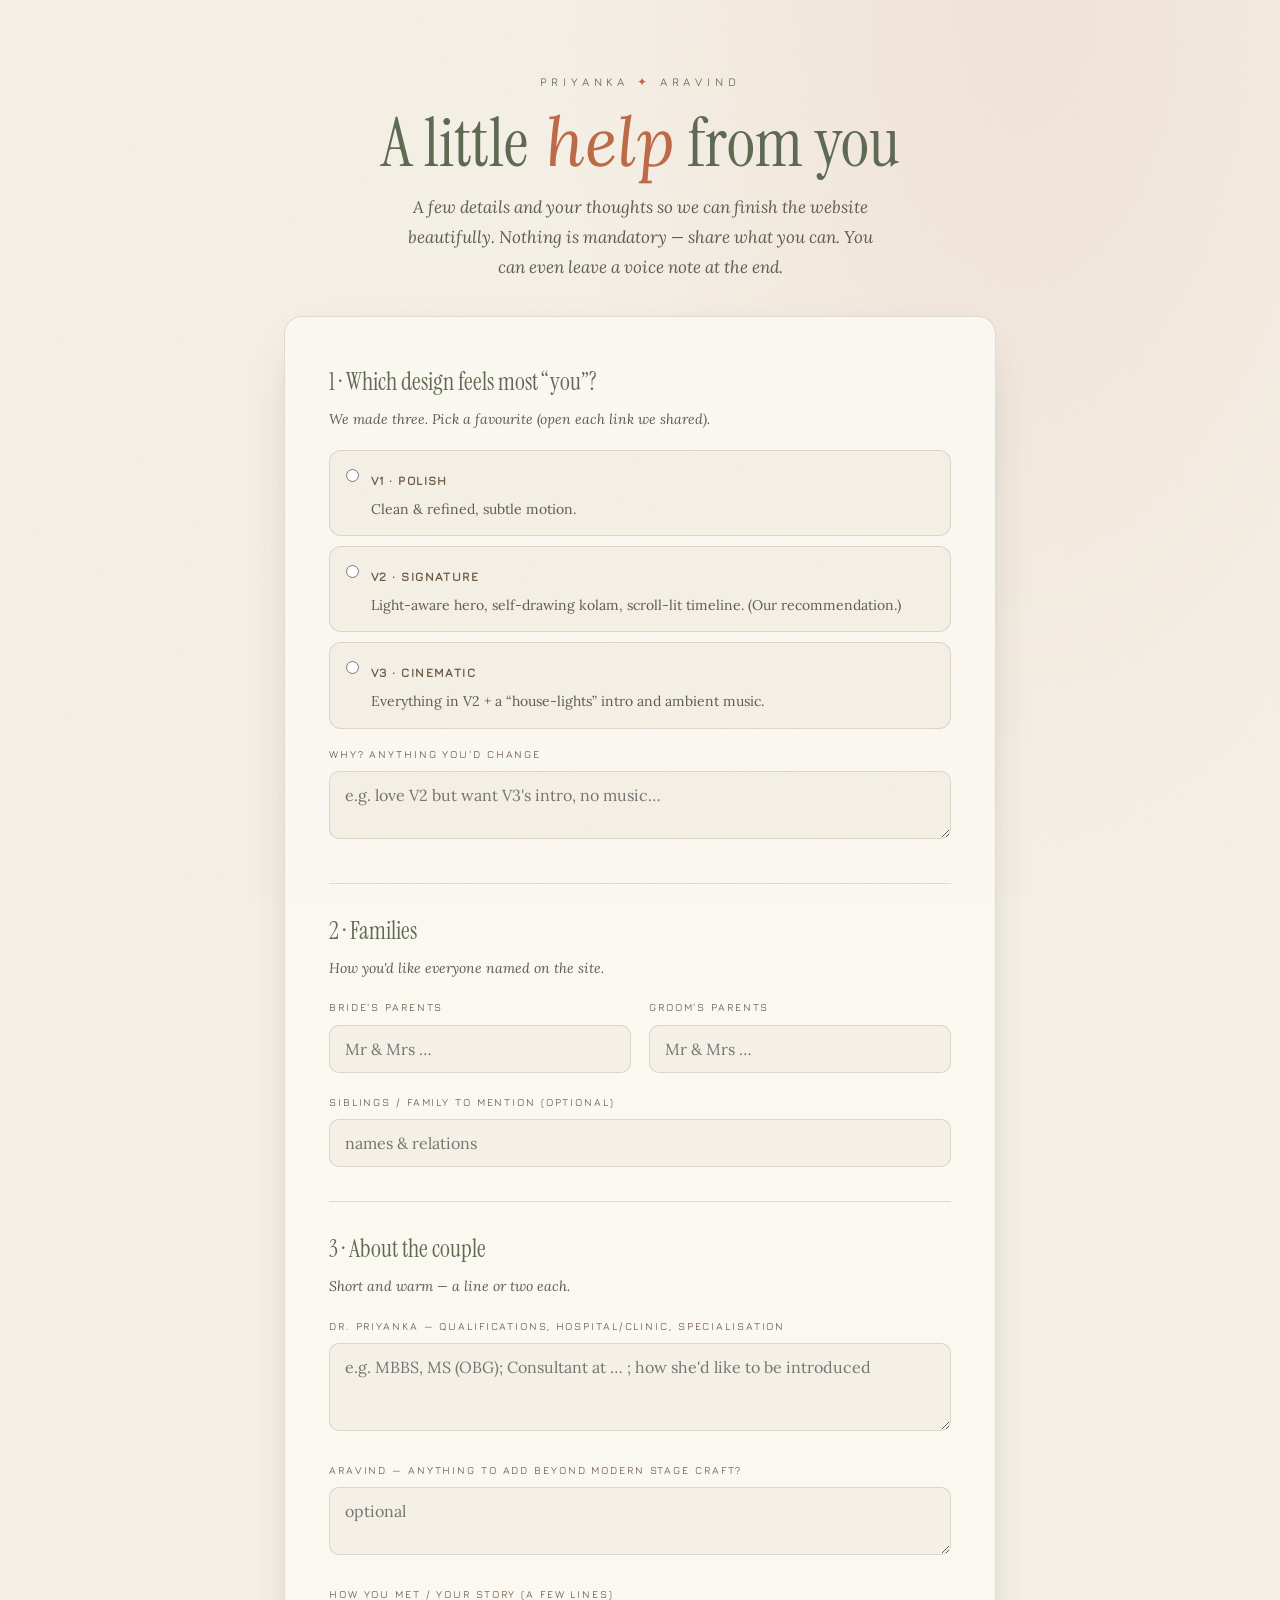
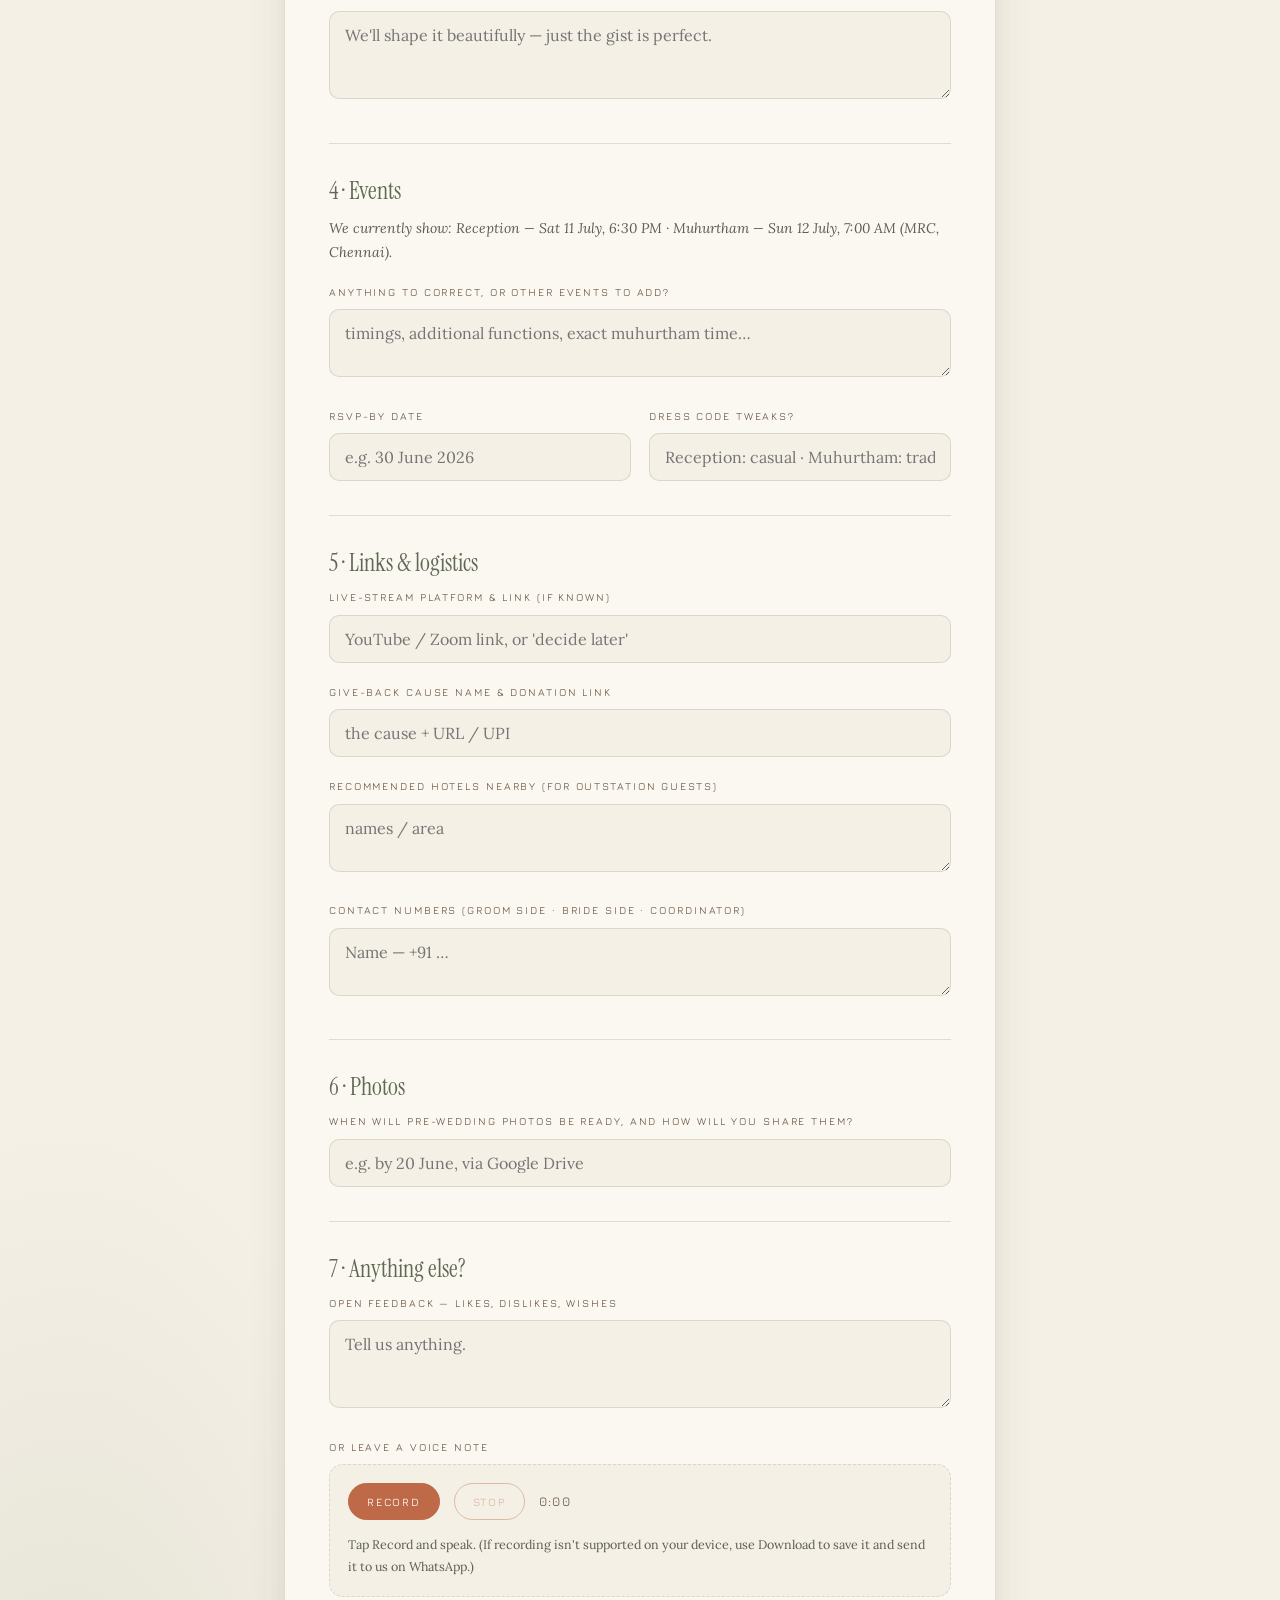
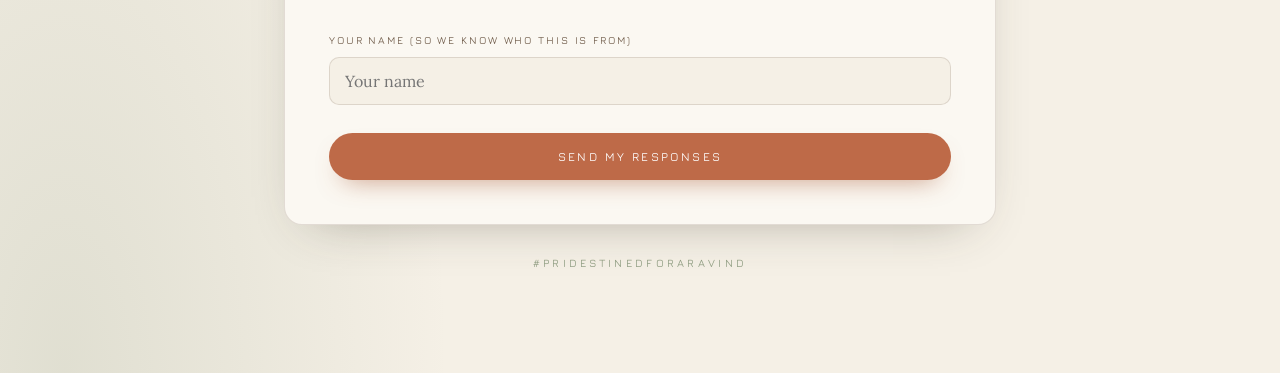
==== feedback/index.html @ 0090f1ad "Feedback: relabel submit button (form is filled by guests, not the couple) Co-Authored-By: Claude Op" ====
<!DOCTYPE html>
<html lang="en">
<head>
<meta charset="UTF-8">
<meta name="viewport" content="width=device-width, initial-scale=1">
<title>Share your feedback · Priyanka & Aravind</title>
<meta name="description" content="Help us finish the wedding website — feedback & details for Priyanka & Aravind.">
<link rel="stylesheet" href="styles.css">
<style>
  /* ---- feedback-page specifics (reuses the site's Vetiver & Blush system) ---- */
  body{background:
    radial-gradient(60% 40% at 80% 0%,rgba(233,201,188,.35),transparent 60%),
    radial-gradient(50% 40% at 5% 100%,rgba(140,154,126,.2),transparent 60%),var(--ivory);}
  .fb-wrap{max-width:760px;margin:0 auto;padding:72px 24px 100px;}
  .fb-head{text-align:center;margin-bottom:14px;}
  .fb-head .eyebrow{display:block;margin-bottom:16px;color:var(--sage-deep);}
  .fb-head h1{font-family:var(--serif);font-weight:400;color:var(--sage-deep);
    font-size:clamp(40px,7vw,68px);line-height:1;}
  .fb-head .amp{font-style:italic;color:var(--terra);}
  .fb-head p{font-style:italic;color:var(--ink-soft);max-width:48ch;margin:16px auto 0;}
  .card{background:var(--ivory-2);border:1px solid var(--line);border-radius:18px;
    padding:clamp(26px,5vw,44px);box-shadow:var(--shadow);margin-top:34px;}
  .grp{margin-bottom:34px;}
  .grp:last-of-type{margin-bottom:8px;}
  .grp h2{font-family:var(--serif);font-weight:400;font-size:24px;color:var(--sage-deep);
    margin-bottom:4px;}
  .grp .gnote{font-style:italic;color:var(--ink-soft);font-size:14px;margin-bottom:18px;}
  .grp-rule{height:1px;background:var(--line);margin:0 0 26px;}
  .opt-row{display:grid;grid-template-columns:1fr;gap:10px;}
  .opt{display:flex;gap:12px;align-items:flex-start;border:1px solid var(--line);border-radius:12px;
    padding:14px 16px;cursor:pointer;transition:.2s;background:var(--ivory);}
  .opt:hover{border-color:var(--sage);}
  .opt input{margin-top:4px;accent-color:var(--terra);}
  .opt b{font-family:var(--label);text-transform:uppercase;letter-spacing:.12em;font-size:12px;color:var(--clove);}
  .opt span{display:block;font-size:14px;color:var(--ink-soft);margin-top:2px;}
  .opt input:checked ~ div b{color:var(--terra);}
  /* recorder */
  .rec{display:flex;align-items:center;gap:14px;flex-wrap:wrap;background:var(--ivory);
    border:1px dashed var(--line);border-radius:14px;padding:18px;}
  .rec button{font-family:var(--label);font-weight:500;text-transform:uppercase;letter-spacing:.16em;
    font-size:11px;padding:11px 18px;border-radius:30px;border:1px solid var(--terra);background:var(--terra);
    color:#fff;cursor:pointer;transition:.2s;}
  .rec button.ghost{background:transparent;color:var(--terra);}
  .rec button:disabled{opacity:.4;cursor:not-allowed;}
  .rec .dot{width:10px;height:10px;border-radius:50%;background:#c0392b;display:none;}
  .rec.recording .dot{display:inline-block;animation:rp 1s infinite;}
  @keyframes rp{50%{opacity:.3;}}
  .rec .time{font-family:var(--label);letter-spacing:.1em;font-size:13px;color:var(--clove);min-width:42px;}
  .rec audio{height:38px;}
  .rec .hint{font-size:12.5px;color:var(--ink-soft);width:100%;}
  .submit{width:100%;justify-content:center;margin-top:8px;}
  .done{text-align:center;padding:30px 10px;}
  .done h2{font-family:var(--serif);font-size:34px;color:var(--sage-deep);}
  .err{color:var(--terra-deep);font-size:13px;margin-top:10px;text-align:center;}
  .fb-foot{text-align:center;margin-top:28px;font-family:var(--label);text-transform:uppercase;
    letter-spacing:.3em;font-size:11px;color:var(--sage);}
</style>
</head>
<body>
<div class="fb-wrap">
  <div class="fb-head">
    <span class="eyebrow">Priyanka <span style="color:var(--terra)">&#10022;</span> Aravind</span>
    <h1>A little<span class="amp"> help</span> from you</h1>
    <p>A few details and your thoughts so we can finish the website beautifully. Nothing is mandatory — share what you can. You can even leave a voice note at the end.</p>
  </div>

  <form id="fb" class="card" novalidate>
    <!-- which design -->
    <div class="grp">
      <h2>1 · Which design feels most “you”?</h2>
      <div class="gnote">We made three. Pick a favourite (open each link we shared).</div>
      <div class="opt-row">
        <label class="opt"><input type="radio" name="Design choice" value="V1 — Polish"><div><b>V1 · Polish</b><span>Clean & refined, subtle motion.</span></div></label>
        <label class="opt"><input type="radio" name="Design choice" value="V2 — Signature"><div><b>V2 · Signature</b><span>Light-aware hero, self-drawing kolam, scroll-lit timeline. (Our recommendation.)</span></div></label>
        <label class="opt"><input type="radio" name="Design choice" value="V3 — Cinematic"><div><b>V3 · Cinematic</b><span>Everything in V2 + a “house-lights” intro and ambient music.</span></div></label>
      </div>
      <div class="field" style="margin-top:16px;"><label>Why? Anything you'd change</label><textarea name="Design notes" rows="2" placeholder="e.g. love V2 but want V3's intro, no music…"></textarea></div>
    </div>
    <div class="grp-rule"></div>

    <!-- families -->
    <div class="grp">
      <h2>2 · Families</h2>
      <div class="gnote">How you'd like everyone named on the site.</div>
      <div class="field two"><div><label>Bride's parents</label><input name="Bride parents" placeholder="Mr & Mrs …"></div>
        <div><label>Groom's parents</label><input name="Groom parents" placeholder="Mr & Mrs …"></div></div>
      <div class="field"><label>Siblings / family to mention (optional)</label><input name="Siblings family" placeholder="names & relations"></div>
    </div>
    <div class="grp-rule"></div>

    <!-- bios -->
    <div class="grp">
      <h2>3 · About the couple</h2>
      <div class="gnote">Short and warm — a line or two each.</div>
      <div class="field"><label>Dr. Priyanka — qualifications, hospital/clinic, specialisation</label><textarea name="Priyanka bio" rows="3" placeholder="e.g. MBBS, MS (OBG); Consultant at … ; how she'd like to be introduced"></textarea></div>
      <div class="field"><label>Aravind — anything to add beyond Modern Stage Craft?</label><textarea name="Aravind bio" rows="2" placeholder="optional"></textarea></div>
      <div class="field"><label>How you met / your story (a few lines)</label><textarea name="Our story" rows="3" placeholder="We'll shape it beautifully — just the gist is perfect."></textarea></div>
    </div>
    <div class="grp-rule"></div>

    <!-- events -->
    <div class="grp">
      <h2>4 · Events</h2>
      <div class="gnote">We currently show: Reception — Sat 11 July, 6:30 PM · Muhurtham — Sun 12 July, 7:00 AM (MRC, Chennai).</div>
      <div class="field"><label>Anything to correct, or other events to add?</label><textarea name="Events corrections" rows="2" placeholder="timings, additional functions, exact muhurtham time…"></textarea></div>
      <div class="field two"><div><label>RSVP-by date</label><input name="RSVP by date" placeholder="e.g. 30 June 2026"></div>
        <div><label>Dress code tweaks?</label><input name="Dress code" placeholder="Reception: casual · Muhurtham: traditional"></div></div>
    </div>
    <div class="grp-rule"></div>

    <!-- logistics -->
    <div class="grp">
      <h2>5 · Links & logistics</h2>
      <div class="field"><label>Live-stream platform & link (if known)</label><input name="Live stream" placeholder="YouTube / Zoom link, or 'decide later'"></div>
      <div class="field"><label>Give-Back cause name & donation link</label><input name="Give back cause" placeholder="the cause + URL / UPI"></div>
      <div class="field"><label>Recommended hotels nearby (for outstation guests)</label><textarea name="Hotels" rows="2" placeholder="names / area"></textarea></div>
      <div class="field"><label>Contact numbers (groom side · bride side · coordinator)</label><textarea name="Contacts" rows="2" placeholder="Name — +91 …"></textarea></div>
    </div>
    <div class="grp-rule"></div>

    <!-- photos -->
    <div class="grp">
      <h2>6 · Photos</h2>
      <div class="field"><label>When will pre-wedding photos be ready, and how will you share them?</label><input name="Photos" placeholder="e.g. by 20 June, via Google Drive"></div>
    </div>
    <div class="grp-rule"></div>

    <!-- open + voice -->
    <div class="grp">
      <h2>7 · Anything else?</h2>
      <div class="field"><label>Open feedback — likes, dislikes, wishes</label><textarea name="Open feedback" rows="3" placeholder="Tell us anything."></textarea></div>
      <label style="display:block;font-family:var(--label);font-weight:500;text-transform:uppercase;letter-spacing:.18em;font-size:10.5px;color:var(--clove);margin:6px 0 8px;">Or leave a voice note</label>
      <div class="rec" id="rec">
        <span class="dot"></span>
        <button type="button" id="recBtn">Record</button>
        <button type="button" id="stopBtn" class="ghost" disabled>Stop</button>
        <span class="time" id="recTime">0:00</span>
        <audio id="recAudio" controls style="display:none;"></audio>
        <button type="button" id="redoBtn" class="ghost" style="display:none;">Re-record</button>
        <a id="dlBtn" class="ghost" download="voice-note.webm" style="display:none;text-decoration:none;border:1px solid var(--sage);color:var(--sage-deep);padding:11px 18px;border-radius:30px;font-family:var(--label);text-transform:uppercase;letter-spacing:.16em;font-size:11px;">Download</a>
        <span class="hint">Tap Record and speak. (If recording isn't supported on your device, use Download to save it and send it to us on WhatsApp.)</span>
      </div>
    </div>

    <!-- contact of submitter -->
    <div class="field"><label>Your name (so we know who this is from)</label><input name="From" placeholder="Your name"></div>

    <!-- FormSubmit config -->
    <input type="hidden" name="_subject" value="Wedding website feedback — Priyanka & Aravind">
    <input type="text" name="_honey" style="display:none">
    <button type="submit" class="btn btn-primary submit">Send my responses</button>
    <div class="err" id="err" style="display:none;"></div>
  </form>

  <div class="fb-foot">#PRIDestinedForAravind</div>
</div>

<script>
  // ===== EDIT THIS: where responses are emailed =====
  const FORM_EMAIL = "shym.sundr@gmail.com";
  // ==================================================
  const $ = s => document.querySelector(s);
  let mediaRec, chunks = [], audioBlob = null, t0 = 0, timer = null;

  const recEl = $('#rec'), recBtn = $('#recBtn'), stopBtn = $('#stopBtn'),
        redoBtn = $('#redoBtn'), audioEl = $('#recAudio'), dlBtn = $('#dlBtn'), timeEl = $('#recTime');

  function fmt(s){ const m = Math.floor(s/60); return m + ':' + String(s%60).padStart(2,'0'); }
  function tick(){ timeEl.textContent = fmt(Math.floor((Date.now()-t0)/1000)); }

  recBtn.addEventListener('click', async () => {
    try {
      const stream = await navigator.mediaDevices.getUserMedia({ audio: true });
      chunks = []; mediaRec = new MediaRecorder(stream);
      mediaRec.ondataavailable = e => chunks.push(e.data);
      mediaRec.onstop = () => {
        audioBlob = new Blob(chunks, { type: 'audio/webm' });
        const url = URL.createObjectURL(audioBlob);
        audioEl.src = url; audioEl.style.display = 'inline-block';
        dlBtn.href = url; dlBtn.style.display = 'inline-block'; redoBtn.style.display = 'inline-block';
        stream.getTracks().forEach(t => t.stop());
      };
      mediaRec.start(); recEl.classList.add('recording');
      recBtn.disabled = true; stopBtn.disabled = false;
      t0 = Date.now(); timer = setInterval(tick, 500); tick();
    } catch (e) { alert('Could not access the microphone. You can still type your feedback above.'); }
  });
  stopBtn.addEventListener('click', () => {
    if (mediaRec && mediaRec.state !== 'inactive') mediaRec.stop();
    recEl.classList.remove('recording'); clearInterval(timer);
    recBtn.disabled = false; stopBtn.disabled = true;
  });
  redoBtn.addEventListener('click', () => {
    audioBlob = null; audioEl.style.display = 'none'; dlBtn.style.display = 'none';
    redoBtn.style.display = 'none'; timeEl.textContent = '0:00';
  });

  $('#fb').addEventListener('submit', async (e) => {
    e.preventDefault();
    const form = e.target; const err = $('#err'); err.style.display = 'none';
    if (form._honey.value) return; // bot
    const data = new FormData(form);
    data.delete('_honey');
    if (audioBlob) data.append('attachment', audioBlob, 'voice-note.webm');
    const btn = form.querySelector('.submit'); btn.textContent = 'Sending…'; btn.disabled = true;
    try {
      const res = await fetch('https://formsubmit.co/ajax/' + FORM_EMAIL, { method: 'POST', body: data });
      if (!res.ok) throw new Error('bad status');
      document.querySelector('.card').innerHTML =
        '<div class="done"><h2>Thank you &#10022;</h2><p style="font-style:italic;color:var(--ink-soft);margin-top:10px;">' +
        'Your responses have been received. We\'ll use them to finish the site.</p></div>';
      window.scrollTo({ top: 0, behavior: 'smooth' });
    } catch (_) {
      btn.textContent = 'Send my responses'; btn.disabled = false;
      err.style.display = 'block';
      err.innerHTML = 'Hmm, that didn\'t send. Please try again, or email us directly at ' + FORM_EMAIL + '.';
    }
  });
</script>
</body>
</html>
---- feedback/styles.css ----
/* =========================================================================
   PRIYANKA & ARAVIND — Wedding Site
   Direction 04 · "Vetiver & Blush"  (Lumen Vitae — where light meets life)
   ========================================================================= */

/* ---------- Fonts ---------- */
@font-face{font-family:'Instr';src:url('assets/fonts/InstrumentSerif-Regular.ttf');font-display:swap;}
@font-face{font-family:'Instr';font-style:italic;src:url('assets/fonts/InstrumentSerif-Italic.ttf');font-display:swap;}
@font-face{font-family:'Lora';src:url('assets/fonts/Lora-Regular.ttf');font-display:swap;}
@font-face{font-family:'Lora';font-style:italic;src:url('assets/fonts/Lora-Italic.ttf');font-display:swap;}
@font-face{font-family:'Jura';font-weight:300;src:url('assets/fonts/Jura-Light.ttf');font-display:swap;}
@font-face{font-family:'Jura';font-weight:500;src:url('assets/fonts/Jura-Medium.ttf');font-display:swap;}
@font-face{font-family:'Outfit';src:url('assets/fonts/Outfit-Regular.ttf');font-display:swap;}
@font-face{font-family:'Arsenal';src:url('assets/fonts/ArsenalSC-Regular.ttf');font-display:swap;}
@font-face{font-family:'Script';src:url('assets/fonts/NothingYouCouldDo-Regular.ttf');font-display:swap;}

/* ---------- Tokens ---------- */
:root{
  --ivory:#f5f0e6; --ivory-2:#fbf8f2; --paper:#efe9dd;
  --sage:#8c9a7e; --sage-deep:#5f6a52; --mist:#cbd2c2;
  --terra:#be6a48; --terra-deep:#a4542f;
  --blush:#e9c9bc; --blush-soft:#f1dcd2;
  --clove:#6e5a48; --ink:#42463c; --ink-soft:#5b5e51;
  --line:rgba(110,90,72,.18);
  --shadow:0 18px 50px -28px rgba(60,55,40,.45);
  --maxw:1180px;
  --serif:'Instr',Georgia,serif;
  --body:'Lora',Georgia,serif;
  --label:'Jura',sans-serif;
}

*{margin:0;padding:0;box-sizing:border-box;}
html{scroll-behavior:smooth;scroll-padding-top:84px;overflow-x:hidden;}
body{
  font-family:var(--body);color:var(--ink);background:var(--ivory);
  font-size:17px;line-height:1.75;-webkit-font-smoothing:antialiased;
  overflow-x:hidden;
}
img{max-width:100%;display:block;}
a{color:inherit;text-decoration:none;}

/* ---------- Type atoms ---------- */
.eyebrow{font-family:var(--label);font-weight:500;text-transform:uppercase;
  letter-spacing:.42em;font-size:11.5px;color:var(--sage);}
.display{font-family:var(--serif);font-weight:400;line-height:1;letter-spacing:.005em;}
.script{font-family:'Script',cursive;color:var(--terra);}
.amp{font-family:var(--body);font-style:italic;color:var(--terra);}
h2.sec-title{font-family:var(--serif);font-weight:400;color:var(--sage-deep);
  font-size:clamp(34px,5.5vw,58px);line-height:1.02;letter-spacing:.01em;}
.sec-lead{font-style:italic;color:var(--ink-soft);max-width:54ch;margin:0 auto;}

/* ---------- Layout ---------- */
.wrap{max-width:var(--maxw);margin:0 auto;padding:0 28px;}
section{padding:clamp(70px,9vw,128px) 0;position:relative;}
.center{text-align:center;}
.sec-head{text-align:center;margin-bottom:56px;}
.sec-head .eyebrow{display:block;margin-bottom:18px;}
.divider{display:flex;align-items:center;justify-content:center;gap:14px;margin:20px auto 0;}
.divider .ln{height:1px;width:54px;background:var(--line);}
.divider .dot{width:5px;height:5px;border-radius:50%;background:var(--terra);opacity:.7;}
.alt{background:var(--ivory-2);}
.paper{background:var(--paper);}

/* ---------- Nav ---------- */
header.nav{position:fixed;top:0;left:0;right:0;z-index:50;
  display:flex;align-items:center;justify-content:space-between;
  padding:16px clamp(20px,4vw,40px);
  background:rgba(245,240,230,0);transition:background .4s ease,box-shadow .4s ease,padding .4s ease;}
header.nav.solid{background:rgba(245,240,230,.92);backdrop-filter:blur(10px);
  box-shadow:0 1px 0 var(--line);padding-top:12px;padding-bottom:12px;}
.nav .brand{font-family:'Arsenal';font-size:19px;letter-spacing:.14em;color:var(--sage-deep);}
.nav .brand .heart{color:var(--terra);margin:0 4px;}
.nav nav{display:flex;gap:30px;align-items:center;}
.nav nav a{font-family:var(--label);font-weight:500;text-transform:uppercase;
  letter-spacing:.18em;font-size:11px;color:var(--ink-soft);position:relative;padding:4px 0;}
.nav nav a::after{content:"";position:absolute;left:0;right:100%;bottom:-2px;height:1px;
  background:var(--terra);transition:right .3s ease;}
.nav nav a:hover{color:var(--clove);}
.nav nav a:hover::after{right:0;}
.nav .nav-cta{font-family:var(--label);font-weight:500;text-transform:uppercase;letter-spacing:.18em;
  font-size:11px;border:1px solid var(--sage);color:var(--sage-deep);border-radius:30px;padding:9px 18px;}
.nav .nav-cta:hover{background:var(--sage);color:var(--ivory);}
.burger{display:none;flex-direction:column;gap:5px;background:none;border:0;cursor:pointer;padding:6px;}
.burger span{width:24px;height:2px;background:var(--clove);border-radius:2px;transition:.3s;}

/* ---------- Buttons ---------- */
.btn{display:inline-flex;align-items:center;gap:10px;font-family:var(--label);font-weight:500;
  text-transform:uppercase;letter-spacing:.2em;font-size:12px;cursor:pointer;
  padding:15px 30px;border-radius:34px;border:1px solid transparent;transition:.3s;}
.btn-primary{background:var(--terra);color:#fff;box-shadow:0 12px 26px -14px rgba(164,84,47,.7);}
.btn-primary:hover{background:var(--terra-deep);transform:translateY(-2px);}
.btn-ghost{border-color:var(--sage);color:var(--sage-deep);background:transparent;}
.btn-ghost:hover{background:var(--sage);color:#fff;}
.btn-soft{background:var(--ivory);border-color:var(--line);color:var(--clove);}
.btn-soft:hover{border-color:var(--sage);}

/* ---------- Hero ---------- */
.hero{min-height:100vh;display:flex;align-items:center;justify-content:center;text-align:center;
  position:relative;overflow:hidden;
  background:
    radial-gradient(60% 50% at 78% 22%,rgba(233,201,188,.5),transparent 60%),
    radial-gradient(55% 45% at 18% 78%,rgba(140,154,126,.28),transparent 60%),
    linear-gradient(160deg,#eef0e6 0%,var(--ivory) 48%,#ece2d5 100%);}
.hero .veil{position:absolute;inset:0;background:radial-gradient(120% 80% at 50% 30%,transparent 40%,rgba(110,90,72,.06));}
.hero-inner{position:relative;z-index:2;padding:120px 24px 90px;}
.hero .kicker{margin-bottom:26px;}
.hero h1{font-family:var(--serif);font-weight:400;color:var(--sage-deep);
  font-size:clamp(58px,12vw,150px);line-height:.9;letter-spacing:.01em;}
.hero h1 .amp{display:block;font-size:.42em;margin:6px 0;color:var(--terra);}
.hero .tag{font-style:italic;color:var(--ink-soft);font-size:clamp(17px,2.4vw,22px);margin-top:26px;}
.hero .meta{display:flex;gap:18px;align-items:center;justify-content:center;flex-wrap:wrap;
  margin-top:30px;font-family:var(--label);font-weight:500;text-transform:uppercase;
  letter-spacing:.26em;font-size:12px;color:var(--clove);}
.hero .meta .sep{width:5px;height:5px;border-radius:50%;background:var(--terra);}
.hero .cta-row{margin-top:42px;display:flex;gap:14px;justify-content:center;flex-wrap:wrap;}
.scrollcue{position:absolute;bottom:26px;left:50%;transform:translateX(-50%);z-index:2;
  font-family:var(--label);letter-spacing:.3em;text-transform:uppercase;font-size:9.5px;color:var(--sage);
  display:flex;flex-direction:column;align-items:center;gap:8px;}
.scrollcue .line{width:1px;height:34px;background:linear-gradient(var(--sage),transparent);animation:cue 2.4s ease-in-out infinite;}
@keyframes cue{0%,100%{opacity:.3;transform:scaleY(.6);transform-origin:top;}50%{opacity:1;transform:scaleY(1);}}
.sprig{position:absolute;opacity:.5;z-index:1;}

/* ---------- Intro ---------- */
.intro{text-align:center;}
.intro .big{font-family:var(--serif);font-weight:400;color:var(--ink);
  font-size:clamp(24px,3.6vw,40px);line-height:1.4;max-width:20ch;margin:0 auto;}
.intro .big em{font-style:italic;color:var(--terra);}
.intro .names-script{font-family:'Script',cursive;color:var(--sage);font-size:clamp(30px,5vw,48px);margin-top:18px;}

/* ---------- Countdown ---------- */
.countdown{background:
   radial-gradient(50% 80% at 50% 0%,rgba(140,154,126,.18),transparent),var(--ivory-2);}
.cd-grid{display:flex;gap:clamp(16px,4vw,52px);justify-content:center;flex-wrap:wrap;margin-top:14px;}
.cd-cell{text-align:center;min-width:78px;}
.cd-cell .num{font-family:var(--serif);font-size:clamp(48px,8vw,84px);line-height:1;color:var(--sage-deep);}
.cd-cell .lab{font-family:var(--label);font-weight:500;text-transform:uppercase;letter-spacing:.3em;
  font-size:11px;color:var(--clove);margin-top:8px;}
.cd-date{margin-top:34px;font-style:italic;color:var(--ink-soft);}

/* ---------- Story ---------- */
.story-grid{display:grid;grid-template-columns:1.05fr .95fr;gap:clamp(30px,6vw,80px);align-items:center;}
.story-art{aspect-ratio:4/5;border-radius:200px 200px 14px 14px;overflow:hidden;position:relative;
  background:linear-gradient(160deg,var(--blush-soft),var(--mist));box-shadow:var(--shadow);}
.story-art .ph{position:absolute;inset:0;display:flex;align-items:center;justify-content:center;flex-direction:column;gap:10px;}
.story-copy p{margin-bottom:18px;}
.story-copy .lead-line{font-family:var(--serif);font-size:clamp(24px,3vw,34px);color:var(--sage-deep);line-height:1.25;margin-bottom:24px;}

/* ---------- Families ---------- */
.fam-grid{display:grid;grid-template-columns:1fr 1fr;gap:clamp(24px,5vw,64px);}
.fam-card{text-align:center;padding:44px 30px;background:var(--ivory-2);border:1px solid var(--line);border-radius:14px;}
.fam-card .role{font-family:var(--label);font-weight:500;text-transform:uppercase;letter-spacing:.32em;font-size:11px;color:var(--terra);}
.fam-card h3{font-family:var(--serif);font-weight:400;font-size:clamp(28px,4vw,40px);color:var(--sage-deep);margin:10px 0 6px;}
.fam-card .sub{font-style:italic;color:var(--ink-soft);margin-bottom:20px;}
.fam-card ul{list-style:none;}
.fam-card li{padding:7px 0;border-top:1px solid var(--line);}
.fam-card li:first-child{border-top:0;}

/* ---------- Events / timeline ---------- */
.tl{max-width:760px;margin:0 auto;position:relative;}
.tl::before{content:"";position:absolute;left:26px;top:8px;bottom:8px;width:1px;background:var(--line);}
.ev{display:grid;grid-template-columns:54px 1fr;gap:22px;padding:18px 0;position:relative;}
.ev .node{width:13px;height:13px;border-radius:50%;background:var(--ivory);border:2px solid var(--terra);
  margin-left:20px;margin-top:8px;z-index:2;}
.ev .card{background:var(--ivory-2);border:1px solid var(--line);border-radius:12px;padding:22px 26px;transition:.3s;}
.ev .card:hover{box-shadow:var(--shadow);transform:translateY(-2px);}
.ev .when{font-family:var(--label);font-weight:500;text-transform:uppercase;letter-spacing:.22em;font-size:11px;color:var(--terra);}
.ev h3{font-family:var(--serif);font-weight:400;font-size:26px;color:var(--sage-deep);margin:4px 0 6px;}
.ev .where{font-style:italic;color:var(--ink-soft);font-size:15px;}
/* expandable event cards */
.ev-card{cursor:pointer;}
.ev-head{display:flex;justify-content:space-between;align-items:flex-start;gap:18px;}
.ev-cue{font-family:var(--label);font-weight:500;text-transform:uppercase;letter-spacing:.18em;
  font-size:10px;color:var(--sage);display:inline-flex;align-items:center;gap:7px;flex:none;white-space:nowrap;margin-top:6px;}
.ev-plus{font-family:var(--body);color:var(--terra);font-size:20px;line-height:1;transition:transform .3s ease;}
.ev-card.open .ev-plus{transform:rotate(45deg);}
.ev-card:hover .ev-cue{color:var(--sage-deep);}
.ev-more{max-height:0;overflow:hidden;transition:max-height .4s ease;}
.ev-detail{display:flex;gap:16px;align-items:baseline;padding-top:14px;margin-top:14px;border-top:1px solid var(--line);}
.ev-label{font-family:var(--label);font-weight:500;text-transform:uppercase;letter-spacing:.18em;
  font-size:10px;color:var(--terra);min-width:92px;flex:none;}
.ev-val{font-size:15px;color:var(--ink-soft);line-height:1.55;}
@media(max-width:560px){
  .ev-detail{flex-direction:column;gap:4px;}
}

/* ---------- Venue ---------- */
.venue-grid{display:grid;grid-template-columns:1fr 1fr;gap:clamp(26px,5vw,56px);align-items:stretch;}
.venue-info{display:flex;flex-direction:column;justify-content:center;}
.venue-info h3{font-family:var(--serif);font-weight:400;font-size:clamp(30px,4vw,44px);color:var(--sage-deep);}
.venue-info .addr{font-style:italic;color:var(--ink-soft);margin:14px 0 24px;}
.venue-info .row{display:flex;gap:14px;flex-wrap:wrap;}
.map-wrap{border-radius:14px;overflow:hidden;border:1px solid var(--line);min-height:340px;box-shadow:var(--shadow);}
.map-wrap iframe{width:100%;height:100%;min-height:340px;border:0;filter:saturate(.9) contrast(.98);}
.stay{display:grid;grid-template-columns:repeat(3,1fr);gap:20px;margin-top:40px;}
.stay .s{background:var(--ivory-2);border:1px solid var(--line);border-radius:12px;padding:24px;}
.stay .s .ic{font-size:22px;}
.stay .s h4{font-family:var(--serif);font-weight:400;font-size:22px;color:var(--sage-deep);margin:8px 0 4px;}
.stay .s p{font-size:15px;color:var(--ink-soft);}

/* ---------- Gallery ---------- */
.gal{display:grid;grid-template-columns:repeat(4,1fr);grid-auto-rows:170px;gap:14px;}
.gal .cell{border-radius:12px;overflow:hidden;position:relative;
  background:linear-gradient(150deg,var(--blush-soft),var(--mist));display:flex;align-items:center;justify-content:center;}
.gal .cell.tall{grid-row:span 2;}
.gal .cell .lbl{font-family:var(--label);letter-spacing:.25em;text-transform:uppercase;font-size:10px;color:var(--sage-deep);opacity:.7;}
.gal-note{text-align:center;margin-top:26px;font-style:italic;color:var(--ink-soft);}

/* ---------- Live ---------- */
.live{text-align:center;background:linear-gradient(160deg,var(--sage-deep),#4e5743);color:var(--ivory);}
.live .eyebrow{color:var(--blush);}
.live h2.sec-title{color:var(--ivory-2);}
.live .sec-lead{color:rgba(245,240,230,.8);}
.live .pulse{display:inline-flex;align-items:center;gap:9px;font-family:var(--label);letter-spacing:.2em;
  text-transform:uppercase;font-size:11px;margin-top:24px;color:var(--blush);}
.live .pulse .d{width:9px;height:9px;border-radius:50%;background:var(--terra);box-shadow:0 0 0 0 rgba(190,106,72,.7);animation:pl 1.8s infinite;}
@keyframes pl{0%{box-shadow:0 0 0 0 rgba(190,106,72,.6);}70%{box-shadow:0 0 0 14px rgba(190,106,72,0);}100%{box-shadow:0 0 0 0 rgba(190,106,72,0);}}
.live .btn-primary{margin-top:30px;}

/* ---------- RSVP ---------- */
.rsvp-card{max-width:680px;margin:0 auto;background:var(--ivory-2);border:1px solid var(--line);
  border-radius:18px;padding:clamp(28px,5vw,52px);box-shadow:var(--shadow);}
.field{margin-bottom:20px;}
.field label{display:block;font-family:var(--label);font-weight:500;text-transform:uppercase;
  letter-spacing:.18em;font-size:10.5px;color:var(--clove);margin-bottom:8px;}
.field input,.field select,.field textarea{width:100%;font-family:var(--body);font-size:16px;color:var(--ink);
  background:var(--ivory);border:1px solid var(--line);border-radius:10px;padding:13px 15px;transition:.25s;}
.field input:focus,.field select:focus,.field textarea:focus{outline:0;border-color:var(--sage);
  box-shadow:0 0 0 3px rgba(140,154,126,.18);}
.field.two{display:grid;grid-template-columns:1fr 1fr;gap:18px;}
.field.two>div{margin:0;}
.seg{display:flex;gap:10px;}
.seg label{flex:1;cursor:pointer;}
.seg input{position:absolute;opacity:0;}
.seg .opt{display:block;text-align:center;padding:13px;border:1px solid var(--line);border-radius:10px;
  font-family:var(--label);letter-spacing:.12em;text-transform:uppercase;font-size:12px;transition:.25s;}
.seg input:checked + .opt{background:var(--sage);color:#fff;border-color:var(--sage);}
.rsvp-note{font-size:13px;color:var(--ink-soft);text-align:center;margin-top:8px;}

/* ---------- Registry ---------- */
.reg-grid{display:grid;grid-template-columns:repeat(3,1fr);gap:22px;}
.reg-card{background:var(--ivory-2);border:1px solid var(--line);border-radius:14px;padding:34px 28px;text-align:center;transition:.3s;}
.reg-card:hover{transform:translateY(-3px);box-shadow:var(--shadow);}
.reg-card .ic{font-size:26px;}
.reg-card h3{font-family:var(--serif);font-weight:400;font-size:24px;color:var(--sage-deep);margin:12px 0 8px;}
.reg-card p{font-size:14.5px;color:var(--ink-soft);margin-bottom:20px;min-height:42px;}

/* ---------- Blessings ---------- */
.bless-grid{display:grid;grid-template-columns:repeat(3,1fr);gap:20px;margin-bottom:34px;}
.bless{background:var(--ivory-2);border:1px solid var(--line);border-radius:14px;padding:26px;position:relative;}
.bless .q{font-family:var(--serif);font-size:40px;color:var(--blush);line-height:.6;}
.bless p{font-style:italic;color:var(--ink-soft);margin:6px 0 14px;}
.bless .by{font-family:var(--label);text-transform:uppercase;letter-spacing:.2em;font-size:10.5px;color:var(--terra);}

/* ---------- Dress code ---------- */
.dress{text-align:center;}
.palette-strip{display:flex;gap:0;max-width:560px;margin:30px auto 0;border-radius:40px;overflow:hidden;box-shadow:var(--shadow);}
.palette-strip .c{flex:1;height:64px;position:relative;}
.palette-strip .c span{position:absolute;bottom:-26px;left:0;right:0;font-family:var(--label);
  letter-spacing:.12em;text-transform:uppercase;font-size:9px;color:var(--ink-soft);}
.dress .hint{margin-top:54px;font-style:italic;color:var(--ink-soft);}

/* ---------- FAQ ---------- */
.faq-wrap{max-width:760px;margin:0 auto;}
.faq{border-bottom:1px solid var(--line);}
.faq button{width:100%;text-align:left;background:none;border:0;cursor:pointer;padding:22px 4px;
  display:flex;justify-content:space-between;align-items:center;gap:20px;
  font-family:var(--serif);font-size:21px;color:var(--sage-deep);}
.faq button .pm{font-family:var(--body);color:var(--terra);transition:.3s;flex:none;font-size:22px;}
.faq.open button .pm{transform:rotate(45deg);}
.faq .ans{max-height:0;overflow:hidden;transition:max-height .4s ease;}
.faq .ans p{padding:0 4px 22px;color:var(--ink-soft);}
.concierge{display:grid;grid-template-columns:repeat(3,1fr);gap:18px;margin-top:46px;}
.concierge .c{background:var(--ivory-2);border:1px solid var(--line);border-radius:12px;padding:22px;text-align:center;}
.concierge .c .role{font-family:var(--label);text-transform:uppercase;letter-spacing:.2em;font-size:10px;color:var(--terra);}
.concierge .c h4{font-family:var(--serif);font-weight:400;font-size:21px;color:var(--sage-deep);margin:6px 0 2px;}
.concierge .c a{font-size:15px;color:var(--ink-soft);}

/* ---------- Footer ---------- */
footer{background:var(--sage-deep);color:var(--ivory);text-align:center;padding:70px 24px 40px;}
footer .mono{font-family:'Arsenal';font-size:30px;letter-spacing:.1em;color:var(--ivory-2);}
footer .mono .heart{color:var(--blush);}
footer .tag{font-style:italic;color:rgba(245,240,230,.75);margin:12px 0 22px;}
footer .hash{font-family:var(--label);font-weight:500;text-transform:uppercase;letter-spacing:.3em;font-size:12px;color:var(--blush);}
footer .fnav{display:flex;gap:22px;justify-content:center;flex-wrap:wrap;margin:26px 0;}
footer .fnav a{font-family:var(--label);text-transform:uppercase;letter-spacing:.16em;font-size:10.5px;color:rgba(245,240,230,.7);}
footer .fnav a:hover{color:var(--ivory);}
footer .fine{font-size:12px;color:rgba(245,240,230,.5);margin-top:20px;}

/* ---------- placeholder chip ---------- */
.ph-tag{display:inline-block;font-family:var(--label);font-weight:500;text-transform:uppercase;
  letter-spacing:.14em;font-size:9px;color:var(--terra-deep);background:rgba(190,106,72,.1);
  border:1px dashed rgba(190,106,72,.5);border-radius:20px;padding:3px 9px;vertical-align:middle;}
.muted{color:var(--ink-soft);}

/* line icons */
.ico{width:30px;height:30px;stroke:var(--sage-deep);stroke-width:1.4;fill:none;
  stroke-linecap:round;stroke-linejoin:round;display:inline-block;}
.reg-card .ico{width:34px;height:34px;stroke:var(--terra);}
.stay .s .ic{line-height:0;}

/* ---------- Reveal animation ---------- */
.reveal{opacity:0;transform:translateY(26px);transition:opacity .9s cubic-bezier(.2,.7,.2,1),transform .9s cubic-bezier(.2,.7,.2,1);}
.reveal.in{opacity:1;transform:none;}

/* ---------- Responsive ---------- */
@media(max-width:900px){
  .nav nav{position:fixed;inset:0 0 0 auto;width:min(80vw,320px);flex-direction:column;
    justify-content:center;gap:26px;background:var(--ivory-2);box-shadow:var(--shadow);
    transform:translateX(100%);transition:transform .4s ease;padding:40px;}
  .nav nav.open{transform:none;}
  .nav nav a{font-size:14px;}
  .burger{display:flex;z-index:60;}
  .story-grid,.venue-grid{grid-template-columns:1fr;}
  .story-art{max-width:420px;margin:0 auto;width:100%;}
  .reg-grid,.bless-grid,.concierge,.stay{grid-template-columns:1fr;}
  .gal{grid-template-columns:repeat(2,1fr);grid-auto-rows:150px;}
}
@media(max-width:560px){
  body{font-size:16px;}
  .fam-grid{grid-template-columns:1fr;}
  .field.two{grid-template-columns:1fr;}
  .hero .meta{font-size:10.5px;letter-spacing:.18em;}
  .cd-grid{gap:14px;}
  .cd-cell{min-width:64px;}
  .palette-strip{flex-wrap:wrap;border-radius:14px;}
  .palette-strip .c{flex:1 0 33%;height:54px;margin-bottom:28px;}
}
@media(prefers-reduced-motion:reduce){
  *{animation:none!important;}
  .reveal{opacity:1;transform:none;transition:none;}
  html{scroll-behavior:auto;}
}

/* =========================================================================
   ELEVATION PASS — driven by Taste (design-taste-frontend) + Impeccable
   anti-slop directives, adapted for an editorial, ceremonial wedding
   context (intentionally low design-variance / symmetric).
   ========================================================================= */

/* Fine paper grain — fixed & pointer-safe (Taste §5 performance guardrail) */
body::after{content:"";position:fixed;inset:0;z-index:900;pointer-events:none;opacity:.035;
  mix-blend-mode:multiply;
  background-image:url("data:image/svg+xml,%3Csvg xmlns='http://www.w3.org/2000/svg'%3E%3Cfilter id='n'%3E%3CfeTurbulence type='fractalNoise' baseFrequency='0.82' numOctaves='2' stitchTiles='stitch'/%3E%3C/filter%3E%3Crect width='100%25' height='100%25' filter='url(%23n)'/%3E%3C/svg%3E");}

/* Tactile feedback — physical push on press (Taste Rule 5) */
.btn{transition:background .3s,color .3s,border-color .3s,transform .12s ease,box-shadow .3s;}
.btn:active{transform:translateY(1px) scale(.99);}
.ev .card:active,.reg-card:active{transform:translateY(0);}

/* Visible focus states (accessibility / Impeccable) */
a:focus-visible,button:focus-visible,input:focus-visible,select:focus-visible,textarea:focus-visible{
  outline:2px solid var(--terra);outline-offset:3px;border-radius:4px;}

/* Staggered, waterfall reveals (Taste §4 orchestration) */
.tl .ev:nth-child(2){transition-delay:.07s}
.tl .ev:nth-child(3){transition-delay:.14s}
.tl .ev:nth-child(4){transition-delay:.21s}

/* --- Kill the "3 equal cards" AI tell (Taste §7): unify into one divided
       composition with hairline separators, not three boxed cards. --- */
.stay{background:var(--ivory-2);border:1px solid var(--line);border-radius:16px;overflow:hidden;gap:0;}
.stay .s{background:transparent;border:0;border-left:1px solid var(--line);border-radius:0;}
.stay .s:first-child{border-left:0;}

.reg-grid{background:var(--ivory-2);border:1px solid var(--line);border-radius:20px;overflow:hidden;gap:0;}
.reg-card{background:transparent;border:0;border-left:1px solid var(--line);border-radius:0;
  transition:background .35s ease;}
.reg-card:first-child{border-left:0;}
.reg-card:hover{transform:none;box-shadow:none;background:rgba(140,154,126,.07);}

/* Give Back — single, centred statement (registry simplified to one option) */
.give-back{max-width:620px;margin:0 auto;text-align:center;background:var(--ivory-2);
  border:1px solid var(--line);border-radius:18px;padding:clamp(34px,5vw,56px);box-shadow:var(--shadow);}
.give-back .ico{width:44px;height:44px;stroke:var(--terra);}
.give-back .gb-line{font-family:var(--serif);font-size:clamp(20px,2.6vw,28px);line-height:1.4;
  color:var(--sage-deep);margin:16px auto 26px;max-width:30ch;}

.concierge{background:var(--ivory-2);border:1px solid var(--line);border-radius:16px;overflow:hidden;gap:0;}
.concierge .c{background:transparent;border:0;border-left:1px solid var(--line);border-radius:0;}
.concierge .c:first-child{border-left:0;}

/* Blessings: intentional vertical offset for asymmetric rhythm */
.bless:nth-child(2){transform:translateY(22px);}

/* Hero: calmer, more editorial scale; botanicals recede behind content */
.hero h1{font-size:clamp(52px,10.5vw,122px);}
.sprig{opacity:.38;}

/* Story portrait & gallery: make placeholders feel *designed*, not empty */
.story-art .ph,.gal .cell{position:relative;}
.story-art .ph::before,.gal .cell::before{content:"P \2022 A";position:absolute;inset:0;
  display:flex;align-items:center;justify-content:center;font-family:'Arsenal';
  font-size:clamp(28px,6vw,54px);letter-spacing:.12em;color:rgba(95,106,82,.16);}
.story-art .ph{z-index:1;background:rgba(255,255,255,.0);}
.story-art .ph>*{position:relative;z-index:2;}
.gal .cell .lbl{position:relative;z-index:2;}

@media(max-width:900px){
  .stay .s,.reg-card,.concierge .c{border-left:0;border-top:1px solid var(--line);}
  .stay .s:first-child,.reg-card:first-child,.concierge .c:first-child{border-top:0;}
  .bless:nth-child(2){transform:none;}
}

/* =========================================================================
   /design-review (gstack) fix pass — findings F1–F4
   ========================================================================= */

/* F1 — Contrast: eyebrows were sage on cream (~2:1, fails WCAG AA).
   Move to sage-deep (~4.8:1). Dark-section overrides keep their colour
   via higher specificity (.live .eyebrow / .live .pulse). */
.eyebrow{color:var(--sage-deep);}

/* F2 — Replace the casual marker-style script (NothingYouCouldDo) with an
   elegant Instrument Serif italic signature; on-system, far more premium. */
.script,.intro .names-script{font-family:'Instr',serif;font-style:italic;letter-spacing:.01em;}
.intro .names-script{font-size:clamp(34px,5.5vw,56px);}

/* F3 — Touch targets: nav + footer links were <44px. Pad hit areas. */
.nav nav a{padding:8px 2px;}
footer .fnav a{padding:8px 4px;display:inline-block;}
@media(max-width:900px){
  .nav nav a{padding:12px 6px;}      /* generous tap target in slide menu */
}

/* F4 — Hero: stop the lower botanical sprig from crossing the CTA buttons
   on small screens (it sat behind the buttons and added clutter). */
@media(max-width:620px){
  .hero .sprig:nth-of-type(2){display:none;}
  .hero .sprig:nth-of-type(1){opacity:.3;}
}

/* =========================================================================
   frontend-design (anthropics/skills) + awesome-claude-design/warm refinements
   ========================================================================= */
/* Tabular numerals so the countdown doesn't jitter as digits change */
.cd-cell .num{font-variant-numeric:tabular-nums;font-feature-settings:"tnum" 1;}
/* Typographic niceties: balanced headings, pretty body reflow */
h1,h2,h3,h4,.display,.sec-title,.boardname{text-wrap:balance;}
p,.philo,.sec-lead,.story-copy p,.ev-val{text-wrap:pretty;}
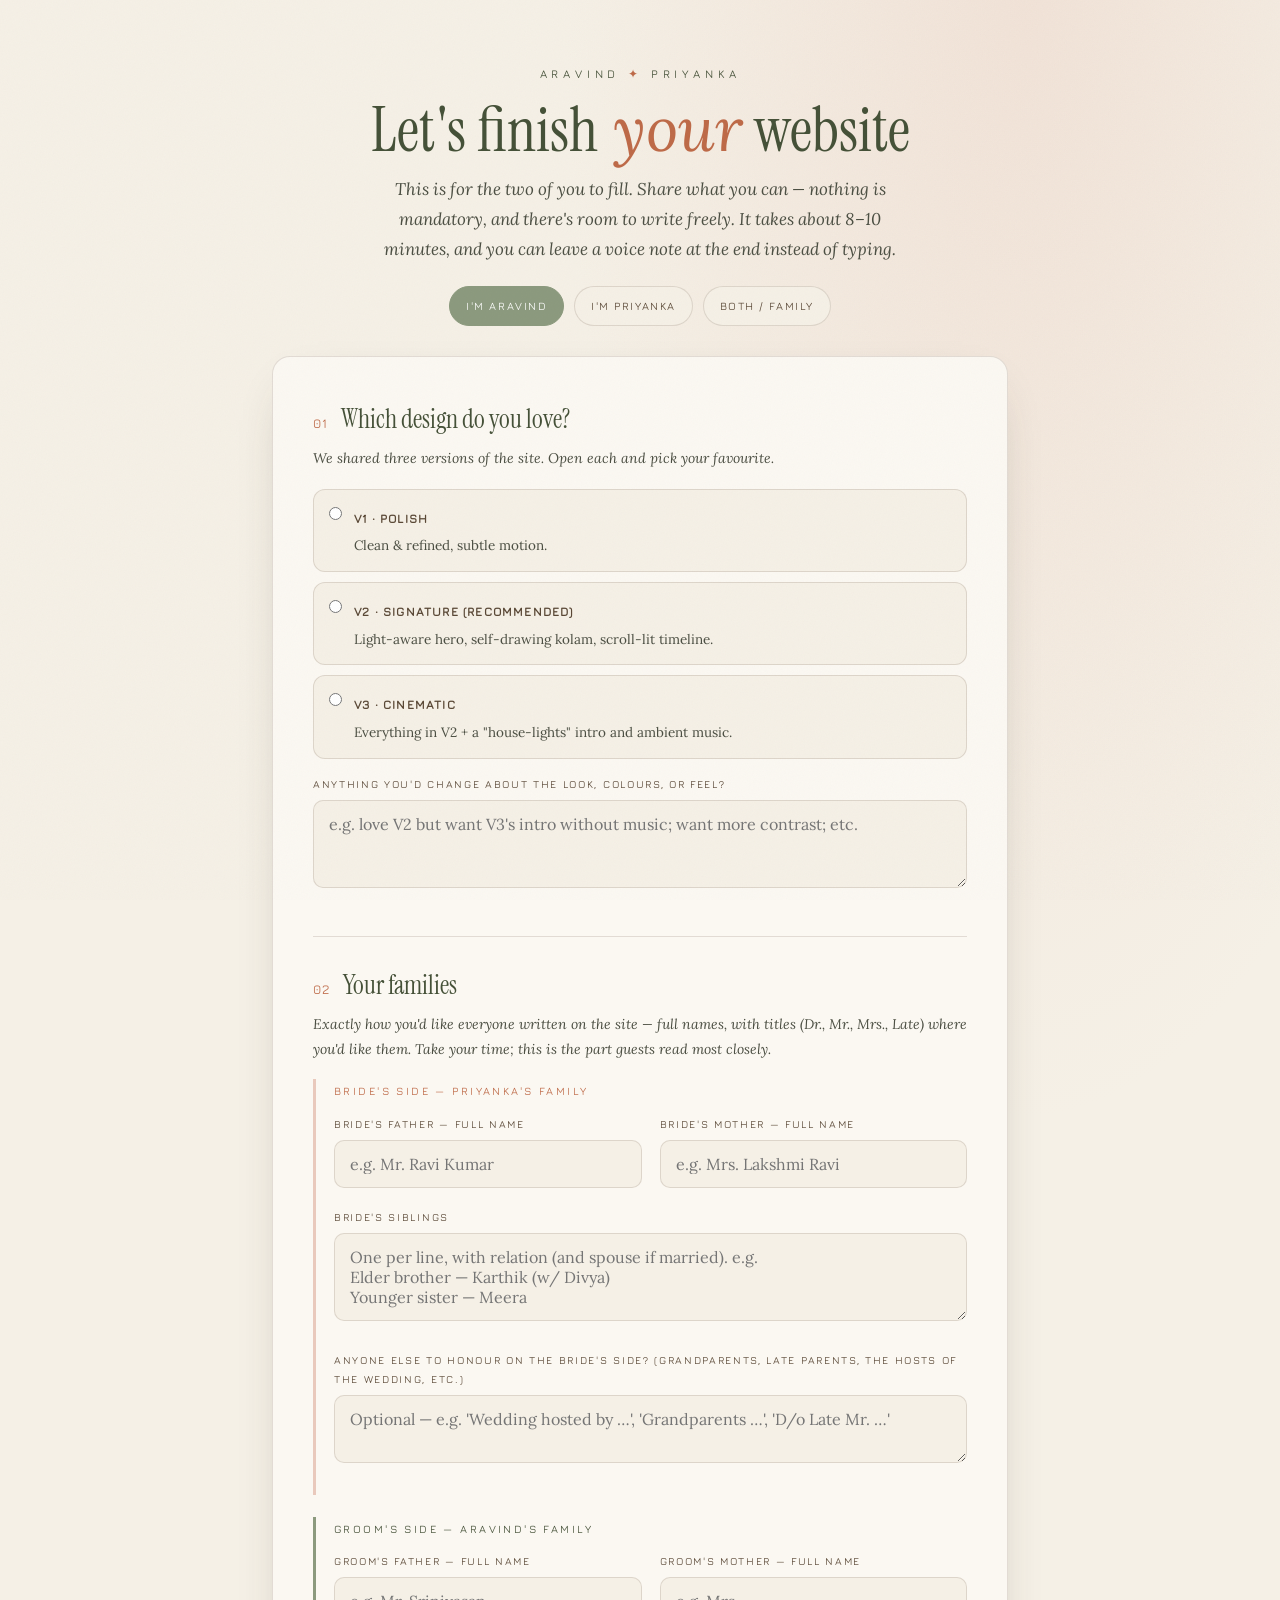
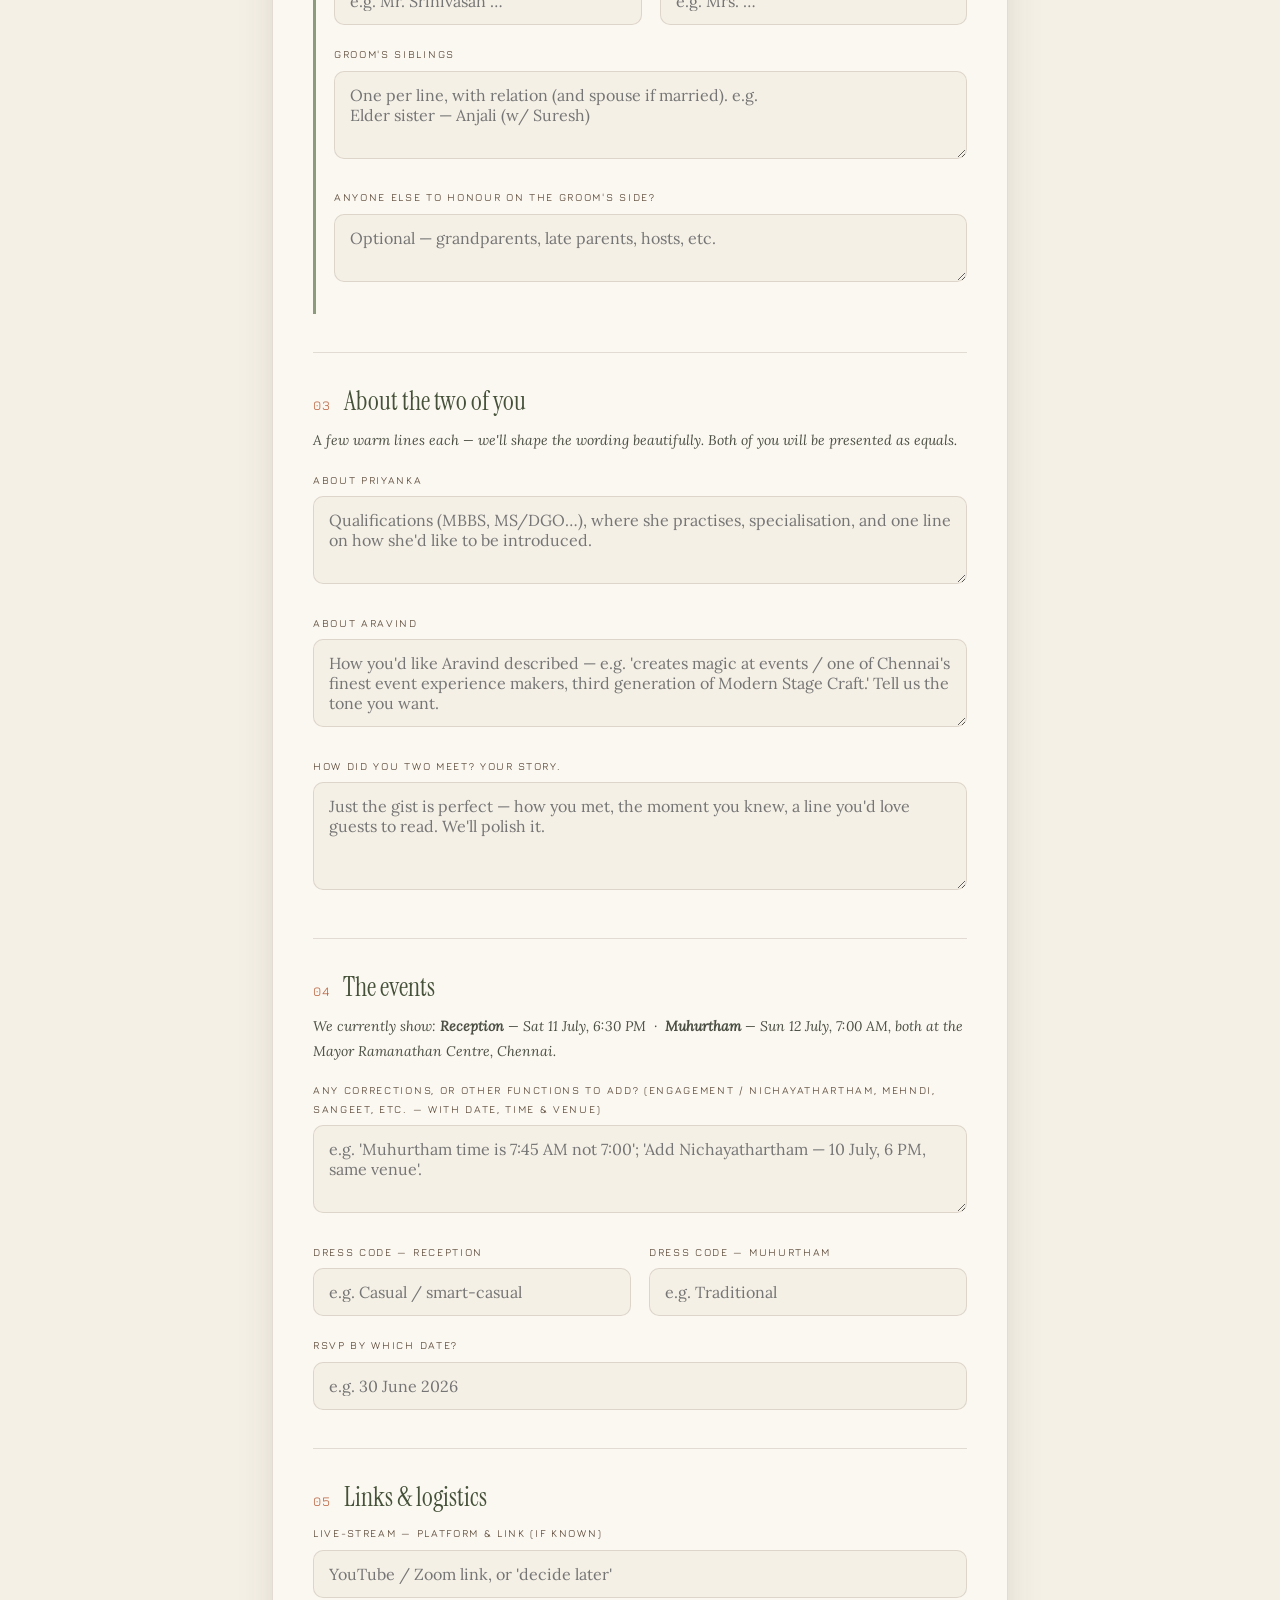
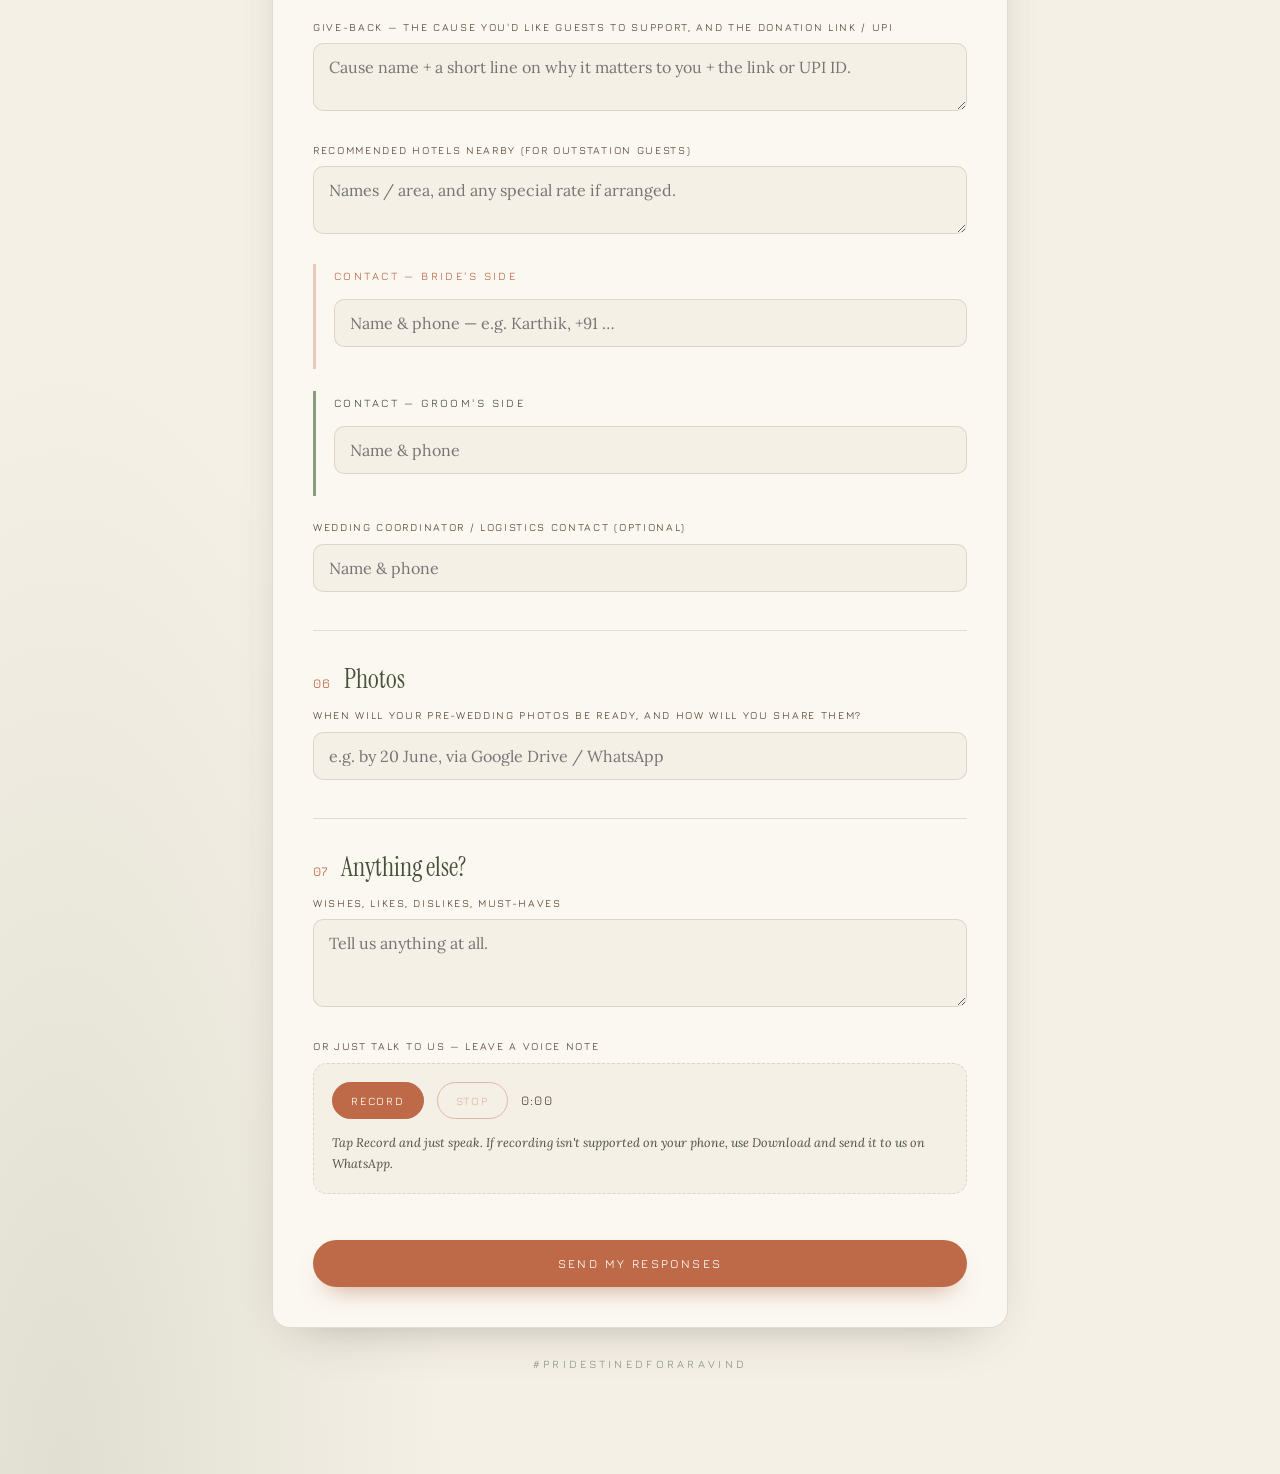
==== commit b77be555: "Feedback round: rebuild form (bride/groom sides, full fields), Aravind-first hero, elevate copy, hig" ====
--- a/feedback/index.html
+++ b/feedback/index.html
@@ -3,133 +3,186 @@
 <head>
 <meta charset="UTF-8">
 <meta name="viewport" content="width=device-width, initial-scale=1">
-<title>Share your feedback · Priyanka & Aravind</title>
-<meta name="description" content="Help us finish the wedding website — feedback & details for Priyanka & Aravind.">
+<title>Your details · Aravind & Priyanka</title>
+<meta name="description" content="Help us finish your wedding website — details from Aravind & Priyanka.">
 <link rel="stylesheet" href="styles.css">
 <style>
-  /* ---- feedback-page specifics (reuses the site's Vetiver & Blush system) ---- */
   body{background:
     radial-gradient(60% 40% at 80% 0%,rgba(233,201,188,.35),transparent 60%),
     radial-gradient(50% 40% at 5% 100%,rgba(140,154,126,.2),transparent 60%),var(--ivory);}
-  .fb-wrap{max-width:760px;margin:0 auto;padding:72px 24px 100px;}
-  .fb-head{text-align:center;margin-bottom:14px;}
-  .fb-head .eyebrow{display:block;margin-bottom:16px;color:var(--sage-deep);}
-  .fb-head h1{font-family:var(--serif);font-weight:400;color:var(--sage-deep);
-    font-size:clamp(40px,7vw,68px);line-height:1;}
+  .fb-wrap{max-width:780px;margin:0 auto;padding:64px 22px 100px;}
+  .fb-head{text-align:center;margin-bottom:10px;}
+  .fb-head .eyebrow{display:block;margin-bottom:14px;color:var(--sage-deep);}
+  .fb-head h1{font-family:var(--serif);font-weight:400;color:var(--sage-deep);font-size:clamp(38px,6.5vw,62px);line-height:1;}
   .fb-head .amp{font-style:italic;color:var(--terra);}
-  .fb-head p{font-style:italic;color:var(--ink-soft);max-width:48ch;margin:16px auto 0;}
+  .fb-head p{font-style:italic;color:var(--ink-soft);max-width:52ch;margin:14px auto 0;}
+  .who{max-width:760px;margin:22px auto 0;display:flex;gap:10px;justify-content:center;flex-wrap:wrap;}
+  .who label{cursor:pointer;}
+  .who input{position:absolute;opacity:0;}
+  .who .opt{display:block;padding:9px 16px;border:1px solid var(--line);border-radius:30px;background:var(--ivory);
+    font-family:var(--label);text-transform:uppercase;letter-spacing:.14em;font-size:11px;color:var(--clove);transition:.2s;}
+  .who input:checked + .opt{background:var(--sage);color:#fff;border-color:var(--sage);}
   .card{background:var(--ivory-2);border:1px solid var(--line);border-radius:18px;
-    padding:clamp(26px,5vw,44px);box-shadow:var(--shadow);margin-top:34px;}
-  .grp{margin-bottom:34px;}
-  .grp:last-of-type{margin-bottom:8px;}
-  .grp h2{font-family:var(--serif);font-weight:400;font-size:24px;color:var(--sage-deep);
-    margin-bottom:4px;}
-  .grp .gnote{font-style:italic;color:var(--ink-soft);font-size:14px;margin-bottom:18px;}
+    padding:clamp(24px,4.5vw,40px);box-shadow:var(--shadow);margin-top:30px;}
+  .sec{margin-bottom:38px;}
+  .sec:last-of-type{margin-bottom:6px;}
+  .sec-num{display:flex;align-items:baseline;gap:12px;margin-bottom:4px;}
+  .sec-num .n{font-family:var(--label);font-weight:500;color:var(--terra);font-size:13px;letter-spacing:.1em;}
+  .sec-num h2{font-family:var(--serif);font-weight:400;font-size:26px;color:var(--sage-deep);}
+  .sec .hint{font-style:italic;color:var(--ink-soft);font-size:14px;margin:2px 0 18px;}
+  .side{border-left:3px solid var(--blush);padding:2px 0 2px 18px;margin:0 0 22px;}
+  .side.groom{border-left-color:var(--sage);}
+  .side .side-h{font-family:var(--label);font-weight:500;text-transform:uppercase;letter-spacing:.22em;font-size:11px;
+    color:var(--terra);margin-bottom:14px;}
+  .side.groom .side-h{color:var(--sage-deep);}
+  .helper{font-size:12.5px;color:var(--ink-soft);margin-top:-10px;margin-bottom:14px;}
   .grp-rule{height:1px;background:var(--line);margin:0 0 26px;}
-  .opt-row{display:grid;grid-template-columns:1fr;gap:10px;}
-  .opt{display:flex;gap:12px;align-items:flex-start;border:1px solid var(--line);border-radius:12px;
-    padding:14px 16px;cursor:pointer;transition:.2s;background:var(--ivory);}
-  .opt:hover{border-color:var(--sage);}
-  .opt input{margin-top:4px;accent-color:var(--terra);}
-  .opt b{font-family:var(--label);text-transform:uppercase;letter-spacing:.12em;font-size:12px;color:var(--clove);}
-  .opt span{display:block;font-size:14px;color:var(--ink-soft);margin-top:2px;}
-  .opt input:checked ~ div b{color:var(--terra);}
+  .opt-row{display:grid;gap:10px;}
+  .opt-pick{display:flex;gap:12px;align-items:flex-start;border:1px solid var(--line);border-radius:12px;padding:13px 15px;cursor:pointer;background:var(--ivory);transition:.2s;}
+  .opt-pick:hover{border-color:var(--sage);}
+  .opt-pick input{margin-top:4px;accent-color:var(--terra);}
+  .opt-pick b{font-family:var(--label);text-transform:uppercase;letter-spacing:.1em;font-size:12px;color:var(--clove);}
+  .opt-pick span{display:block;font-size:13.5px;color:var(--ink-soft);margin-top:2px;}
   /* recorder */
-  .rec{display:flex;align-items:center;gap:14px;flex-wrap:wrap;background:var(--ivory);
-    border:1px dashed var(--line);border-radius:14px;padding:18px;}
-  .rec button{font-family:var(--label);font-weight:500;text-transform:uppercase;letter-spacing:.16em;
-    font-size:11px;padding:11px 18px;border-radius:30px;border:1px solid var(--terra);background:var(--terra);
-    color:#fff;cursor:pointer;transition:.2s;}
+  .rec{display:flex;align-items:center;gap:13px;flex-wrap:wrap;background:var(--ivory);border:1px dashed var(--line);border-radius:14px;padding:18px;}
+  .rec button{font-family:var(--label);font-weight:500;text-transform:uppercase;letter-spacing:.16em;font-size:11px;padding:11px 18px;border-radius:30px;border:1px solid var(--terra);background:var(--terra);color:#fff;cursor:pointer;transition:.2s;}
   .rec button.ghost{background:transparent;color:var(--terra);}
   .rec button:disabled{opacity:.4;cursor:not-allowed;}
   .rec .dot{width:10px;height:10px;border-radius:50%;background:#c0392b;display:none;}
   .rec.recording .dot{display:inline-block;animation:rp 1s infinite;}
   @keyframes rp{50%{opacity:.3;}}
   .rec .time{font-family:var(--label);letter-spacing:.1em;font-size:13px;color:var(--clove);min-width:42px;}
-  .rec audio{height:38px;}
-  .rec .hint{font-size:12.5px;color:var(--ink-soft);width:100%;}
+  .rec .hint{font-size:12.5px;color:var(--ink-soft);width:100%;margin:0;}
   .submit{width:100%;justify-content:center;margin-top:8px;}
   .done{text-align:center;padding:30px 10px;}
   .done h2{font-family:var(--serif);font-size:34px;color:var(--sage-deep);}
   .err{color:var(--terra-deep);font-size:13px;margin-top:10px;text-align:center;}
-  .fb-foot{text-align:center;margin-top:28px;font-family:var(--label);text-transform:uppercase;
-    letter-spacing:.3em;font-size:11px;color:var(--sage);}
+  .fb-foot{text-align:center;margin-top:26px;font-family:var(--label);text-transform:uppercase;letter-spacing:.3em;font-size:11px;color:var(--sage);}
+  label.fl{display:block;font-family:var(--label);font-weight:500;text-transform:uppercase;letter-spacing:.16em;font-size:10.5px;color:var(--clove);margin-bottom:7px;}
 </style>
 </head>
 <body>
 <div class="fb-wrap">
   <div class="fb-head">
-    <span class="eyebrow">Priyanka <span style="color:var(--terra)">&#10022;</span> Aravind</span>
-    <h1>A little<span class="amp"> help</span> from you</h1>
-    <p>A few details and your thoughts so we can finish the website beautifully. Nothing is mandatory — share what you can. You can even leave a voice note at the end.</p>
+    <span class="eyebrow">Aravind <span style="color:var(--terra)">&#10022;</span> Priyanka</span>
+    <h1>Let's finish<span class="amp"> your</span> website</h1>
+    <p>This is for the two of you to fill. Share what you can — nothing is mandatory, and there's room to write freely. It takes about 8&ndash;10 minutes, and you can leave a voice note at the end instead of typing.</p>
+    <div class="who">
+      <label><input type="radio" name="Filled by" value="Aravind" checked><span class="opt">I'm Aravind</span></label>
+      <label><input type="radio" name="Filled by" value="Priyanka"><span class="opt">I'm Priyanka</span></label>
+      <label><input type="radio" name="Filled by" value="Both / a family member"><span class="opt">Both / family</span></label>
+    </div>
   </div>
 
   <form id="fb" class="card" novalidate>
-    <!-- which design -->
-    <div class="grp">
-      <h2>1 · Which design feels most “you”?</h2>
-      <div class="gnote">We made three. Pick a favourite (open each link we shared).</div>
+
+    <!-- 1 DESIGN -->
+    <div class="sec">
+      <div class="sec-num"><span class="n">01</span><h2>Which design do you love?</h2></div>
+      <p class="hint">We shared three versions of the site. Open each and pick your favourite.</p>
       <div class="opt-row">
-        <label class="opt"><input type="radio" name="Design choice" value="V1 — Polish"><div><b>V1 · Polish</b><span>Clean & refined, subtle motion.</span></div></label>
-        <label class="opt"><input type="radio" name="Design choice" value="V2 — Signature"><div><b>V2 · Signature</b><span>Light-aware hero, self-drawing kolam, scroll-lit timeline. (Our recommendation.)</span></div></label>
-        <label class="opt"><input type="radio" name="Design choice" value="V3 — Cinematic"><div><b>V3 · Cinematic</b><span>Everything in V2 + a “house-lights” intro and ambient music.</span></div></label>
-      </div>
-      <div class="field" style="margin-top:16px;"><label>Why? Anything you'd change</label><textarea name="Design notes" rows="2" placeholder="e.g. love V2 but want V3's intro, no music…"></textarea></div>
-    </div>
-    <div class="grp-rule"></div>
-
-    <!-- families -->
-    <div class="grp">
-      <h2>2 · Families</h2>
-      <div class="gnote">How you'd like everyone named on the site.</div>
-      <div class="field two"><div><label>Bride's parents</label><input name="Bride parents" placeholder="Mr & Mrs …"></div>
-        <div><label>Groom's parents</label><input name="Groom parents" placeholder="Mr & Mrs …"></div></div>
-      <div class="field"><label>Siblings / family to mention (optional)</label><input name="Siblings family" placeholder="names & relations"></div>
-    </div>
-    <div class="grp-rule"></div>
-
-    <!-- bios -->
-    <div class="grp">
-      <h2>3 · About the couple</h2>
-      <div class="gnote">Short and warm — a line or two each.</div>
-      <div class="field"><label>Dr. Priyanka — qualifications, hospital/clinic, specialisation</label><textarea name="Priyanka bio" rows="3" placeholder="e.g. MBBS, MS (OBG); Consultant at … ; how she'd like to be introduced"></textarea></div>
-      <div class="field"><label>Aravind — anything to add beyond Modern Stage Craft?</label><textarea name="Aravind bio" rows="2" placeholder="optional"></textarea></div>
-      <div class="field"><label>How you met / your story (a few lines)</label><textarea name="Our story" rows="3" placeholder="We'll shape it beautifully — just the gist is perfect."></textarea></div>
-    </div>
-    <div class="grp-rule"></div>
-
-    <!-- events -->
-    <div class="grp">
-      <h2>4 · Events</h2>
-      <div class="gnote">We currently show: Reception — Sat 11 July, 6:30 PM · Muhurtham — Sun 12 July, 7:00 AM (MRC, Chennai).</div>
-      <div class="field"><label>Anything to correct, or other events to add?</label><textarea name="Events corrections" rows="2" placeholder="timings, additional functions, exact muhurtham time…"></textarea></div>
-      <div class="field two"><div><label>RSVP-by date</label><input name="RSVP by date" placeholder="e.g. 30 June 2026"></div>
-        <div><label>Dress code tweaks?</label><input name="Dress code" placeholder="Reception: casual · Muhurtham: traditional"></div></div>
-    </div>
-    <div class="grp-rule"></div>
-
-    <!-- logistics -->
-    <div class="grp">
-      <h2>5 · Links & logistics</h2>
-      <div class="field"><label>Live-stream platform & link (if known)</label><input name="Live stream" placeholder="YouTube / Zoom link, or 'decide later'"></div>
-      <div class="field"><label>Give-Back cause name & donation link</label><input name="Give back cause" placeholder="the cause + URL / UPI"></div>
-      <div class="field"><label>Recommended hotels nearby (for outstation guests)</label><textarea name="Hotels" rows="2" placeholder="names / area"></textarea></div>
-      <div class="field"><label>Contact numbers (groom side · bride side · coordinator)</label><textarea name="Contacts" rows="2" placeholder="Name — +91 …"></textarea></div>
-    </div>
-    <div class="grp-rule"></div>
-
-    <!-- photos -->
-    <div class="grp">
-      <h2>6 · Photos</h2>
-      <div class="field"><label>When will pre-wedding photos be ready, and how will you share them?</label><input name="Photos" placeholder="e.g. by 20 June, via Google Drive"></div>
-    </div>
-    <div class="grp-rule"></div>
-
-    <!-- open + voice -->
-    <div class="grp">
-      <h2>7 · Anything else?</h2>
-      <div class="field"><label>Open feedback — likes, dislikes, wishes</label><textarea name="Open feedback" rows="3" placeholder="Tell us anything."></textarea></div>
-      <label style="display:block;font-family:var(--label);font-weight:500;text-transform:uppercase;letter-spacing:.18em;font-size:10.5px;color:var(--clove);margin:6px 0 8px;">Or leave a voice note</label>
+        <label class="opt-pick"><input type="radio" name="Design choice" value="V1 Polish"><div><b>V1 · Polish</b><span>Clean & refined, subtle motion.</span></div></label>
+        <label class="opt-pick"><input type="radio" name="Design choice" value="V2 Signature"><div><b>V2 · Signature (recommended)</b><span>Light-aware hero, self-drawing kolam, scroll-lit timeline.</span></div></label>
+        <label class="opt-pick"><input type="radio" name="Design choice" value="V3 Cinematic"><div><b>V3 · Cinematic</b><span>Everything in V2 + a "house-lights" intro and ambient music.</span></div></label>
+      </div>
+      <div class="field" style="margin-top:16px;"><label class="fl">Anything you'd change about the look, colours, or feel?</label><textarea name="Design notes" rows="3" placeholder="e.g. love V2 but want V3's intro without music; want more contrast; etc."></textarea></div>
+    </div>
+    <div class="grp-rule"></div>
+
+    <!-- 2 FAMILIES -->
+    <div class="sec">
+      <div class="sec-num"><span class="n">02</span><h2>Your families</h2></div>
+      <p class="hint">Exactly how you'd like everyone written on the site — full names, with titles (Dr., Mr., Mrs., Late) where you'd like them. Take your time; this is the part guests read most closely.</p>
+
+      <div class="side">
+        <div class="side-h">Bride's side &mdash; Priyanka's family</div>
+        <div class="field two">
+          <div><label class="fl">Bride's father — full name</label><input name="Bride father" placeholder="e.g. Mr. Ravi Kumar"></div>
+          <div><label class="fl">Bride's mother — full name</label><input name="Bride mother" placeholder="e.g. Mrs. Lakshmi Ravi"></div>
+        </div>
+        <div class="field"><label class="fl">Bride's siblings</label>
+          <textarea name="Bride siblings" rows="3" placeholder="One per line, with relation (and spouse if married). e.g.
+Elder brother — Karthik (w/ Divya)
+Younger sister — Meera"></textarea></div>
+        <div class="field"><label class="fl">Anyone else to honour on the bride's side? (grandparents, late parents, the hosts of the wedding, etc.)</label>
+          <textarea name="Bride family extra" rows="2" placeholder="Optional — e.g. 'Wedding hosted by …', 'Grandparents …', 'D/o Late Mr. …'"></textarea></div>
+      </div>
+
+      <div class="side groom">
+        <div class="side-h">Groom's side &mdash; Aravind's family</div>
+        <div class="field two">
+          <div><label class="fl">Groom's father — full name</label><input name="Groom father" placeholder="e.g. Mr. Srinivasan …"></div>
+          <div><label class="fl">Groom's mother — full name</label><input name="Groom mother" placeholder="e.g. Mrs. …"></div>
+        </div>
+        <div class="field"><label class="fl">Groom's siblings</label>
+          <textarea name="Groom siblings" rows="3" placeholder="One per line, with relation (and spouse if married). e.g.
+Elder sister — Anjali (w/ Suresh)"></textarea></div>
+        <div class="field"><label class="fl">Anyone else to honour on the groom's side?</label>
+          <textarea name="Groom family extra" rows="2" placeholder="Optional — grandparents, late parents, hosts, etc."></textarea></div>
+      </div>
+    </div>
+    <div class="grp-rule"></div>
+
+    <!-- 3 ABOUT THE COUPLE -->
+    <div class="sec">
+      <div class="sec-num"><span class="n">03</span><h2>About the two of you</h2></div>
+      <p class="hint">A few warm lines each — we'll shape the wording beautifully. Both of you will be presented as equals.</p>
+      <div class="field"><label class="fl">About Priyanka</label>
+        <textarea name="Priyanka about" rows="3" placeholder="Qualifications (MBBS, MS/DGO…), where she practises, specialisation, and one line on how she'd like to be introduced."></textarea></div>
+      <div class="field"><label class="fl">About Aravind</label>
+        <textarea name="Aravind about" rows="3" placeholder="How you'd like Aravind described — e.g. 'creates magic at events / one of Chennai's finest event experience makers, third generation of Modern Stage Craft.' Tell us the tone you want."></textarea></div>
+      <div class="field"><label class="fl">How did you two meet? Your story.</label>
+        <textarea name="Our story" rows="4" placeholder="Just the gist is perfect — how you met, the moment you knew, a line you'd love guests to read. We'll polish it."></textarea></div>
+    </div>
+    <div class="grp-rule"></div>
+
+    <!-- 4 EVENTS -->
+    <div class="sec">
+      <div class="sec-num"><span class="n">04</span><h2>The events</h2></div>
+      <p class="hint">We currently show: <b>Reception</b> — Sat 11 July, 6:30 PM &nbsp;·&nbsp; <b>Muhurtham</b> — Sun 12 July, 7:00 AM, both at the Mayor Ramanathan Centre, Chennai.</p>
+      <div class="field"><label class="fl">Any corrections, or other functions to add? (engagement / nichayathartham, mehndi, sangeet, etc. — with date, time & venue)</label>
+        <textarea name="Events" rows="3" placeholder="e.g. 'Muhurtham time is 7:45 AM not 7:00'; 'Add Nichayathartham — 10 July, 6 PM, same venue'."></textarea></div>
+      <div class="field two">
+        <div><label class="fl">Dress code — Reception</label><input name="Dress reception" placeholder="e.g. Casual / smart-casual"></div>
+        <div><label class="fl">Dress code — Muhurtham</label><input name="Dress muhurtham" placeholder="e.g. Traditional"></div>
+      </div>
+      <div class="field"><label class="fl">RSVP by which date?</label><input name="RSVP by" placeholder="e.g. 30 June 2026"></div>
+    </div>
+    <div class="grp-rule"></div>
+
+    <!-- 5 LOGISTICS -->
+    <div class="sec">
+      <div class="sec-num"><span class="n">05</span><h2>Links & logistics</h2></div>
+      <div class="field"><label class="fl">Live-stream — platform & link (if known)</label><input name="Live stream" placeholder="YouTube / Zoom link, or 'decide later'"></div>
+      <div class="field"><label class="fl">Give-Back — the cause you'd like guests to support, and the donation link / UPI</label>
+        <textarea name="Give back" rows="2" placeholder="Cause name + a short line on why it matters to you + the link or UPI ID."></textarea></div>
+      <div class="field"><label class="fl">Recommended hotels nearby (for outstation guests)</label>
+        <textarea name="Hotels" rows="2" placeholder="Names / area, and any special rate if arranged."></textarea></div>
+      <div class="side">
+        <div class="side-h">Contact — bride's side</div>
+        <div class="field"><input name="Contact bride side" placeholder="Name & phone — e.g. Karthik, +91 …"></div>
+      </div>
+      <div class="side groom">
+        <div class="side-h">Contact — groom's side</div>
+        <div class="field"><input name="Contact groom side" placeholder="Name & phone"></div>
+      </div>
+      <div class="field"><label class="fl">Wedding coordinator / logistics contact (optional)</label><input name="Contact coordinator" placeholder="Name & phone"></div>
+    </div>
+    <div class="grp-rule"></div>
+
+    <!-- 6 PHOTOS -->
+    <div class="sec">
+      <div class="sec-num"><span class="n">06</span><h2>Photos</h2></div>
+      <div class="field"><label class="fl">When will your pre-wedding photos be ready, and how will you share them?</label>
+        <input name="Photos" placeholder="e.g. by 20 June, via Google Drive / WhatsApp"></div>
+    </div>
+    <div class="grp-rule"></div>
+
+    <!-- 7 OPEN + VOICE -->
+    <div class="sec">
+      <div class="sec-num"><span class="n">07</span><h2>Anything else?</h2></div>
+      <div class="field"><label class="fl">Wishes, likes, dislikes, must-haves</label><textarea name="Open feedback" rows="3" placeholder="Tell us anything at all."></textarea></div>
+      <label class="fl">Or just talk to us — leave a voice note</label>
       <div class="rec" id="rec">
         <span class="dot"></span>
         <button type="button" id="recBtn">Record</button>
@@ -138,15 +191,11 @@
         <audio id="recAudio" controls style="display:none;"></audio>
         <button type="button" id="redoBtn" class="ghost" style="display:none;">Re-record</button>
         <a id="dlBtn" class="ghost" download="voice-note.webm" style="display:none;text-decoration:none;border:1px solid var(--sage);color:var(--sage-deep);padding:11px 18px;border-radius:30px;font-family:var(--label);text-transform:uppercase;letter-spacing:.16em;font-size:11px;">Download</a>
-        <span class="hint">Tap Record and speak. (If recording isn't supported on your device, use Download to save it and send it to us on WhatsApp.)</span>
-      </div>
-    </div>
-
-    <!-- contact of submitter -->
-    <div class="field"><label>Your name (so we know who this is from)</label><input name="From" placeholder="Your name"></div>
-
-    <!-- FormSubmit config -->
-    <input type="hidden" name="_subject" value="Wedding website feedback — Priyanka & Aravind">
+        <span class="hint">Tap Record and just speak. If recording isn't supported on your phone, use Download and send it to us on WhatsApp.</span>
+      </div>
+    </div>
+
+    <input type="hidden" name="_subject" value="Wedding website details — Aravind & Priyanka">
     <input type="text" name="_honey" style="display:none">
     <button type="submit" class="btn btn-primary submit">Send my responses</button>
     <div class="err" id="err" style="display:none;"></div>
@@ -156,64 +205,48 @@
 </div>
 
 <script>
-  // ===== EDIT THIS: where responses are emailed =====
-  const FORM_EMAIL = "shym.sundr@gmail.com";
-  // ==================================================
+  /* ===== backends ===== */
+  const FORMSUBMIT = "https://formsubmit.co/ajax/f277fb078ff7281e849b7b69058a8e32"; // email notify (hashed = email hidden)
+  const SHEET_ENDPOINT = ""; // paste the Google Apps Script Web App URL here -> reliable store + voice note
+  /* ==================== */
   const $ = s => document.querySelector(s);
   let mediaRec, chunks = [], audioBlob = null, t0 = 0, timer = null;
-
-  const recEl = $('#rec'), recBtn = $('#recBtn'), stopBtn = $('#stopBtn'),
-        redoBtn = $('#redoBtn'), audioEl = $('#recAudio'), dlBtn = $('#dlBtn'), timeEl = $('#recTime');
-
-  function fmt(s){ const m = Math.floor(s/60); return m + ':' + String(s%60).padStart(2,'0'); }
-  function tick(){ timeEl.textContent = fmt(Math.floor((Date.now()-t0)/1000)); }
-
-  recBtn.addEventListener('click', async () => {
-    try {
-      const stream = await navigator.mediaDevices.getUserMedia({ audio: true });
-      chunks = []; mediaRec = new MediaRecorder(stream);
-      mediaRec.ondataavailable = e => chunks.push(e.data);
-      mediaRec.onstop = () => {
-        audioBlob = new Blob(chunks, { type: 'audio/webm' });
-        const url = URL.createObjectURL(audioBlob);
-        audioEl.src = url; audioEl.style.display = 'inline-block';
-        dlBtn.href = url; dlBtn.style.display = 'inline-block'; redoBtn.style.display = 'inline-block';
-        stream.getTracks().forEach(t => t.stop());
-      };
-      mediaRec.start(); recEl.classList.add('recording');
-      recBtn.disabled = true; stopBtn.disabled = false;
-      t0 = Date.now(); timer = setInterval(tick, 500); tick();
-    } catch (e) { alert('Could not access the microphone. You can still type your feedback above.'); }
-  });
-  stopBtn.addEventListener('click', () => {
-    if (mediaRec && mediaRec.state !== 'inactive') mediaRec.stop();
-    recEl.classList.remove('recording'); clearInterval(timer);
-    recBtn.disabled = false; stopBtn.disabled = true;
-  });
-  redoBtn.addEventListener('click', () => {
-    audioBlob = null; audioEl.style.display = 'none'; dlBtn.style.display = 'none';
-    redoBtn.style.display = 'none'; timeEl.textContent = '0:00';
-  });
-
-  $('#fb').addEventListener('submit', async (e) => {
+  const recEl=$('#rec'),recBtn=$('#recBtn'),stopBtn=$('#stopBtn'),redoBtn=$('#redoBtn'),audioEl=$('#recAudio'),dlBtn=$('#dlBtn'),timeEl=$('#recTime');
+  const fmt=s=>{const m=Math.floor(s/60);return m+':'+String(s%60).padStart(2,'0');};
+  const tick=()=>timeEl.textContent=fmt(Math.floor((Date.now()-t0)/1000));
+  recBtn.addEventListener('click',async()=>{try{const stream=await navigator.mediaDevices.getUserMedia({audio:true});chunks=[];mediaRec=new MediaRecorder(stream);mediaRec.ondataavailable=e=>chunks.push(e.data);mediaRec.onstop=()=>{audioBlob=new Blob(chunks,{type:'audio/webm'});const url=URL.createObjectURL(audioBlob);audioEl.src=url;audioEl.style.display='inline-block';dlBtn.href=url;dlBtn.style.display='inline-block';redoBtn.style.display='inline-block';stream.getTracks().forEach(t=>t.stop());};mediaRec.start();recEl.classList.add('recording');recBtn.disabled=true;stopBtn.disabled=false;t0=Date.now();timer=setInterval(tick,500);tick();}catch(e){alert('Could not access the microphone. You can still type your feedback above.');}});
+  stopBtn.addEventListener('click',()=>{if(mediaRec&&mediaRec.state!=='inactive')mediaRec.stop();recEl.classList.remove('recording');clearInterval(timer);recBtn.disabled=false;stopBtn.disabled=true;});
+  redoBtn.addEventListener('click',()=>{audioBlob=null;audioEl.style.display='none';dlBtn.style.display='none';redoBtn.style.display='none';timeEl.textContent='0:00';});
+
+  const blobToB64 = b => new Promise(r=>{const fr=new FileReader();fr.onload=()=>r(fr.result);fr.readAsDataURL(b);});
+
+  $('#fb').addEventListener('submit', async e=>{
     e.preventDefault();
-    const form = e.target; const err = $('#err'); err.style.display = 'none';
-    if (form._honey.value) return; // bot
-    const data = new FormData(form);
-    data.delete('_honey');
-    if (audioBlob) data.append('attachment', audioBlob, 'voice-note.webm');
-    const btn = form.querySelector('.submit'); btn.textContent = 'Sending…'; btn.disabled = true;
-    try {
-      const res = await fetch('https://formsubmit.co/ajax/' + FORM_EMAIL, { method: 'POST', body: data });
-      if (!res.ok) throw new Error('bad status');
-      document.querySelector('.card').innerHTML =
-        '<div class="done"><h2>Thank you &#10022;</h2><p style="font-style:italic;color:var(--ink-soft);margin-top:10px;">' +
-        'Your responses have been received. We\'ll use them to finish the site.</p></div>';
-      window.scrollTo({ top: 0, behavior: 'smooth' });
-    } catch (_) {
-      btn.textContent = 'Send my responses'; btn.disabled = false;
-      err.style.display = 'block';
-      err.innerHTML = 'Hmm, that didn\'t send. Please try again, or email us directly at ' + FORM_EMAIL + '.';
+    const form=e.target,err=$('#err');err.style.display='none';
+    if(form._honey.value) return;
+    const fd=new FormData(form); fd.delete('_honey');
+    const btn=form.querySelector('.submit'); btn.textContent='Sending…'; btn.disabled=true;
+    let ok=false;
+    // 1) reliable store + voice note (if Apps Script configured)
+    if(SHEET_ENDPOINT){
+      try{
+        const obj={}; fd.forEach((v,k)=>obj[k]=v);
+        if(audioBlob) obj.voiceNote=await blobToB64(audioBlob);
+        await fetch(SHEET_ENDPOINT,{method:'POST',body:JSON.stringify(obj),headers:{'Content-Type':'text/plain'}});
+        ok=true;
+      }catch(_){}
+    }
+    // 2) email notification via FormSubmit (text)
+    try{
+      const r=await fetch(FORMSUBMIT,{method:'POST',body:fd});
+      if(r.ok) ok=true;
+    }catch(_){}
+    if(ok){
+      document.querySelector('.card').innerHTML='<div class="done"><h2>Thank you &#10022;</h2><p style="font-style:italic;color:var(--ink-soft);margin-top:10px;">We have everything we need to bring your site to life. Can\'t wait to show you.</p></div>';
+      window.scrollTo({top:0,behavior:'smooth'});
+    }else{
+      btn.textContent='Send my responses'; btn.disabled=false; err.style.display='block';
+      err.innerHTML='That didn\'t send — please try again, or WhatsApp us your answers. Sorry for the trouble!';
     }
   });
 </script>
--- a/feedback/styles.css
+++ b/feedback/styles.css
@@ -17,10 +17,10 @@
 /* ---------- Tokens ---------- */
 :root{
   --ivory:#f5f0e6; --ivory-2:#fbf8f2; --paper:#efe9dd;
-  --sage:#8c9a7e; --sage-deep:#5f6a52; --mist:#cbd2c2;
+  --sage:#8c9a7e; --sage-deep:#455138; --mist:#cbd2c2;
   --terra:#be6a48; --terra-deep:#a4542f;
   --blush:#e9c9bc; --blush-soft:#f1dcd2;
-  --clove:#6e5a48; --ink:#42463c; --ink-soft:#5b5e51;
+  --clove:#5a4836; --ink:#2f322a; --ink-soft:#4c4f43;
   --line:rgba(110,90,72,.18);
   --shadow:0 18px 50px -28px rgba(60,55,40,.45);
   --maxw:1180px;
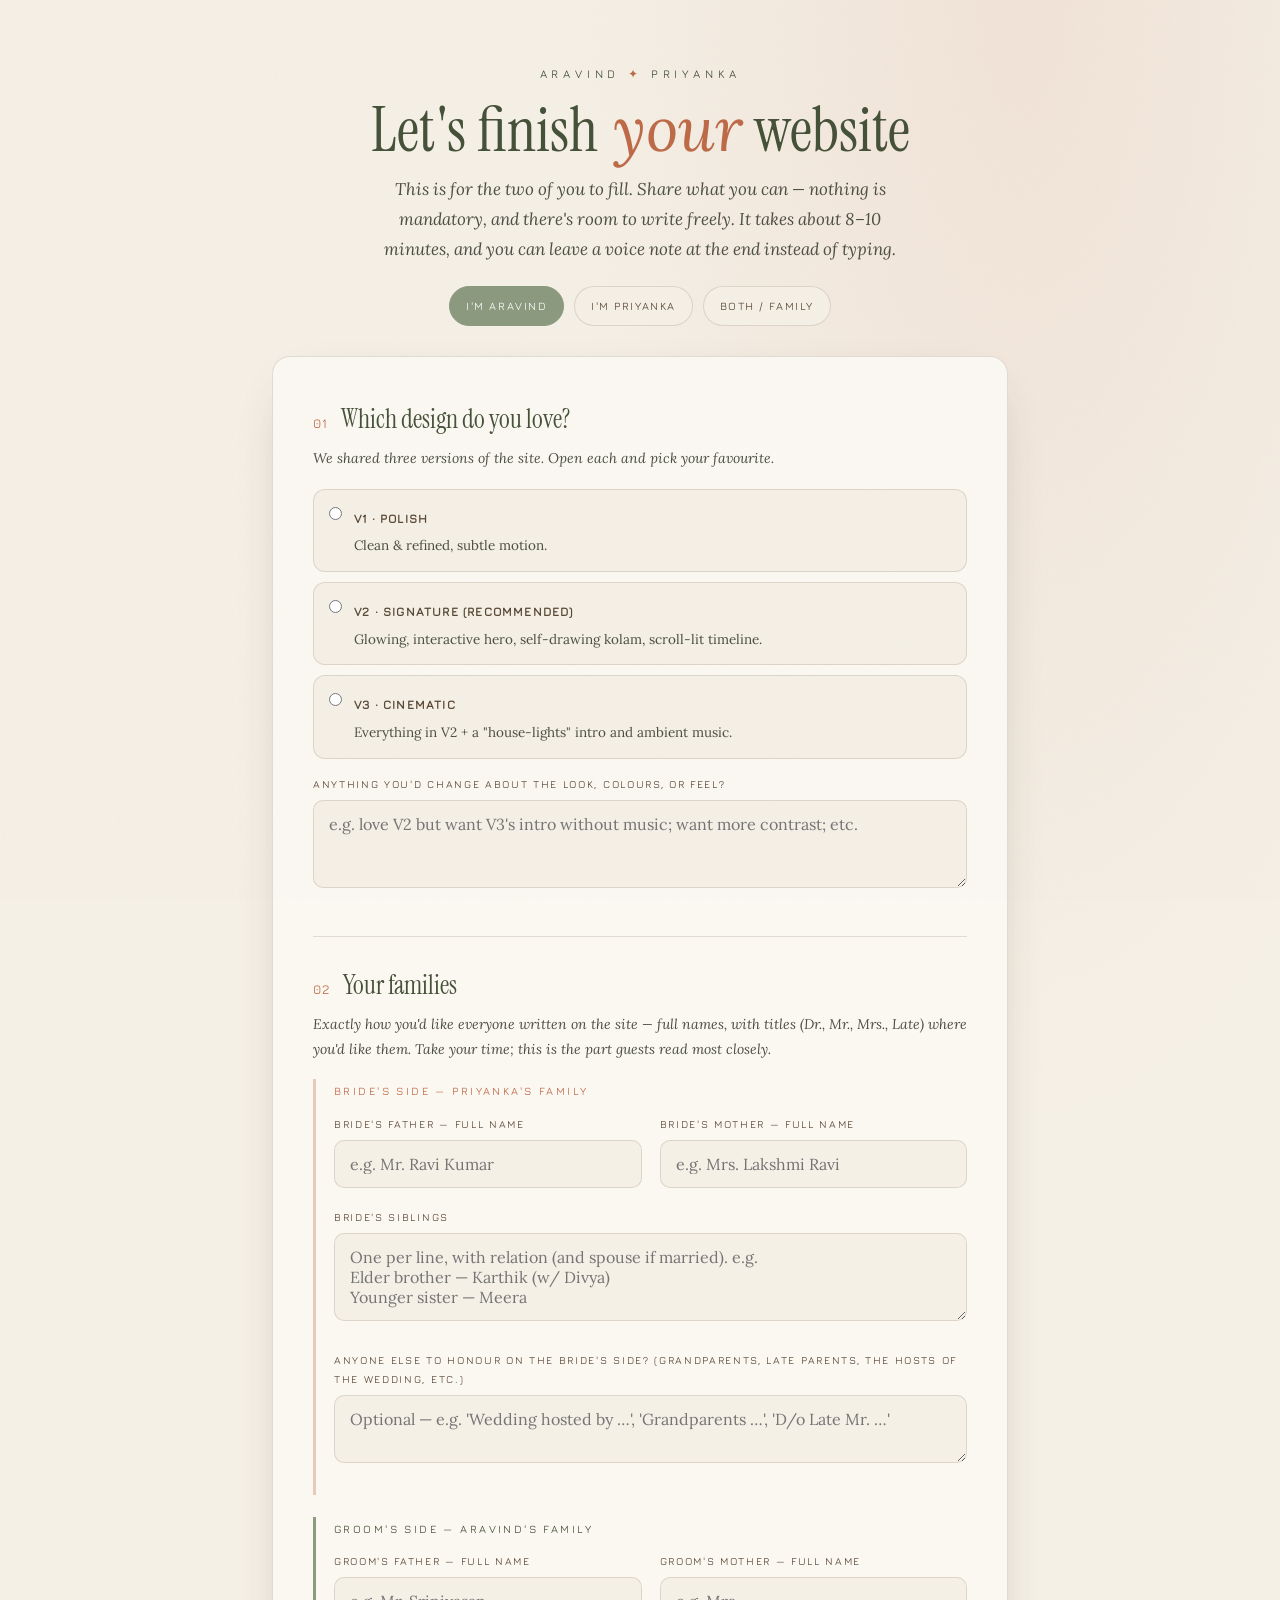
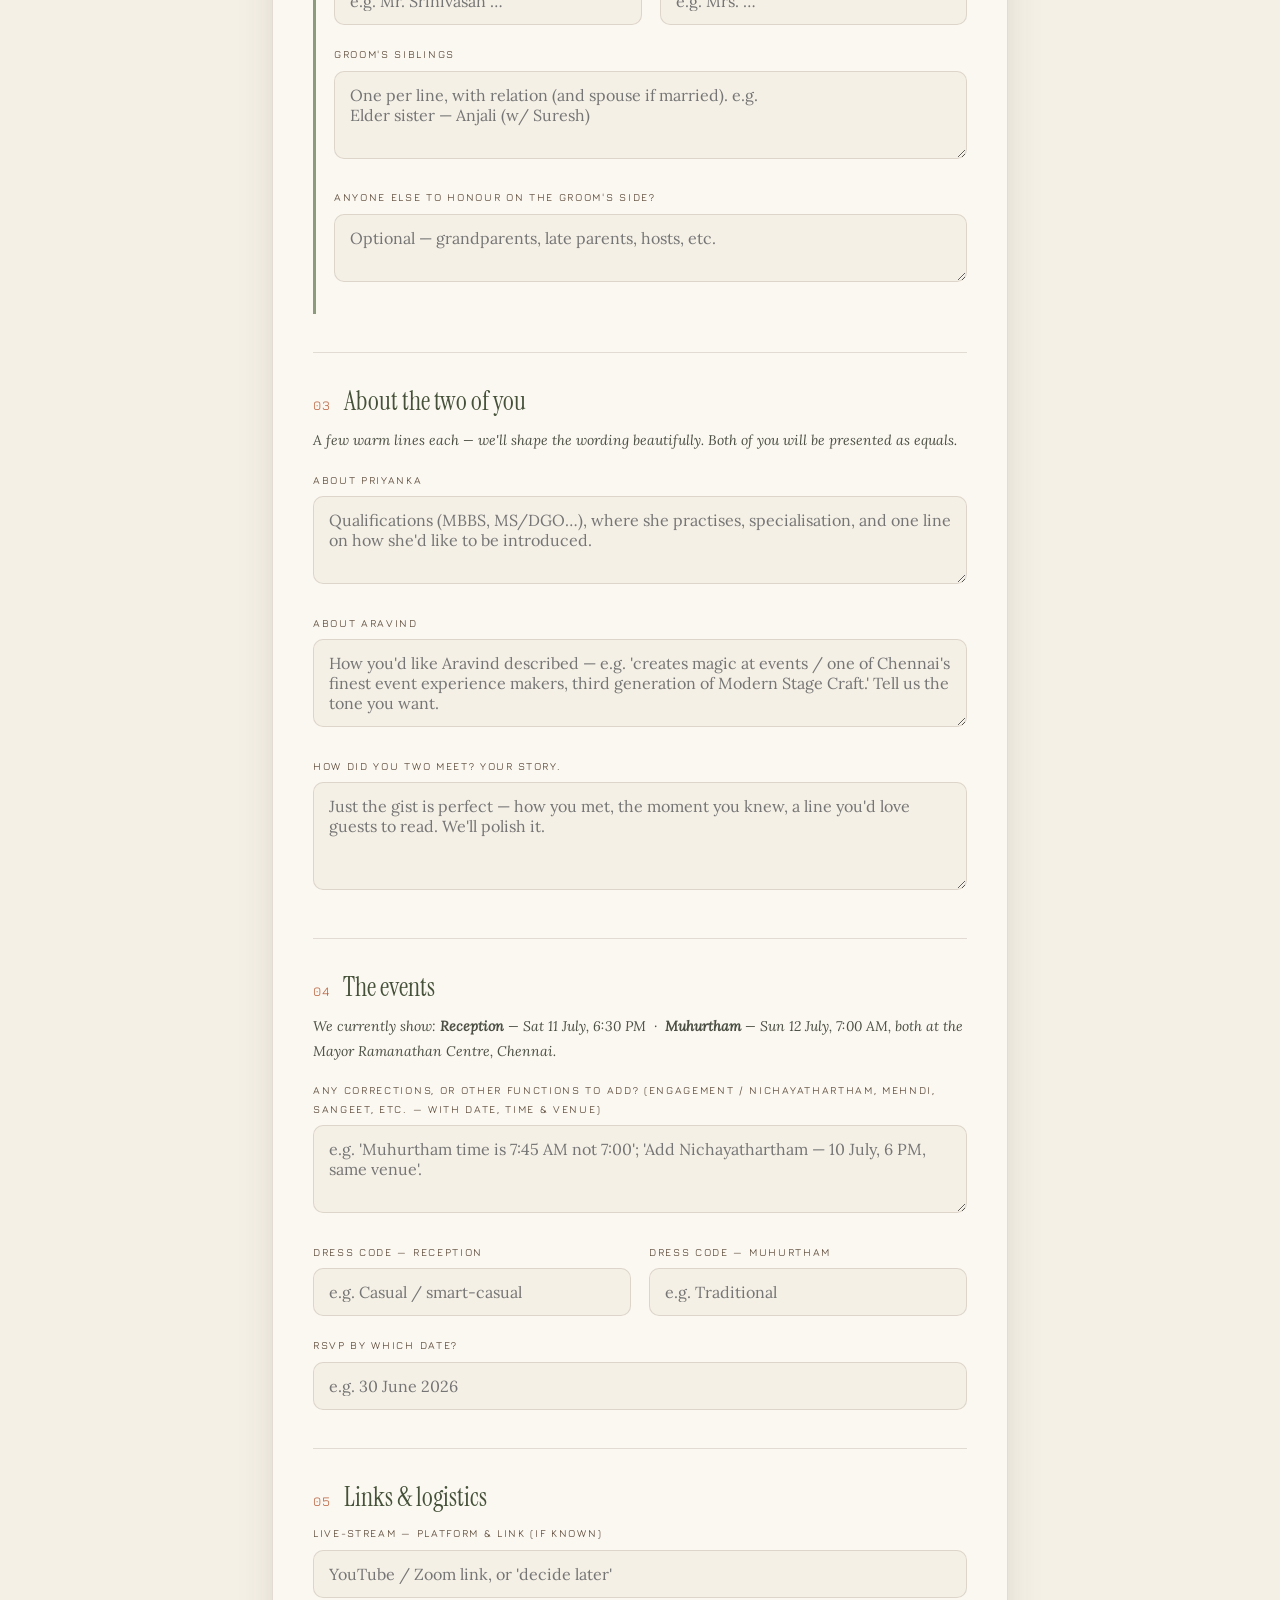
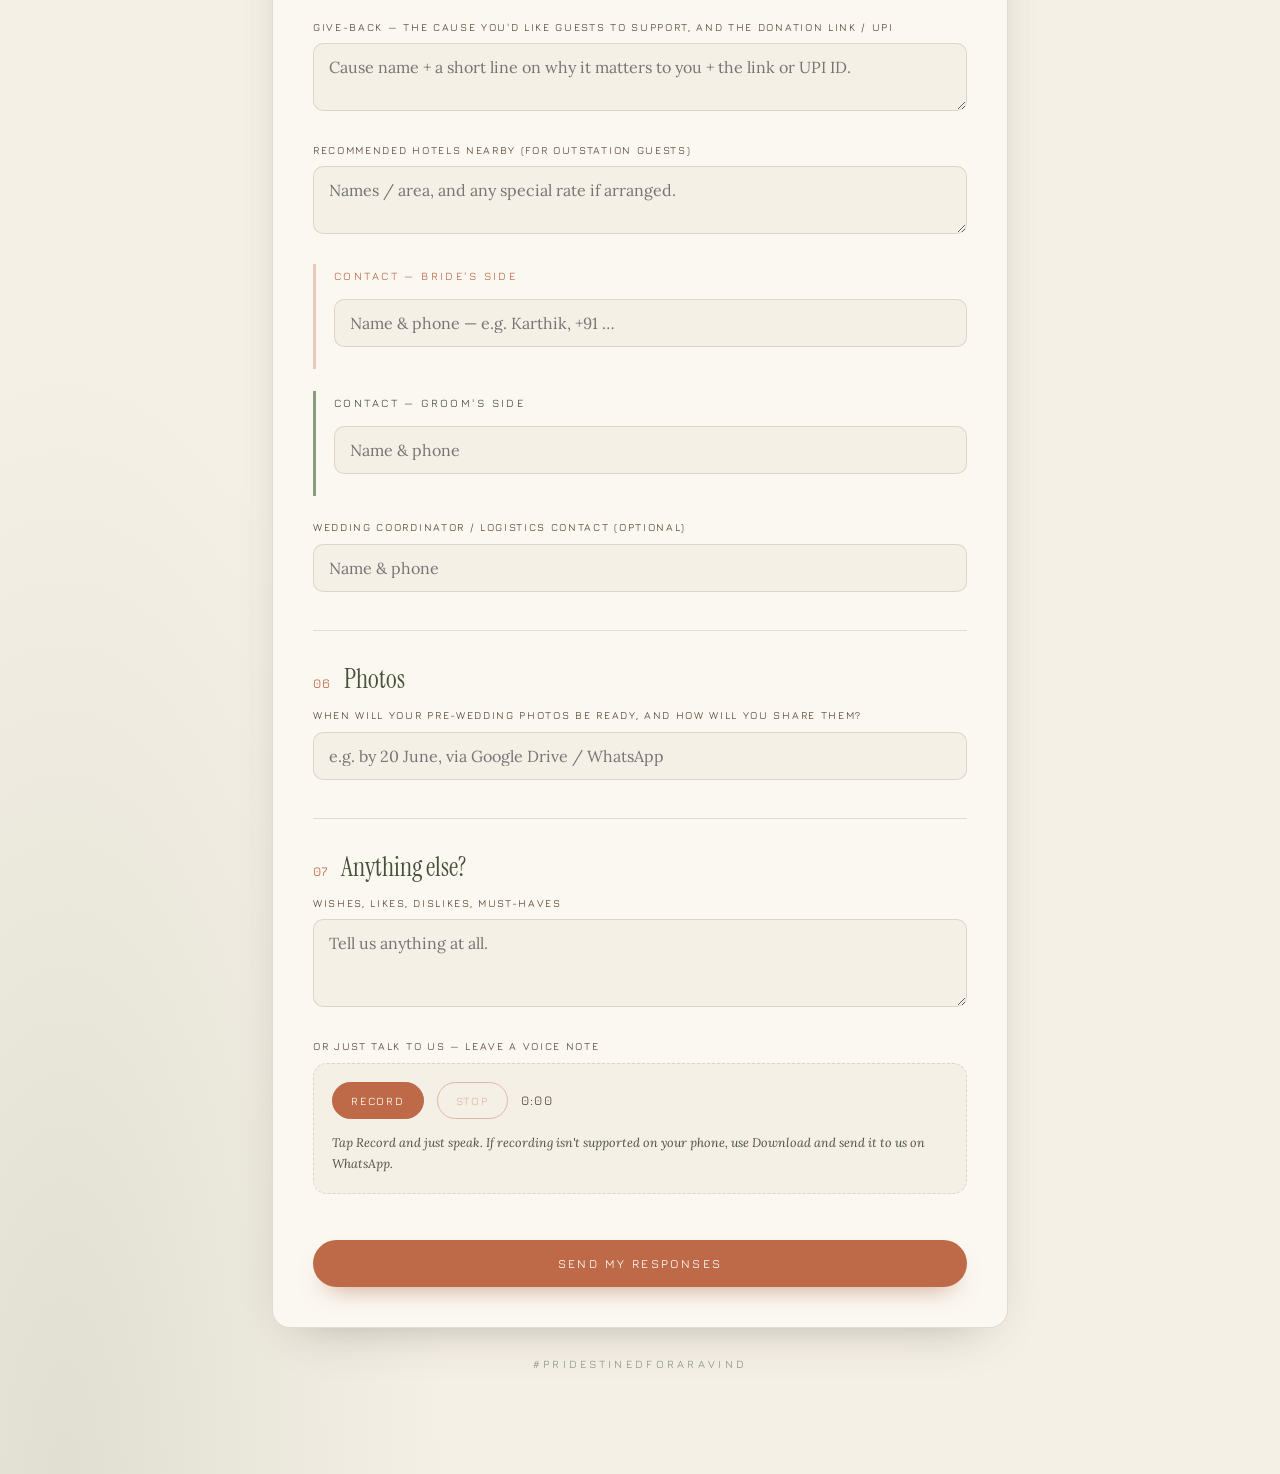
==== commit 34b8af46: "Remove residual light-metaphor copy (headings/taglines/intro/meta); finish Aravind-first across OG t" ====
--- a/feedback/index.html
+++ b/feedback/index.html
@@ -82,7 +82,7 @@
       <p class="hint">We shared three versions of the site. Open each and pick your favourite.</p>
       <div class="opt-row">
         <label class="opt-pick"><input type="radio" name="Design choice" value="V1 Polish"><div><b>V1 · Polish</b><span>Clean & refined, subtle motion.</span></div></label>
-        <label class="opt-pick"><input type="radio" name="Design choice" value="V2 Signature"><div><b>V2 · Signature (recommended)</b><span>Light-aware hero, self-drawing kolam, scroll-lit timeline.</span></div></label>
+        <label class="opt-pick"><input type="radio" name="Design choice" value="V2 Signature"><div><b>V2 · Signature (recommended)</b><span>Glowing, interactive hero, self-drawing kolam, scroll-lit timeline.</span></div></label>
         <label class="opt-pick"><input type="radio" name="Design choice" value="V3 Cinematic"><div><b>V3 · Cinematic</b><span>Everything in V2 + a "house-lights" intro and ambient music.</span></div></label>
       </div>
       <div class="field" style="margin-top:16px;"><label class="fl">Anything you'd change about the look, colours, or feel?</label><textarea name="Design notes" rows="3" placeholder="e.g. love V2 but want V3's intro without music; want more contrast; etc."></textarea></div>
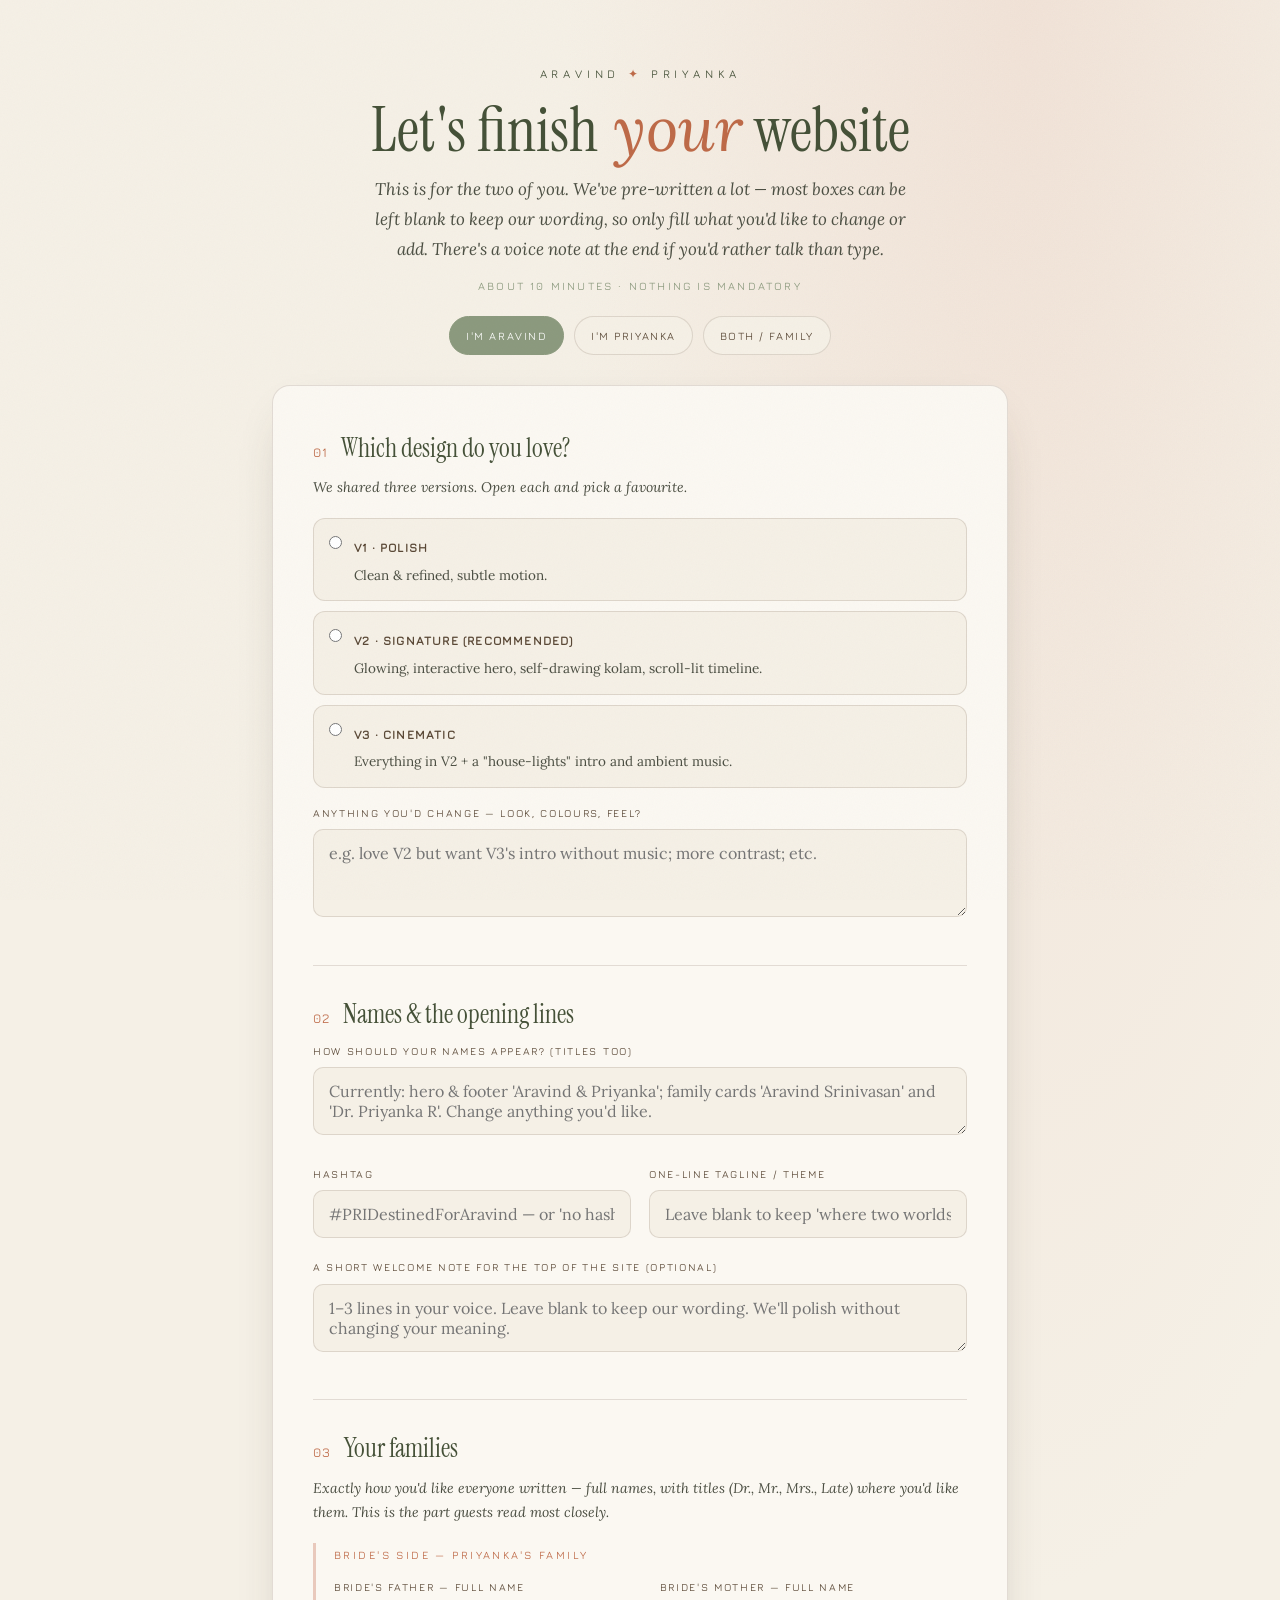
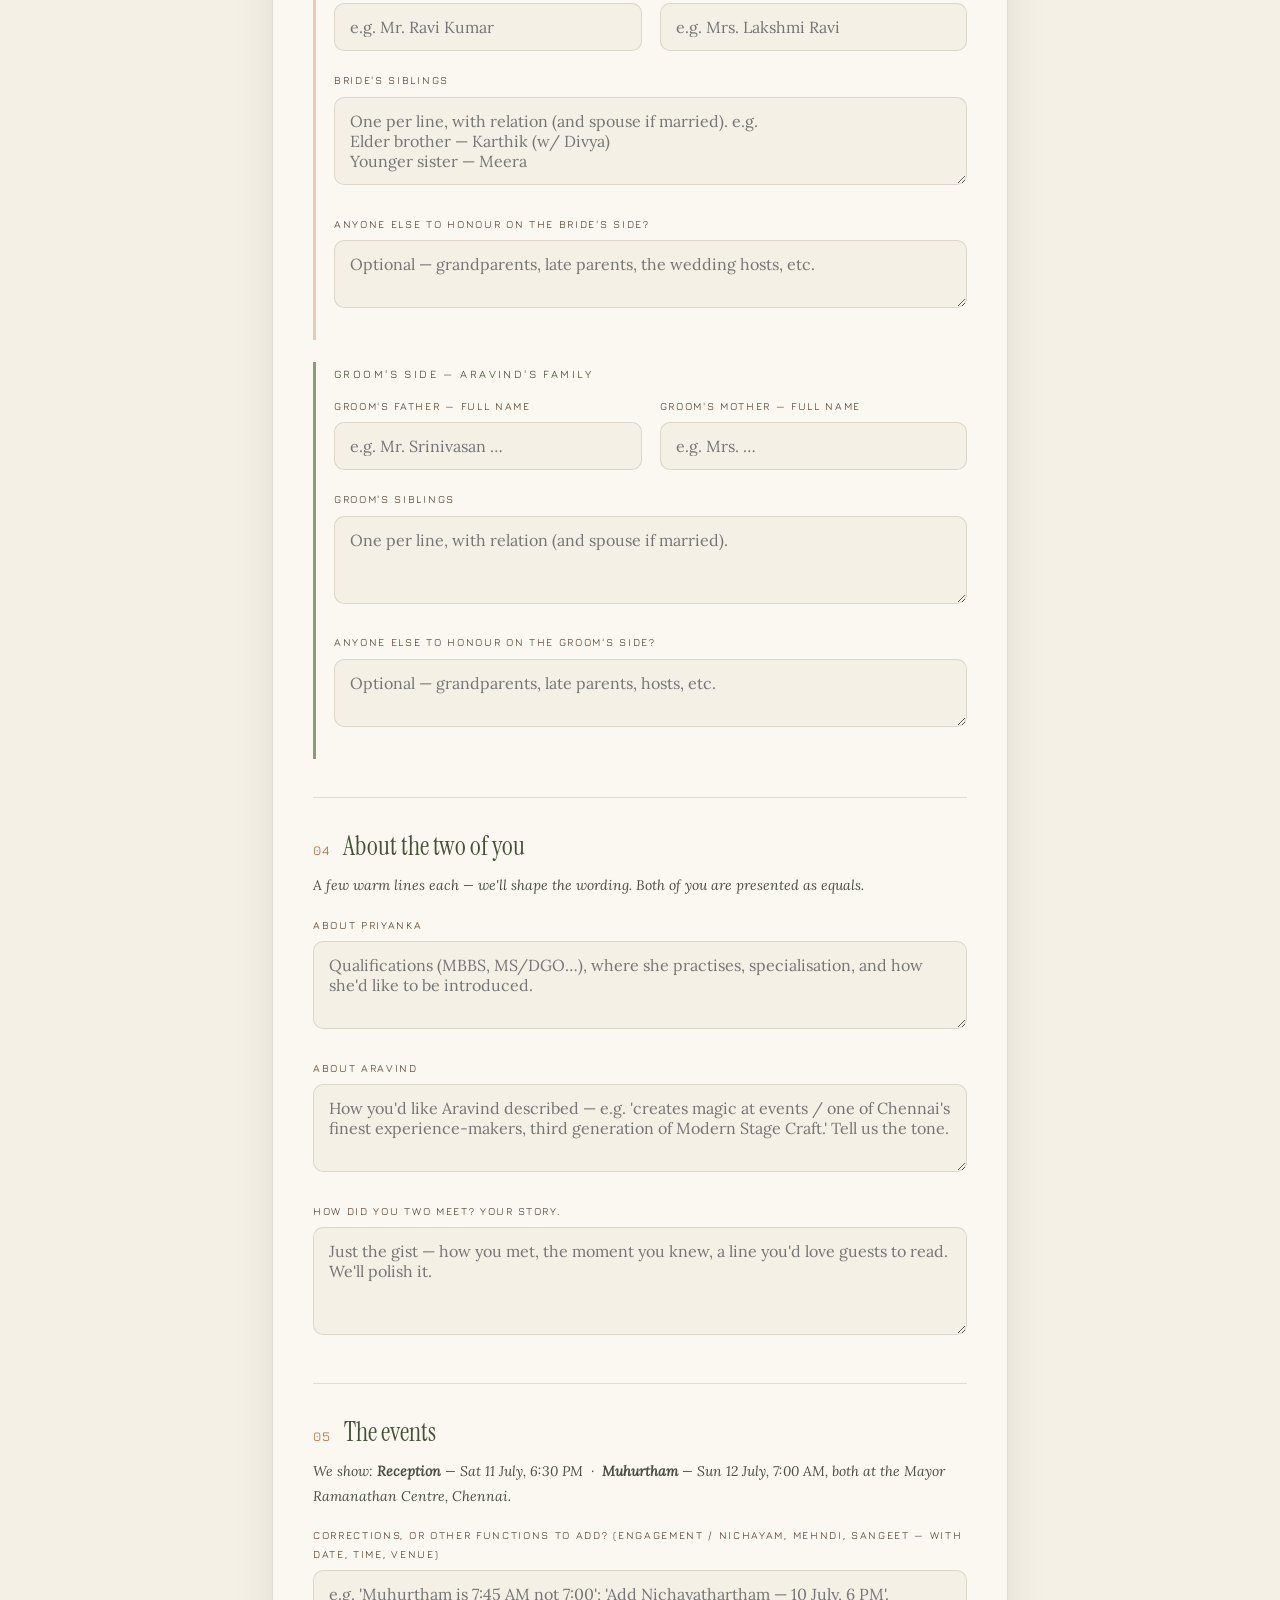
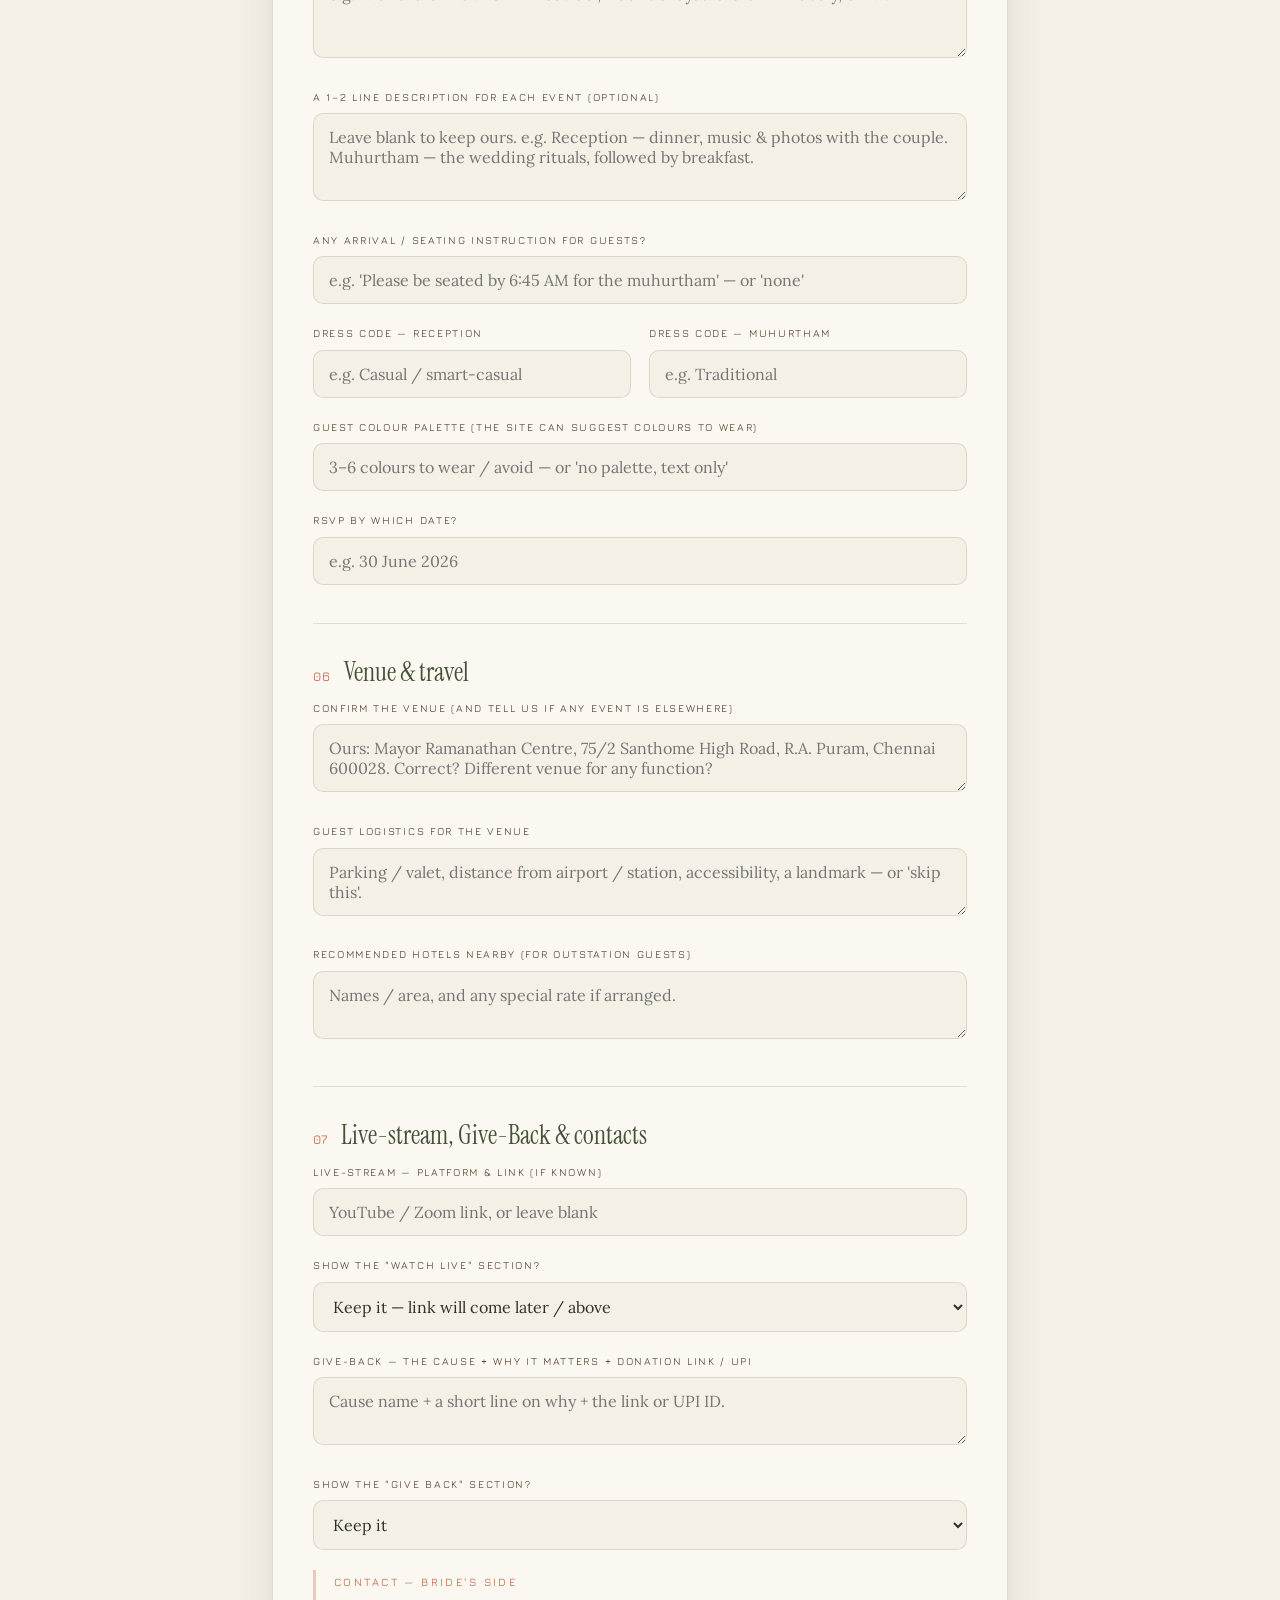
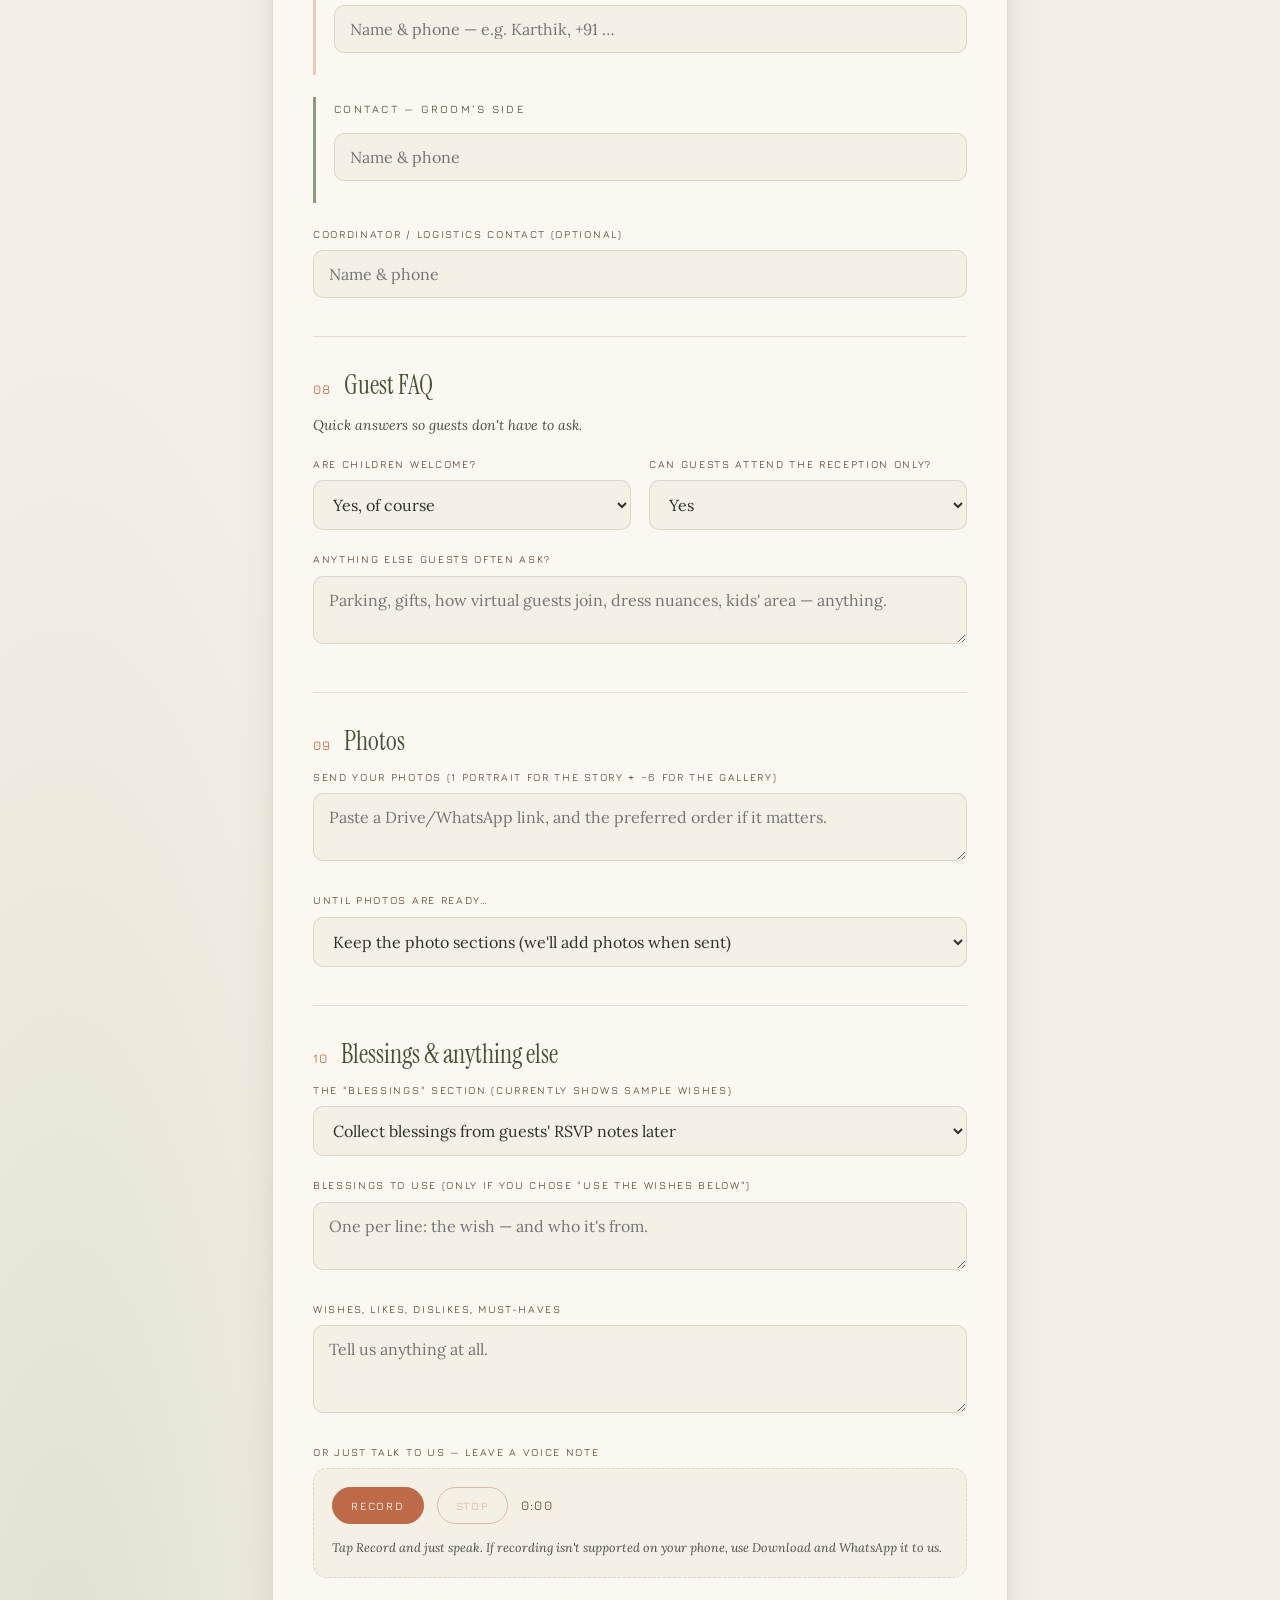
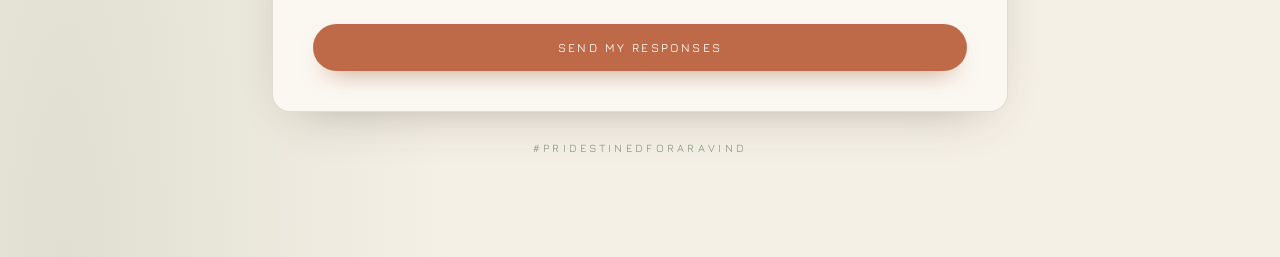
==== commit b1ebcffc: "Feedback form: cover all site placeholders (Codex gap audit) — names/hashtag/tagline/welcome, per-ev" ====
--- a/feedback/index.html
+++ b/feedback/index.html
@@ -15,8 +15,9 @@
   .fb-head .eyebrow{display:block;margin-bottom:14px;color:var(--sage-deep);}
   .fb-head h1{font-family:var(--serif);font-weight:400;color:var(--sage-deep);font-size:clamp(38px,6.5vw,62px);line-height:1;}
   .fb-head .amp{font-style:italic;color:var(--terra);}
-  .fb-head p{font-style:italic;color:var(--ink-soft);max-width:52ch;margin:14px auto 0;}
-  .who{max-width:760px;margin:22px auto 0;display:flex;gap:10px;justify-content:center;flex-wrap:wrap;}
+  .fb-head p{font-style:italic;color:var(--ink-soft);max-width:54ch;margin:14px auto 0;}
+  .fb-head .mins{font-style:normal;font-family:var(--label);text-transform:uppercase;letter-spacing:.2em;font-size:11px;color:var(--sage);margin-top:12px;}
+  .who{max-width:760px;margin:20px auto 0;display:flex;gap:10px;justify-content:center;flex-wrap:wrap;}
   .who label{cursor:pointer;}
   .who input{position:absolute;opacity:0;}
   .who .opt{display:block;padding:9px 16px;border:1px solid var(--line);border-radius:30px;background:var(--ivory);
@@ -32,10 +33,8 @@
   .sec .hint{font-style:italic;color:var(--ink-soft);font-size:14px;margin:2px 0 18px;}
   .side{border-left:3px solid var(--blush);padding:2px 0 2px 18px;margin:0 0 22px;}
   .side.groom{border-left-color:var(--sage);}
-  .side .side-h{font-family:var(--label);font-weight:500;text-transform:uppercase;letter-spacing:.22em;font-size:11px;
-    color:var(--terra);margin-bottom:14px;}
+  .side .side-h{font-family:var(--label);font-weight:500;text-transform:uppercase;letter-spacing:.22em;font-size:11px;color:var(--terra);margin-bottom:14px;}
   .side.groom .side-h{color:var(--sage-deep);}
-  .helper{font-size:12.5px;color:var(--ink-soft);margin-top:-10px;margin-bottom:14px;}
   .grp-rule{height:1px;background:var(--line);margin:0 0 26px;}
   .opt-row{display:grid;gap:10px;}
   .opt-pick{display:flex;gap:12px;align-items:flex-start;border:1px solid var(--line);border-radius:12px;padding:13px 15px;cursor:pointer;background:var(--ivory);transition:.2s;}
@@ -43,7 +42,7 @@
   .opt-pick input{margin-top:4px;accent-color:var(--terra);}
   .opt-pick b{font-family:var(--label);text-transform:uppercase;letter-spacing:.1em;font-size:12px;color:var(--clove);}
   .opt-pick span{display:block;font-size:13.5px;color:var(--ink-soft);margin-top:2px;}
-  /* recorder */
+  select{width:100%;font-family:var(--body);font-size:16px;color:var(--ink);background:var(--ivory);border:1px solid var(--line);border-radius:10px;padding:12px 14px;}
   .rec{display:flex;align-items:center;gap:13px;flex-wrap:wrap;background:var(--ivory);border:1px dashed var(--line);border-radius:14px;padding:18px;}
   .rec button{font-family:var(--label);font-weight:500;text-transform:uppercase;letter-spacing:.16em;font-size:11px;padding:11px 18px;border-radius:30px;border:1px solid var(--terra);background:var(--terra);color:#fff;cursor:pointer;transition:.2s;}
   .rec button.ghost{background:transparent;color:var(--terra);}
@@ -59,6 +58,7 @@
   .err{color:var(--terra-deep);font-size:13px;margin-top:10px;text-align:center;}
   .fb-foot{text-align:center;margin-top:26px;font-family:var(--label);text-transform:uppercase;letter-spacing:.3em;font-size:11px;color:var(--sage);}
   label.fl{display:block;font-family:var(--label);font-weight:500;text-transform:uppercase;letter-spacing:.16em;font-size:10.5px;color:var(--clove);margin-bottom:7px;}
+  .opt-note{font-size:12px;color:var(--sage-deep);font-style:italic;margin:-10px 0 14px;}
 </style>
 </head>
 <body>
@@ -66,7 +66,8 @@
   <div class="fb-head">
     <span class="eyebrow">Aravind <span style="color:var(--terra)">&#10022;</span> Priyanka</span>
     <h1>Let's finish<span class="amp"> your</span> website</h1>
-    <p>This is for the two of you to fill. Share what you can — nothing is mandatory, and there's room to write freely. It takes about 8&ndash;10 minutes, and you can leave a voice note at the end instead of typing.</p>
+    <p>This is for the two of you. We've pre-written a lot — most boxes can be left blank to keep our wording, so only fill what you'd like to change or add. There's a voice note at the end if you'd rather talk than type.</p>
+    <div class="mins">About 10 minutes · nothing is mandatory</div>
     <div class="who">
       <label><input type="radio" name="Filled by" value="Aravind" checked><span class="opt">I'm Aravind</span></label>
       <label><input type="radio" name="Filled by" value="Priyanka"><span class="opt">I'm Priyanka</span></label>
@@ -76,24 +77,37 @@
 
   <form id="fb" class="card" novalidate>
 
-    <!-- 1 DESIGN -->
+    <!-- 01 DESIGN -->
     <div class="sec">
       <div class="sec-num"><span class="n">01</span><h2>Which design do you love?</h2></div>
-      <p class="hint">We shared three versions of the site. Open each and pick your favourite.</p>
+      <p class="hint">We shared three versions. Open each and pick a favourite.</p>
       <div class="opt-row">
         <label class="opt-pick"><input type="radio" name="Design choice" value="V1 Polish"><div><b>V1 · Polish</b><span>Clean & refined, subtle motion.</span></div></label>
         <label class="opt-pick"><input type="radio" name="Design choice" value="V2 Signature"><div><b>V2 · Signature (recommended)</b><span>Glowing, interactive hero, self-drawing kolam, scroll-lit timeline.</span></div></label>
         <label class="opt-pick"><input type="radio" name="Design choice" value="V3 Cinematic"><div><b>V3 · Cinematic</b><span>Everything in V2 + a "house-lights" intro and ambient music.</span></div></label>
       </div>
-      <div class="field" style="margin-top:16px;"><label class="fl">Anything you'd change about the look, colours, or feel?</label><textarea name="Design notes" rows="3" placeholder="e.g. love V2 but want V3's intro without music; want more contrast; etc."></textarea></div>
-    </div>
-    <div class="grp-rule"></div>
-
-    <!-- 2 FAMILIES -->
-    <div class="sec">
-      <div class="sec-num"><span class="n">02</span><h2>Your families</h2></div>
-      <p class="hint">Exactly how you'd like everyone written on the site — full names, with titles (Dr., Mr., Mrs., Late) where you'd like them. Take your time; this is the part guests read most closely.</p>
-
+      <div class="field" style="margin-top:16px;"><label class="fl">Anything you'd change — look, colours, feel?</label><textarea name="Design notes" rows="3" placeholder="e.g. love V2 but want V3's intro without music; more contrast; etc."></textarea></div>
+    </div>
+    <div class="grp-rule"></div>
+
+    <!-- 02 NAMES, HASHTAG, WELCOME -->
+    <div class="sec">
+      <div class="sec-num"><span class="n">02</span><h2>Names &amp; the opening lines</h2></div>
+      <div class="field"><label class="fl">How should your names appear? (titles too)</label>
+        <textarea name="Names display" rows="2" placeholder="Currently: hero & footer 'Aravind & Priyanka'; family cards 'Aravind Srinivasan' and 'Dr. Priyanka R'. Change anything you'd like."></textarea></div>
+      <div class="field two">
+        <div><label class="fl">Hashtag</label><input name="Hashtag" placeholder="#PRIDestinedForAravind — or 'no hashtag'"></div>
+        <div><label class="fl">One-line tagline / theme</label><input name="Tagline" placeholder="Leave blank to keep 'where two worlds become one'"></div>
+      </div>
+      <div class="field"><label class="fl">A short welcome note for the top of the site (optional)</label>
+        <textarea name="Welcome note" rows="2" placeholder="1–3 lines in your voice. Leave blank to keep our wording. We'll polish without changing your meaning."></textarea></div>
+    </div>
+    <div class="grp-rule"></div>
+
+    <!-- 03 FAMILIES -->
+    <div class="sec">
+      <div class="sec-num"><span class="n">03</span><h2>Your families</h2></div>
+      <p class="hint">Exactly how you'd like everyone written — full names, with titles (Dr., Mr., Mrs., Late) where you'd like them. This is the part guests read most closely.</p>
       <div class="side">
         <div class="side-h">Bride's side &mdash; Priyanka's family</div>
         <div class="field two">
@@ -101,13 +115,10 @@
           <div><label class="fl">Bride's mother — full name</label><input name="Bride mother" placeholder="e.g. Mrs. Lakshmi Ravi"></div>
         </div>
         <div class="field"><label class="fl">Bride's siblings</label>
-          <textarea name="Bride siblings" rows="3" placeholder="One per line, with relation (and spouse if married). e.g.
-Elder brother — Karthik (w/ Divya)
-Younger sister — Meera"></textarea></div>
-        <div class="field"><label class="fl">Anyone else to honour on the bride's side? (grandparents, late parents, the hosts of the wedding, etc.)</label>
-          <textarea name="Bride family extra" rows="2" placeholder="Optional — e.g. 'Wedding hosted by …', 'Grandparents …', 'D/o Late Mr. …'"></textarea></div>
-      </div>
-
+          <textarea name="Bride siblings" rows="3" placeholder="One per line, with relation (and spouse if married). e.g.&#10;Elder brother — Karthik (w/ Divya)&#10;Younger sister — Meera"></textarea></div>
+        <div class="field"><label class="fl">Anyone else to honour on the bride's side?</label>
+          <textarea name="Bride family extra" rows="2" placeholder="Optional — grandparents, late parents, the wedding hosts, etc."></textarea></div>
+      </div>
       <div class="side groom">
         <div class="side-h">Groom's side &mdash; Aravind's family</div>
         <div class="field two">
@@ -115,49 +126,68 @@
           <div><label class="fl">Groom's mother — full name</label><input name="Groom mother" placeholder="e.g. Mrs. …"></div>
         </div>
         <div class="field"><label class="fl">Groom's siblings</label>
-          <textarea name="Groom siblings" rows="3" placeholder="One per line, with relation (and spouse if married). e.g.
-Elder sister — Anjali (w/ Suresh)"></textarea></div>
+          <textarea name="Groom siblings" rows="3" placeholder="One per line, with relation (and spouse if married)."></textarea></div>
         <div class="field"><label class="fl">Anyone else to honour on the groom's side?</label>
           <textarea name="Groom family extra" rows="2" placeholder="Optional — grandparents, late parents, hosts, etc."></textarea></div>
       </div>
     </div>
     <div class="grp-rule"></div>
 
-    <!-- 3 ABOUT THE COUPLE -->
-    <div class="sec">
-      <div class="sec-num"><span class="n">03</span><h2>About the two of you</h2></div>
-      <p class="hint">A few warm lines each — we'll shape the wording beautifully. Both of you will be presented as equals.</p>
+    <!-- 04 ABOUT -->
+    <div class="sec">
+      <div class="sec-num"><span class="n">04</span><h2>About the two of you</h2></div>
+      <p class="hint">A few warm lines each — we'll shape the wording. Both of you are presented as equals.</p>
       <div class="field"><label class="fl">About Priyanka</label>
-        <textarea name="Priyanka about" rows="3" placeholder="Qualifications (MBBS, MS/DGO…), where she practises, specialisation, and one line on how she'd like to be introduced."></textarea></div>
+        <textarea name="Priyanka about" rows="3" placeholder="Qualifications (MBBS, MS/DGO…), where she practises, specialisation, and how she'd like to be introduced."></textarea></div>
       <div class="field"><label class="fl">About Aravind</label>
-        <textarea name="Aravind about" rows="3" placeholder="How you'd like Aravind described — e.g. 'creates magic at events / one of Chennai's finest event experience makers, third generation of Modern Stage Craft.' Tell us the tone you want."></textarea></div>
+        <textarea name="Aravind about" rows="3" placeholder="How you'd like Aravind described — e.g. 'creates magic at events / one of Chennai's finest experience-makers, third generation of Modern Stage Craft.' Tell us the tone."></textarea></div>
       <div class="field"><label class="fl">How did you two meet? Your story.</label>
-        <textarea name="Our story" rows="4" placeholder="Just the gist is perfect — how you met, the moment you knew, a line you'd love guests to read. We'll polish it."></textarea></div>
-    </div>
-    <div class="grp-rule"></div>
-
-    <!-- 4 EVENTS -->
-    <div class="sec">
-      <div class="sec-num"><span class="n">04</span><h2>The events</h2></div>
-      <p class="hint">We currently show: <b>Reception</b> — Sat 11 July, 6:30 PM &nbsp;·&nbsp; <b>Muhurtham</b> — Sun 12 July, 7:00 AM, both at the Mayor Ramanathan Centre, Chennai.</p>
-      <div class="field"><label class="fl">Any corrections, or other functions to add? (engagement / nichayathartham, mehndi, sangeet, etc. — with date, time & venue)</label>
-        <textarea name="Events" rows="3" placeholder="e.g. 'Muhurtham time is 7:45 AM not 7:00'; 'Add Nichayathartham — 10 July, 6 PM, same venue'."></textarea></div>
+        <textarea name="Our story" rows="4" placeholder="Just the gist — how you met, the moment you knew, a line you'd love guests to read. We'll polish it."></textarea></div>
+    </div>
+    <div class="grp-rule"></div>
+
+    <!-- 05 EVENTS -->
+    <div class="sec">
+      <div class="sec-num"><span class="n">05</span><h2>The events</h2></div>
+      <p class="hint">We show: <b>Reception</b> — Sat 11 July, 6:30 PM &nbsp;·&nbsp; <b>Muhurtham</b> — Sun 12 July, 7:00 AM, both at the Mayor Ramanathan Centre, Chennai.</p>
+      <div class="field"><label class="fl">Corrections, or other functions to add? (engagement / nichayam, mehndi, sangeet — with date, time, venue)</label>
+        <textarea name="Events" rows="3" placeholder="e.g. 'Muhurtham is 7:45 AM not 7:00'; 'Add Nichayathartham — 10 July, 6 PM'."></textarea></div>
+      <div class="field"><label class="fl">A 1–2 line description for each event (optional)</label>
+        <textarea name="Event descriptions" rows="3" placeholder="Leave blank to keep ours. e.g. Reception — dinner, music & photos with the couple. Muhurtham — the wedding rituals, followed by breakfast."></textarea></div>
+      <div class="field"><label class="fl">Any arrival / seating instruction for guests?</label>
+        <input name="Arrival note" placeholder="e.g. 'Please be seated by 6:45 AM for the muhurtham' — or 'none'"></div>
       <div class="field two">
         <div><label class="fl">Dress code — Reception</label><input name="Dress reception" placeholder="e.g. Casual / smart-casual"></div>
         <div><label class="fl">Dress code — Muhurtham</label><input name="Dress muhurtham" placeholder="e.g. Traditional"></div>
       </div>
+      <div class="field"><label class="fl">Guest colour palette (the site can suggest colours to wear)</label>
+        <input name="Dress palette" placeholder="3–6 colours to wear / avoid — or 'no palette, text only'"></div>
       <div class="field"><label class="fl">RSVP by which date?</label><input name="RSVP by" placeholder="e.g. 30 June 2026"></div>
     </div>
     <div class="grp-rule"></div>
 
-    <!-- 5 LOGISTICS -->
-    <div class="sec">
-      <div class="sec-num"><span class="n">05</span><h2>Links & logistics</h2></div>
-      <div class="field"><label class="fl">Live-stream — platform & link (if known)</label><input name="Live stream" placeholder="YouTube / Zoom link, or 'decide later'"></div>
-      <div class="field"><label class="fl">Give-Back — the cause you'd like guests to support, and the donation link / UPI</label>
-        <textarea name="Give back" rows="2" placeholder="Cause name + a short line on why it matters to you + the link or UPI ID."></textarea></div>
+    <!-- 06 VENUE & TRAVEL -->
+    <div class="sec">
+      <div class="sec-num"><span class="n">06</span><h2>Venue &amp; travel</h2></div>
+      <div class="field"><label class="fl">Confirm the venue (and tell us if any event is elsewhere)</label>
+        <textarea name="Venue" rows="2" placeholder="Ours: Mayor Ramanathan Centre, 75/2 Santhome High Road, R.A. Puram, Chennai 600028. Correct? Different venue for any function?"></textarea></div>
+      <div class="field"><label class="fl">Guest logistics for the venue</label>
+        <textarea name="Venue logistics" rows="2" placeholder="Parking / valet, distance from airport / station, accessibility, a landmark — or 'skip this'."></textarea></div>
       <div class="field"><label class="fl">Recommended hotels nearby (for outstation guests)</label>
         <textarea name="Hotels" rows="2" placeholder="Names / area, and any special rate if arranged."></textarea></div>
+    </div>
+    <div class="grp-rule"></div>
+
+    <!-- 07 LIVE, GIVE-BACK, CONTACTS -->
+    <div class="sec">
+      <div class="sec-num"><span class="n">07</span><h2>Live-stream, Give-Back &amp; contacts</h2></div>
+      <div class="field"><label class="fl">Live-stream — platform &amp; link (if known)</label><input name="Live stream" placeholder="YouTube / Zoom link, or leave blank"></div>
+      <div class="field"><label class="fl">Show the "Watch Live" section?</label>
+        <select name="Watch Live section"><option>Keep it — link will come later / above</option><option>Hide it for now</option><option>We won't live-stream — remove it</option></select></div>
+      <div class="field"><label class="fl">Give-Back — the cause + why it matters + donation link / UPI</label>
+        <textarea name="Give back" rows="2" placeholder="Cause name + a short line on why + the link or UPI ID."></textarea></div>
+      <div class="field"><label class="fl">Show the "Give Back" section?</label>
+        <select name="Give Back section"><option>Keep it</option><option>Hide it — no donations</option></select></div>
       <div class="side">
         <div class="side-h">Contact — bride's side</div>
         <div class="field"><input name="Contact bride side" placeholder="Name & phone — e.g. Karthik, +91 …"></div>
@@ -166,21 +196,40 @@
         <div class="side-h">Contact — groom's side</div>
         <div class="field"><input name="Contact groom side" placeholder="Name & phone"></div>
       </div>
-      <div class="field"><label class="fl">Wedding coordinator / logistics contact (optional)</label><input name="Contact coordinator" placeholder="Name & phone"></div>
-    </div>
-    <div class="grp-rule"></div>
-
-    <!-- 6 PHOTOS -->
-    <div class="sec">
-      <div class="sec-num"><span class="n">06</span><h2>Photos</h2></div>
-      <div class="field"><label class="fl">When will your pre-wedding photos be ready, and how will you share them?</label>
-        <input name="Photos" placeholder="e.g. by 20 June, via Google Drive / WhatsApp"></div>
-    </div>
-    <div class="grp-rule"></div>
-
-    <!-- 7 OPEN + VOICE -->
-    <div class="sec">
-      <div class="sec-num"><span class="n">07</span><h2>Anything else?</h2></div>
+      <div class="field"><label class="fl">Coordinator / logistics contact (optional)</label><input name="Contact coordinator" placeholder="Name & phone"></div>
+    </div>
+    <div class="grp-rule"></div>
+
+    <!-- 08 FAQ -->
+    <div class="sec">
+      <div class="sec-num"><span class="n">08</span><h2>Guest FAQ</h2></div>
+      <p class="hint">Quick answers so guests don't have to ask.</p>
+      <div class="field two">
+        <div><label class="fl">Are children welcome?</label><select name="FAQ children"><option>Yes, of course</option><option>Adults-only, please</option></select></div>
+        <div><label class="fl">Can guests attend the reception only?</label><select name="FAQ reception only"><option>Yes</option><option>Prefer both events</option></select></div>
+      </div>
+      <div class="field"><label class="fl">Anything else guests often ask?</label>
+        <textarea name="FAQ other" rows="2" placeholder="Parking, gifts, how virtual guests join, dress nuances, kids' area — anything."></textarea></div>
+    </div>
+    <div class="grp-rule"></div>
+
+    <!-- 09 PHOTOS -->
+    <div class="sec">
+      <div class="sec-num"><span class="n">09</span><h2>Photos</h2></div>
+      <div class="field"><label class="fl">Send your photos (1 portrait for the story + ~6 for the gallery)</label>
+        <textarea name="Photos" rows="2" placeholder="Paste a Drive/WhatsApp link, and the preferred order if it matters."></textarea></div>
+      <div class="field"><label class="fl">Until photos are ready…</label>
+        <select name="Photos section"><option>Keep the photo sections (we'll add photos when sent)</option><option>Hide the portrait &amp; gallery until photos are ready</option></select></div>
+    </div>
+    <div class="grp-rule"></div>
+
+    <!-- 10 BLESSINGS + ANYTHING ELSE -->
+    <div class="sec">
+      <div class="sec-num"><span class="n">10</span><h2>Blessings &amp; anything else</h2></div>
+      <div class="field"><label class="fl">The "Blessings" section (currently shows sample wishes)</label>
+        <select name="Blessings section"><option>Collect blessings from guests' RSVP notes later</option><option>Hide it for now</option><option>Use the wishes I'll paste below</option></select></div>
+      <div class="field"><label class="fl">Blessings to use (only if you chose "use the wishes below")</label>
+        <textarea name="Blessings text" rows="2" placeholder="One per line: the wish — and who it's from."></textarea></div>
       <div class="field"><label class="fl">Wishes, likes, dislikes, must-haves</label><textarea name="Open feedback" rows="3" placeholder="Tell us anything at all."></textarea></div>
       <label class="fl">Or just talk to us — leave a voice note</label>
       <div class="rec" id="rec">
@@ -191,7 +240,7 @@
         <audio id="recAudio" controls style="display:none;"></audio>
         <button type="button" id="redoBtn" class="ghost" style="display:none;">Re-record</button>
         <a id="dlBtn" class="ghost" download="voice-note.webm" style="display:none;text-decoration:none;border:1px solid var(--sage);color:var(--sage-deep);padding:11px 18px;border-radius:30px;font-family:var(--label);text-transform:uppercase;letter-spacing:.16em;font-size:11px;">Download</a>
-        <span class="hint">Tap Record and just speak. If recording isn't supported on your phone, use Download and send it to us on WhatsApp.</span>
+        <span class="hint">Tap Record and just speak. If recording isn't supported on your phone, use Download and WhatsApp it to us.</span>
       </div>
     </div>
 
@@ -217,9 +266,7 @@
   recBtn.addEventListener('click',async()=>{try{const stream=await navigator.mediaDevices.getUserMedia({audio:true});chunks=[];mediaRec=new MediaRecorder(stream);mediaRec.ondataavailable=e=>chunks.push(e.data);mediaRec.onstop=()=>{audioBlob=new Blob(chunks,{type:'audio/webm'});const url=URL.createObjectURL(audioBlob);audioEl.src=url;audioEl.style.display='inline-block';dlBtn.href=url;dlBtn.style.display='inline-block';redoBtn.style.display='inline-block';stream.getTracks().forEach(t=>t.stop());};mediaRec.start();recEl.classList.add('recording');recBtn.disabled=true;stopBtn.disabled=false;t0=Date.now();timer=setInterval(tick,500);tick();}catch(e){alert('Could not access the microphone. You can still type your feedback above.');}});
   stopBtn.addEventListener('click',()=>{if(mediaRec&&mediaRec.state!=='inactive')mediaRec.stop();recEl.classList.remove('recording');clearInterval(timer);recBtn.disabled=false;stopBtn.disabled=true;});
   redoBtn.addEventListener('click',()=>{audioBlob=null;audioEl.style.display='none';dlBtn.style.display='none';redoBtn.style.display='none';timeEl.textContent='0:00';});
-
   const blobToB64 = b => new Promise(r=>{const fr=new FileReader();fr.onload=()=>r(fr.result);fr.readAsDataURL(b);});
-
   $('#fb').addEventListener('submit', async e=>{
     e.preventDefault();
     const form=e.target,err=$('#err');err.style.display='none';
@@ -227,20 +274,11 @@
     const fd=new FormData(form); fd.delete('_honey');
     const btn=form.querySelector('.submit'); btn.textContent='Sending…'; btn.disabled=true;
     let ok=false;
-    // 1) reliable store + voice note (if Apps Script configured)
     if(SHEET_ENDPOINT){
-      try{
-        const obj={}; fd.forEach((v,k)=>obj[k]=v);
-        if(audioBlob) obj.voiceNote=await blobToB64(audioBlob);
-        await fetch(SHEET_ENDPOINT,{method:'POST',body:JSON.stringify(obj),headers:{'Content-Type':'text/plain'}});
-        ok=true;
-      }catch(_){}
+      try{const obj={}; fd.forEach((v,k)=>obj[k]=v); if(audioBlob) obj.voiceNote=await blobToB64(audioBlob);
+        await fetch(SHEET_ENDPOINT,{method:'POST',body:JSON.stringify(obj),headers:{'Content-Type':'text/plain'}}); ok=true;}catch(_){}
     }
-    // 2) email notification via FormSubmit (text)
-    try{
-      const r=await fetch(FORMSUBMIT,{method:'POST',body:fd});
-      if(r.ok) ok=true;
-    }catch(_){}
+    try{const r=await fetch(FORMSUBMIT,{method:'POST',body:fd}); if(r.ok) ok=true;}catch(_){}
     if(ok){
       document.querySelector('.card').innerHTML='<div class="done"><h2>Thank you &#10022;</h2><p style="font-style:italic;color:var(--ink-soft);margin-top:10px;">We have everything we need to bring your site to life. Can\'t wait to show you.</p></div>';
       window.scrollTo({top:0,behavior:'smooth'});
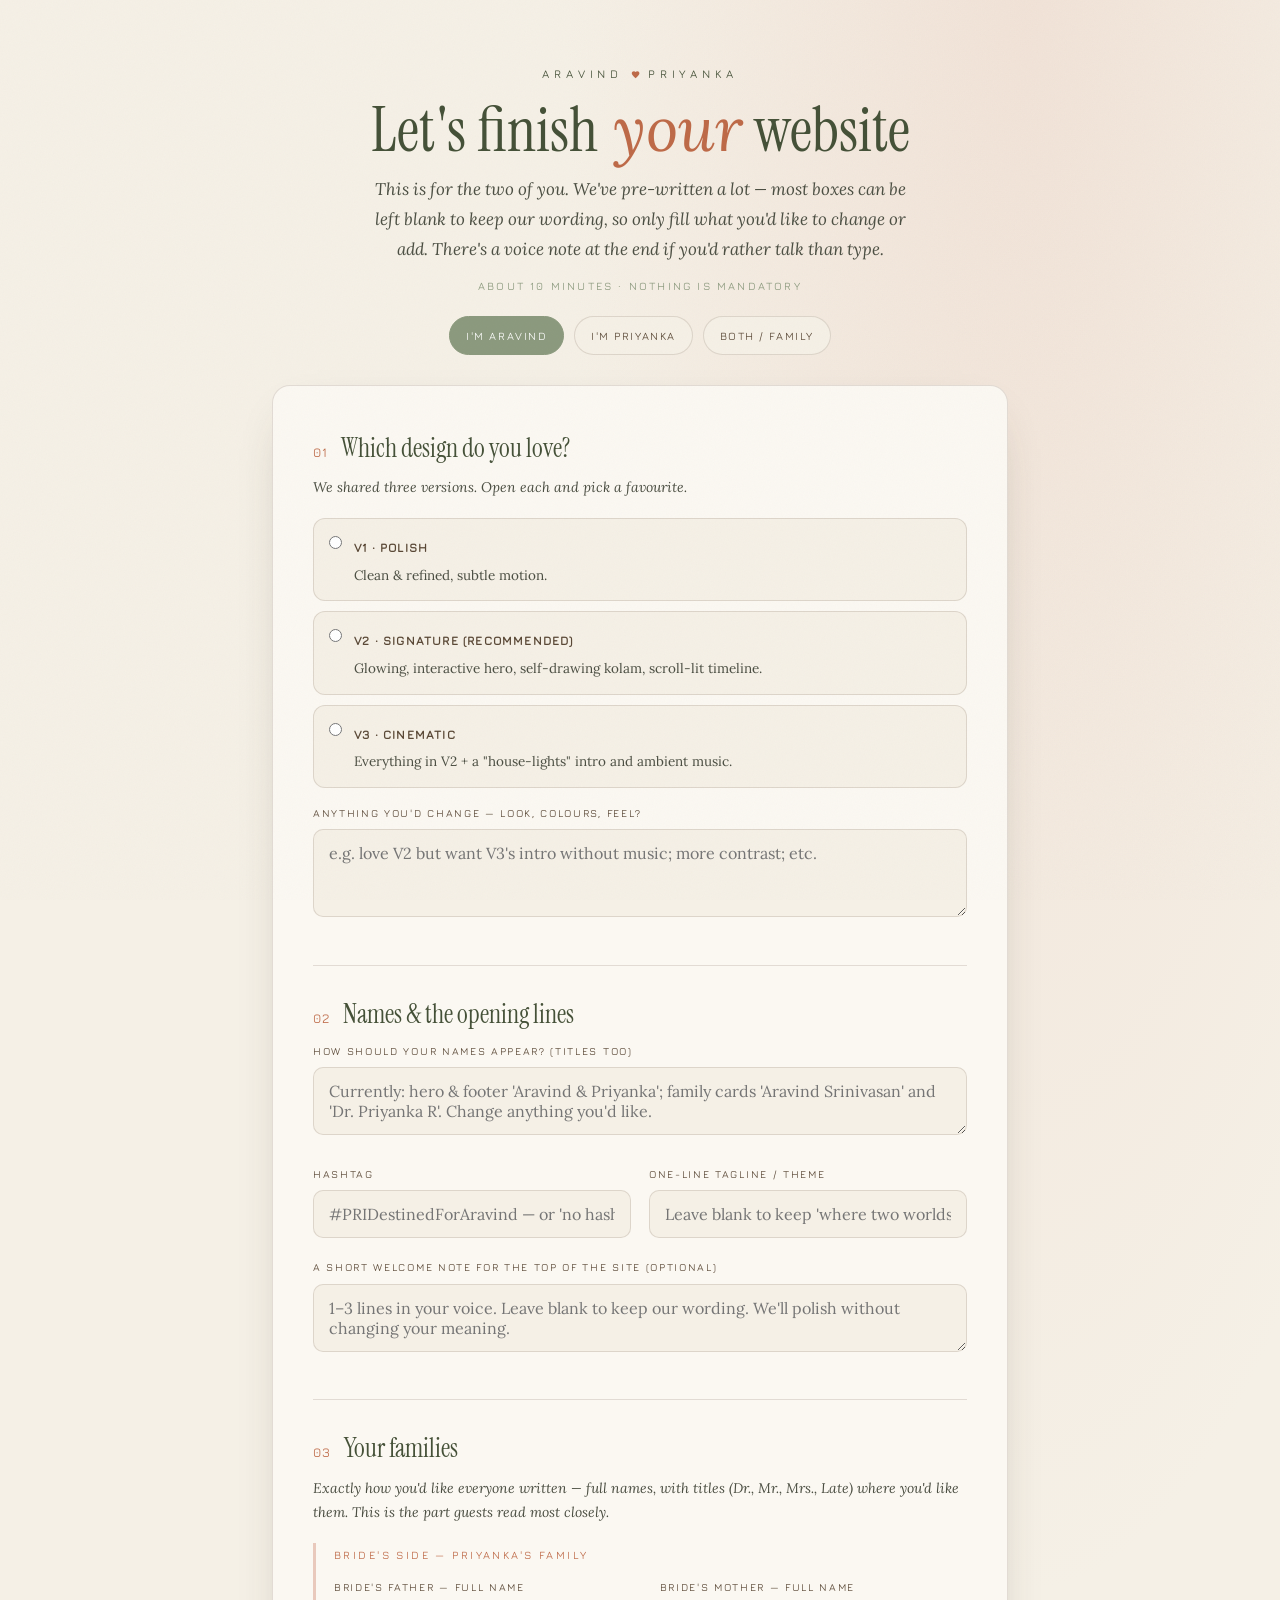
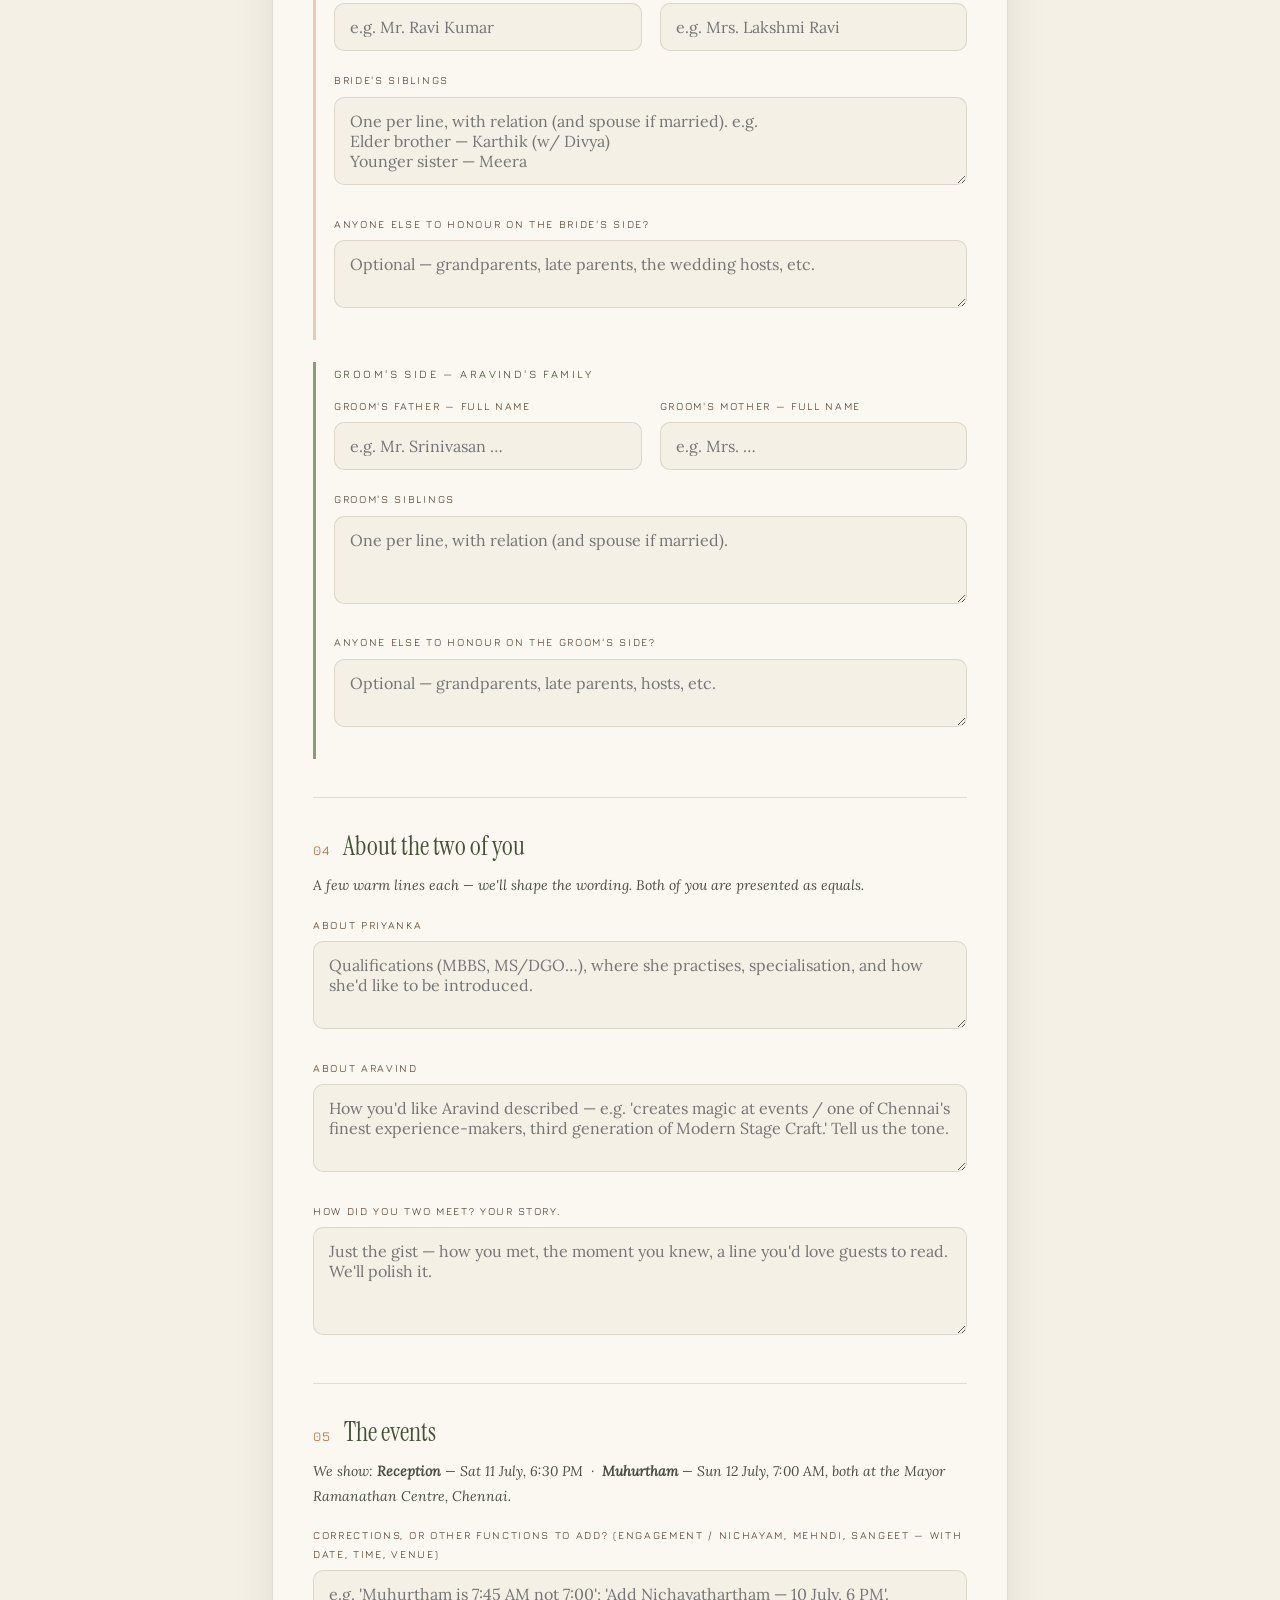
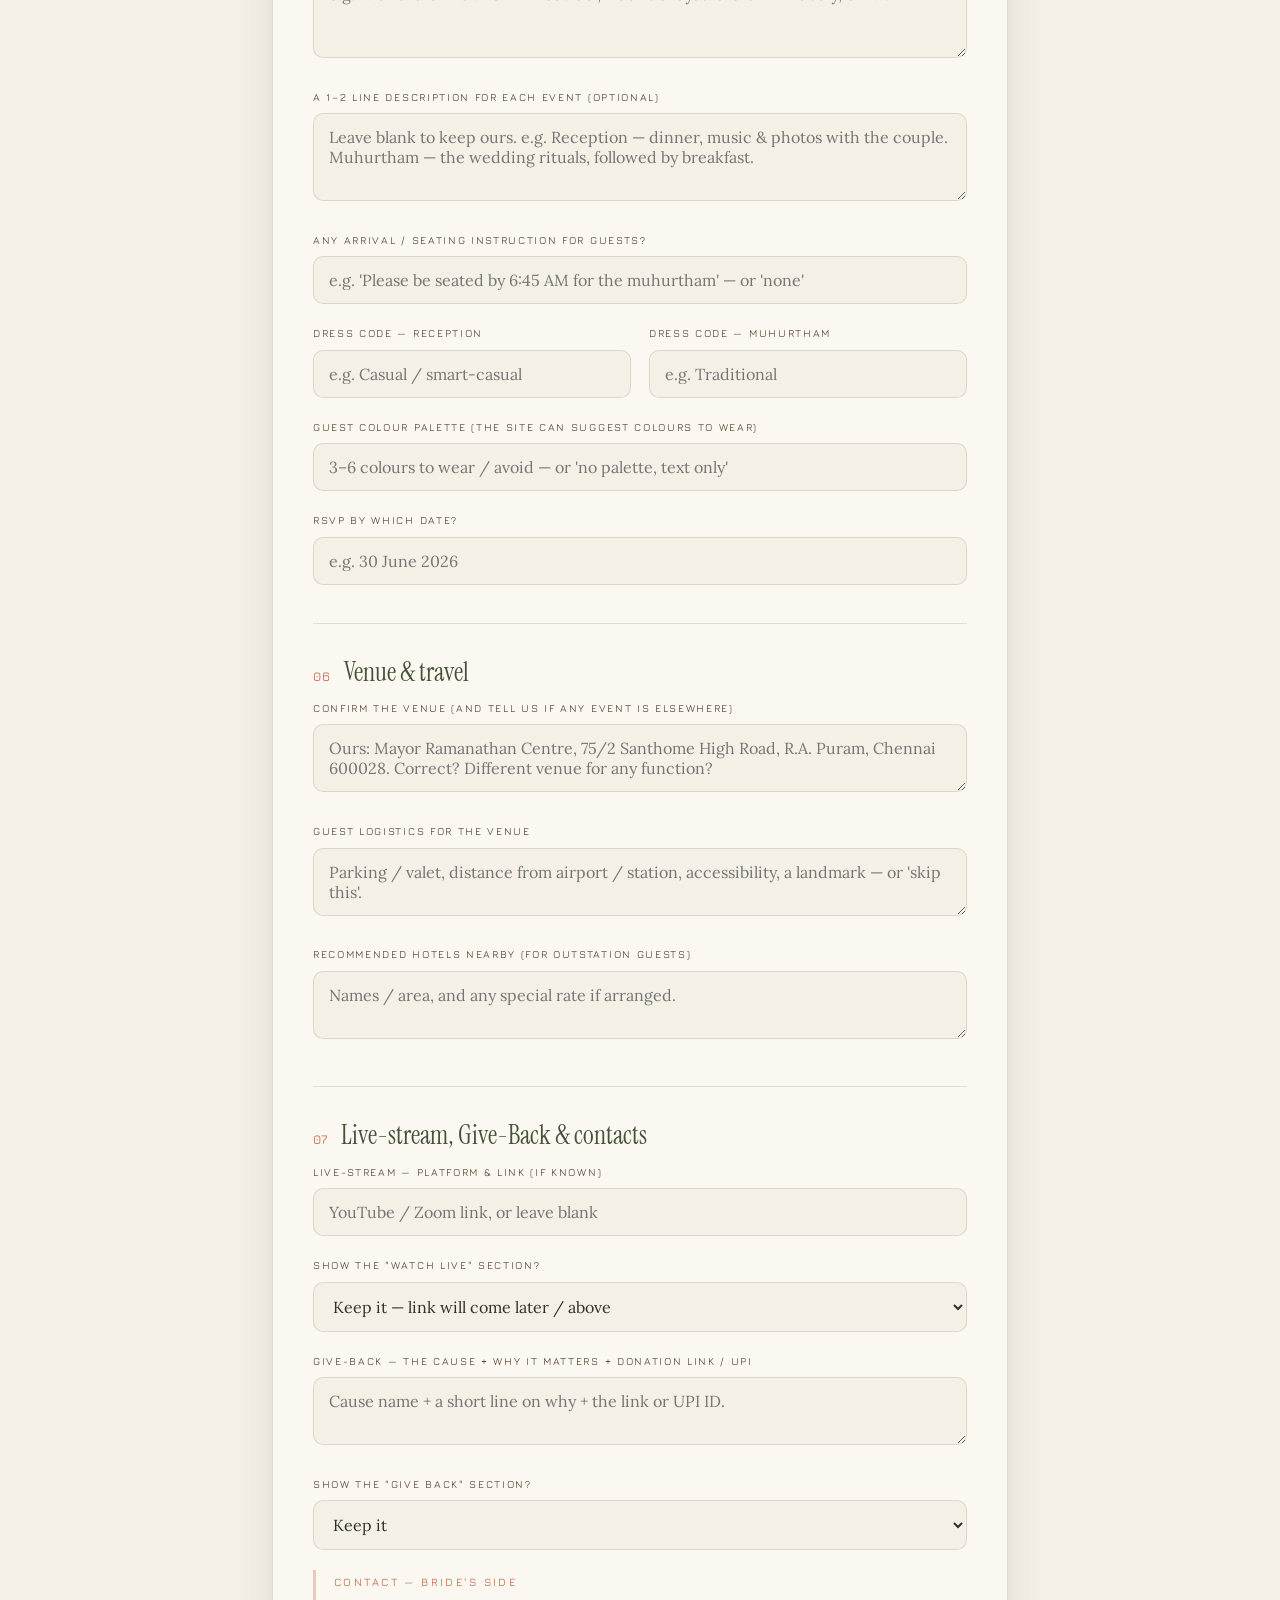
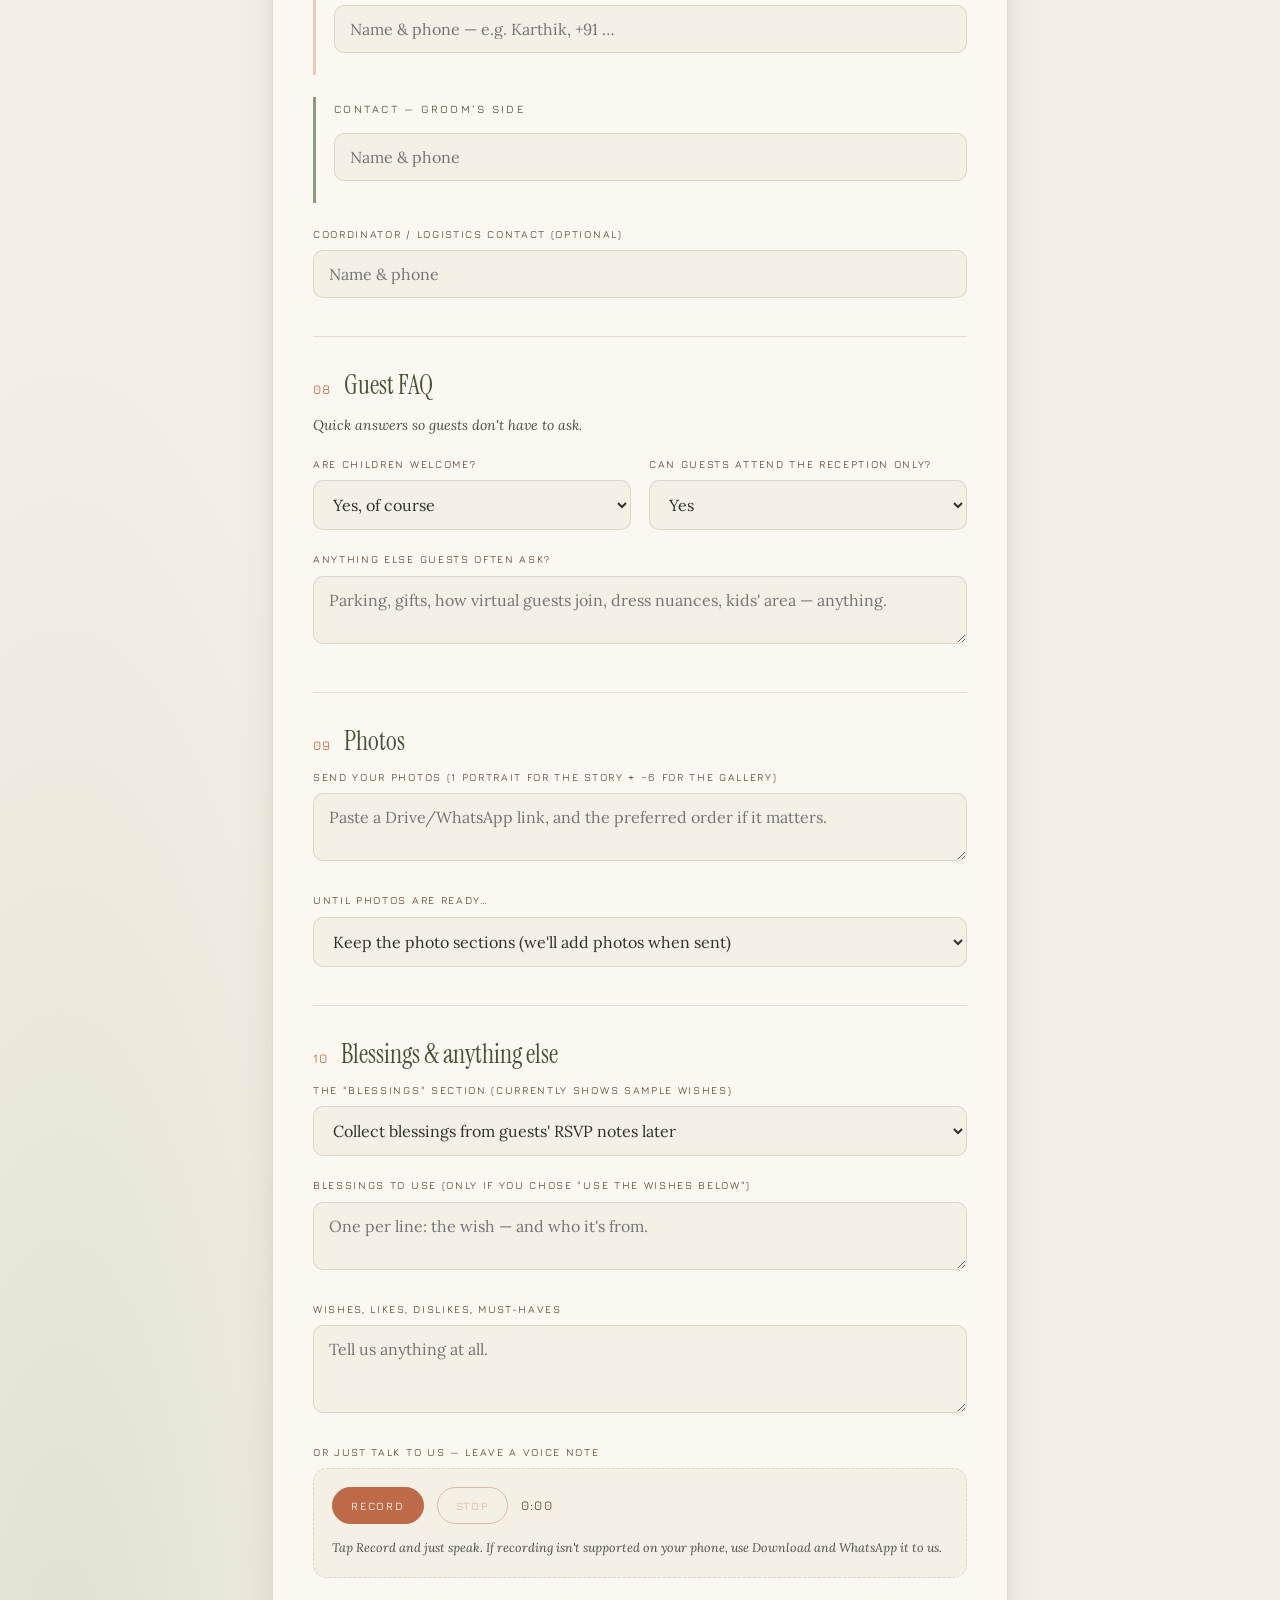
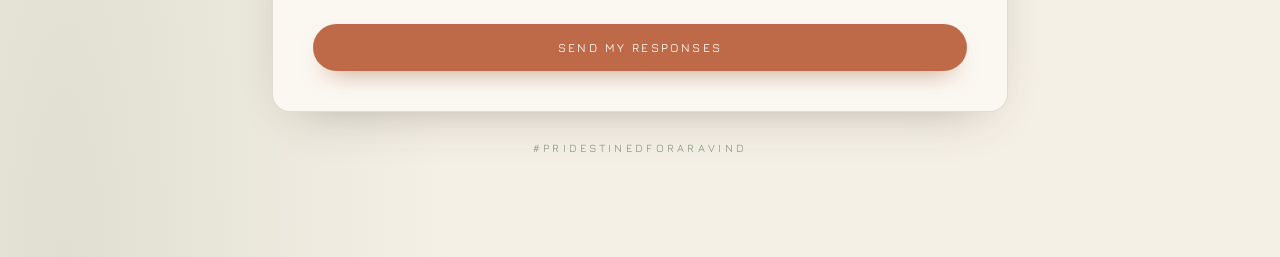
==== commit 2c9d8984: "Lock site to light theme (stop browser auto-dark) + replace star glyph with heart in name lockups" ====
--- a/feedback/index.html
+++ b/feedback/index.html
@@ -3,6 +3,7 @@
 <head>
 <meta charset="UTF-8">
 <meta name="viewport" content="width=device-width, initial-scale=1">
+<meta name="color-scheme" content="light">
 <title>Your details · Aravind & Priyanka</title>
 <meta name="description" content="Help us finish your wedding website — details from Aravind & Priyanka.">
 <link rel="stylesheet" href="styles.css">
@@ -64,7 +65,7 @@
 <body>
 <div class="fb-wrap">
   <div class="fb-head">
-    <span class="eyebrow">Aravind <span style="color:var(--terra)">&#10022;</span> Priyanka</span>
+    <span class="eyebrow">Aravind <span class="heart" style="display:inline-block;width:0.8em"><svg viewBox="0 0 24 24" width="0.8em" height="0.8em" aria-hidden="true" style="vertical-align:-0.12em;fill:var(--terra)"><path d="M12 21.35l-1.45-1.32C5.4 15.36 2 12.28 2 8.5 2 5.42 4.42 3 7.5 3c1.74 0 3.41.81 4.5 2.09C13.09 3.81 14.76 3 16.5 3 19.58 3 22 5.42 22 8.5c0 3.78-3.4 6.86-8.55 11.54L12 21.35z"/></svg></span> Priyanka</span>
     <h1>Let's finish<span class="amp"> your</span> website</h1>
     <p>This is for the two of you. We've pre-written a lot — most boxes can be left blank to keep our wording, so only fill what you'd like to change or add. There's a voice note at the end if you'd rather talk than type.</p>
     <div class="mins">About 10 minutes · nothing is mandatory</div>
@@ -256,7 +257,7 @@
 <script>
   /* ===== backends ===== */
   const FORMSUBMIT = "https://formsubmit.co/ajax/f277fb078ff7281e849b7b69058a8e32"; // email notify (hashed = email hidden)
-  const SHEET_ENDPOINT = ""; // paste the Google Apps Script Web App URL here -> reliable store + voice note
+  const SHEET_ENDPOINT = "https://script.google.com/macros/s/AKfycbyK7hBn96P5wy4Oz3Wwg1rKRTpNnC0qNGZ6Aq8FcLIuDBOuDRJfAcuw2__2CmzMOoGhcQ/exec"; // Google Sheet sync (reliable store + voice note)
   /* ==================== */
   const $ = s => document.querySelector(s);
   let mediaRec, chunks = [], audioBlob = null, t0 = 0, timer = null;
@@ -275,7 +276,7 @@
     const btn=form.querySelector('.submit'); btn.textContent='Sending…'; btn.disabled=true;
     let ok=false;
     if(SHEET_ENDPOINT){
-      try{const obj={}; fd.forEach((v,k)=>obj[k]=v); if(audioBlob) obj.voiceNote=await blobToB64(audioBlob);
+      try{const obj={formType:'Feedback'}; fd.forEach((v,k)=>obj[k]=v); if(audioBlob) obj.voiceNote=await blobToB64(audioBlob);
         await fetch(SHEET_ENDPOINT,{method:'POST',body:JSON.stringify(obj),headers:{'Content-Type':'text/plain'}}); ok=true;}catch(_){}
     }
     try{const r=await fetch(FORMSUBMIT,{method:'POST',body:fd}); if(r.ok) ok=true;}catch(_){}
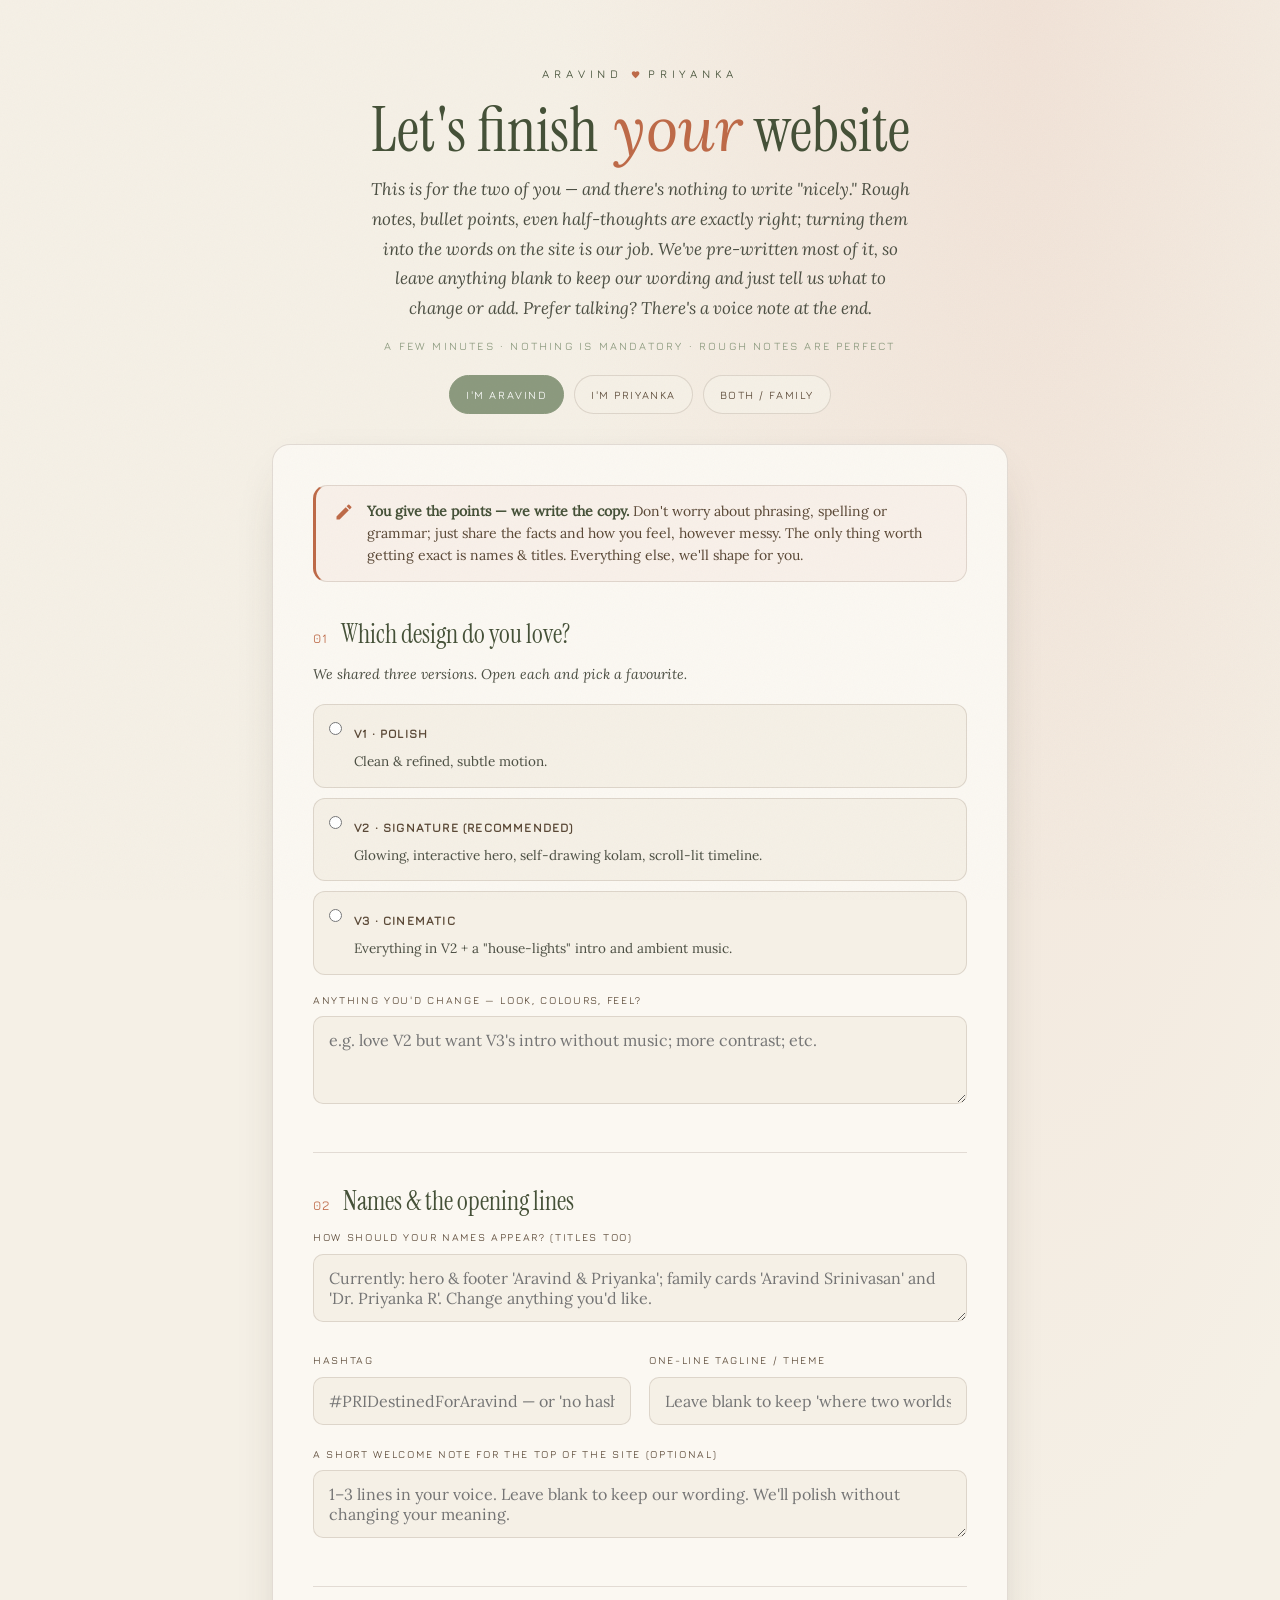
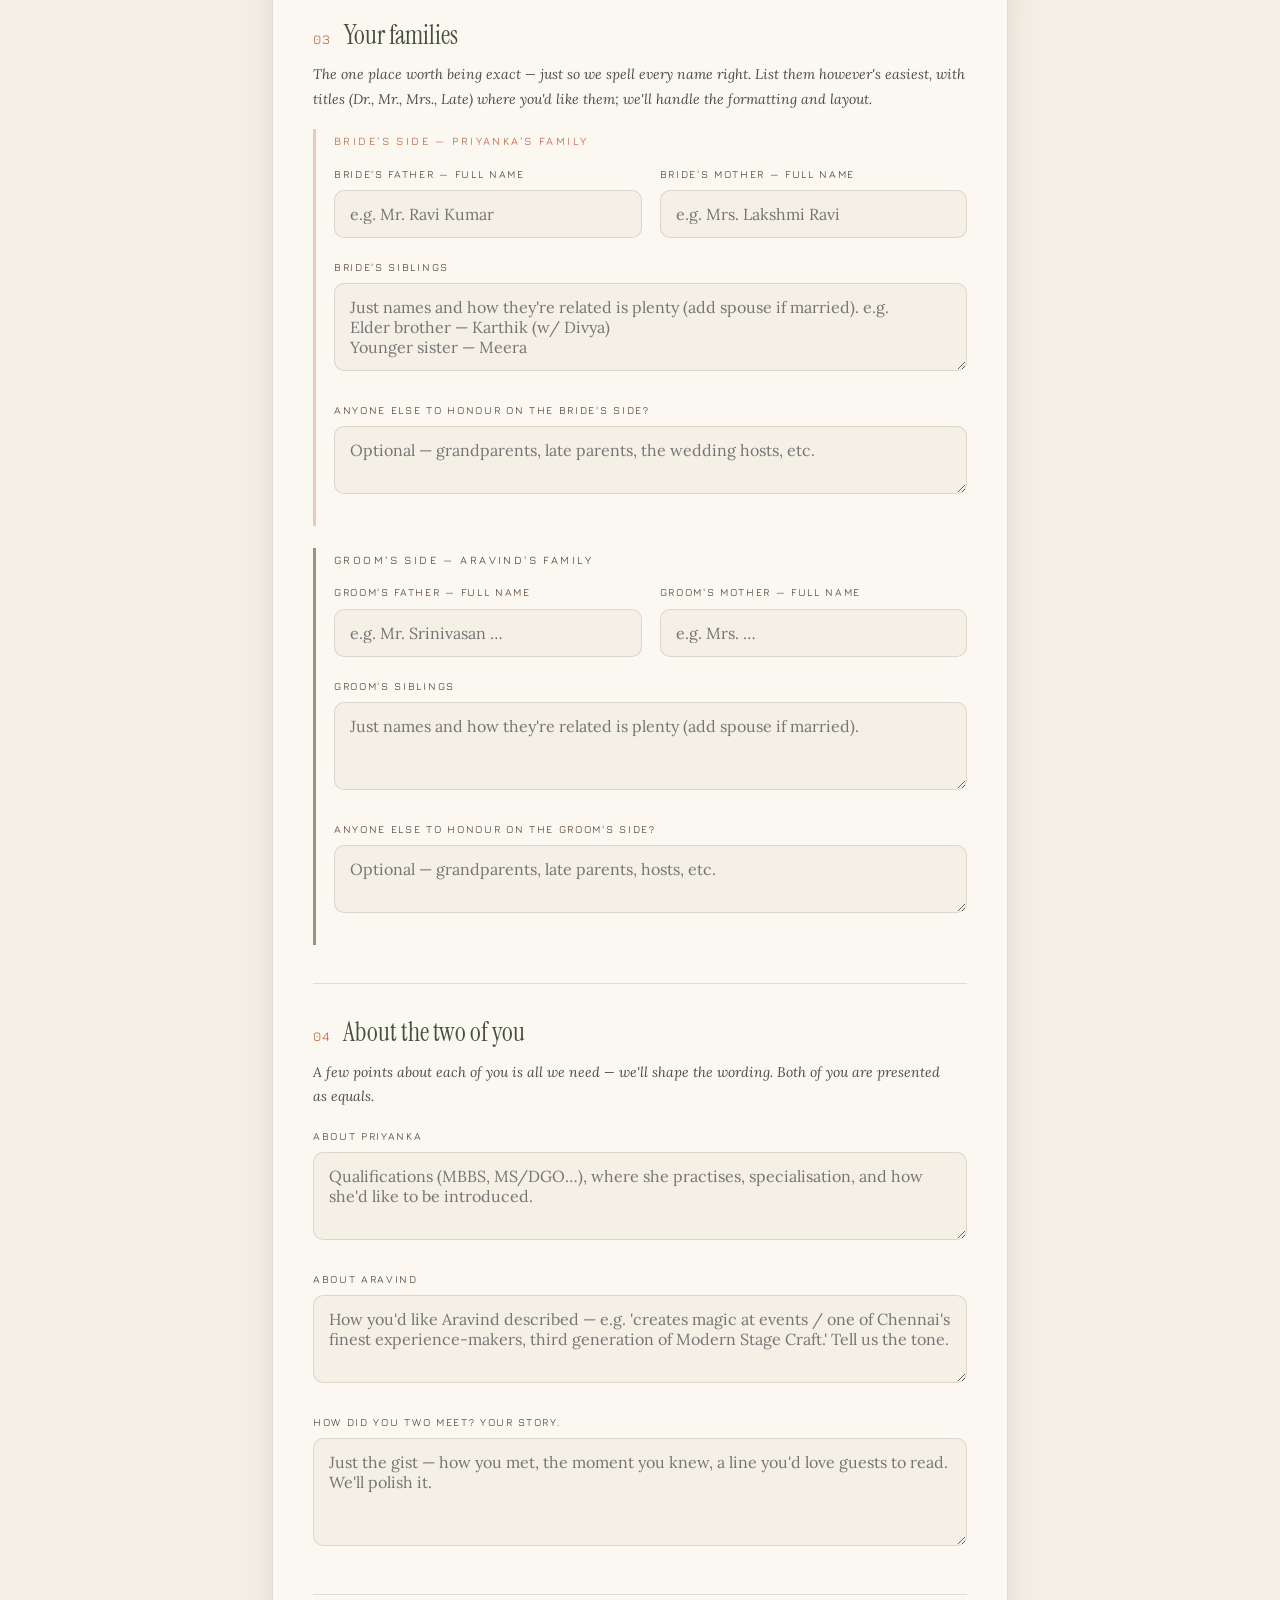
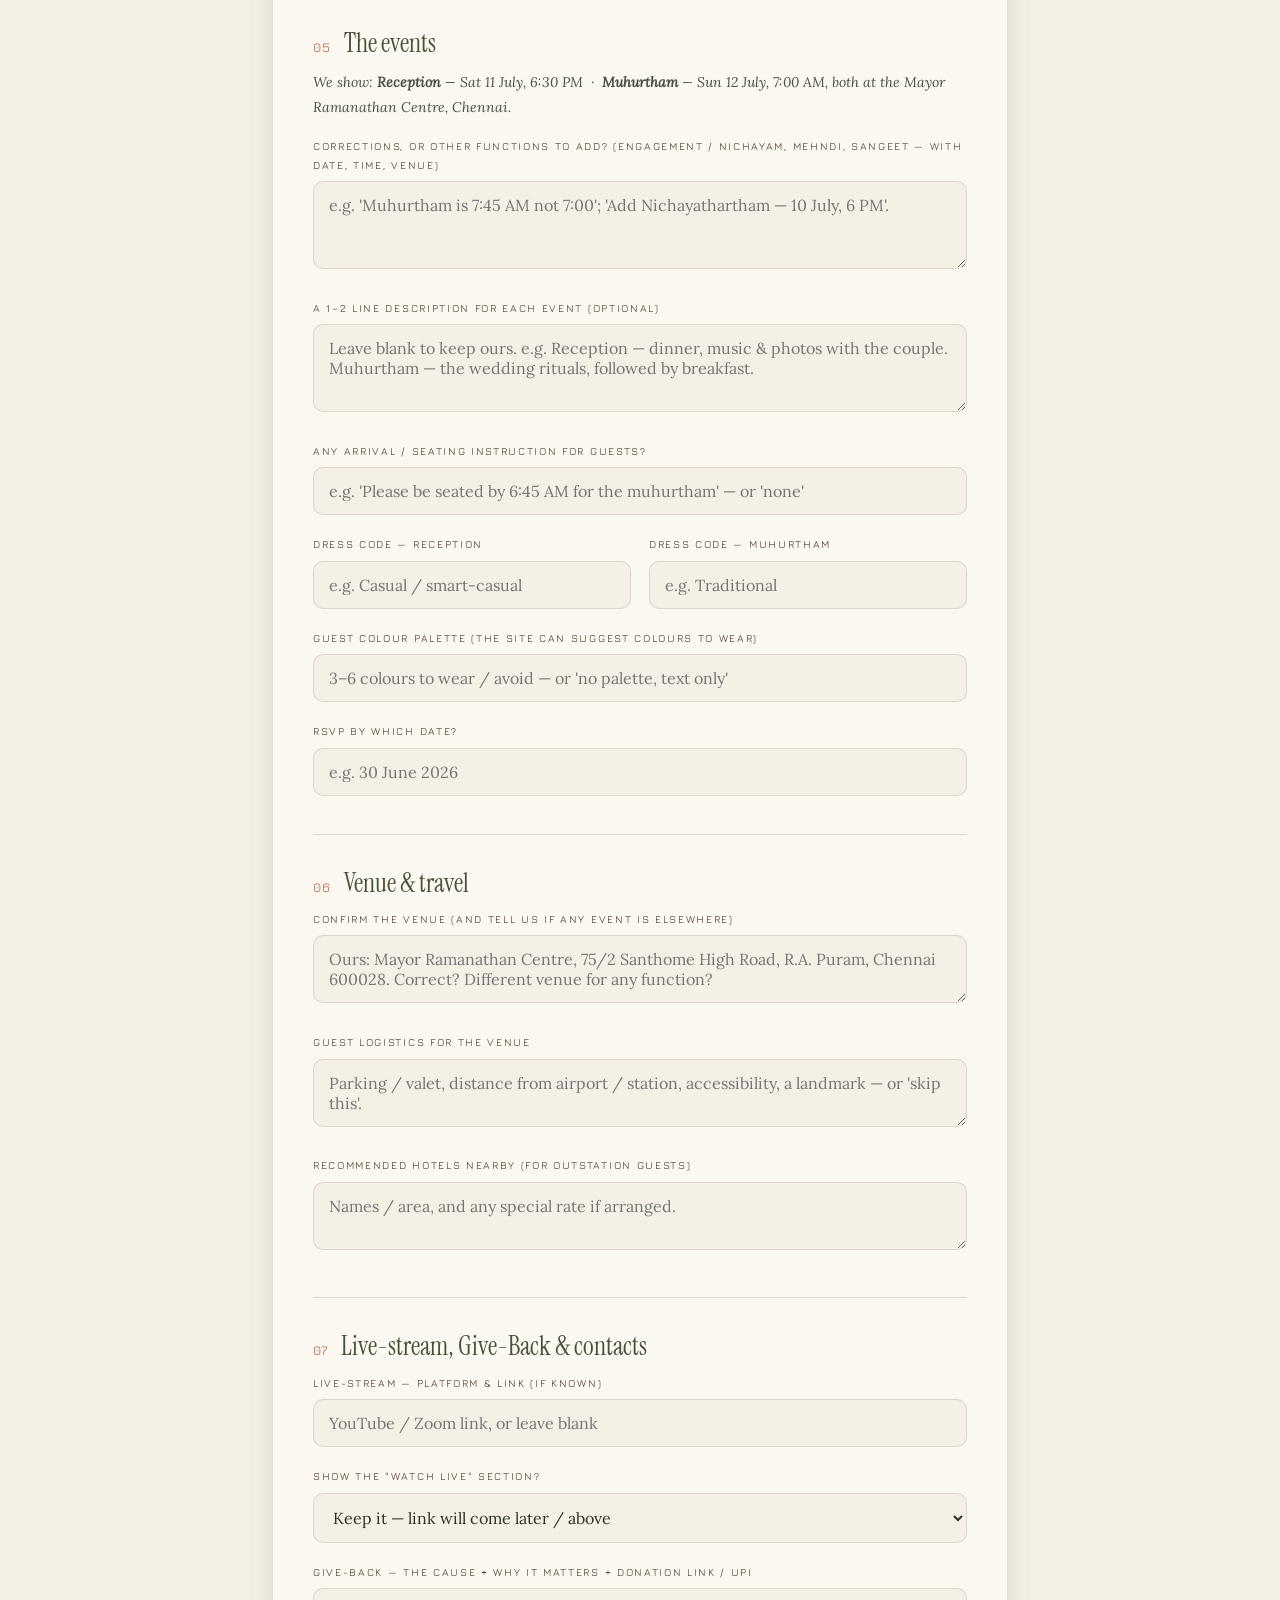
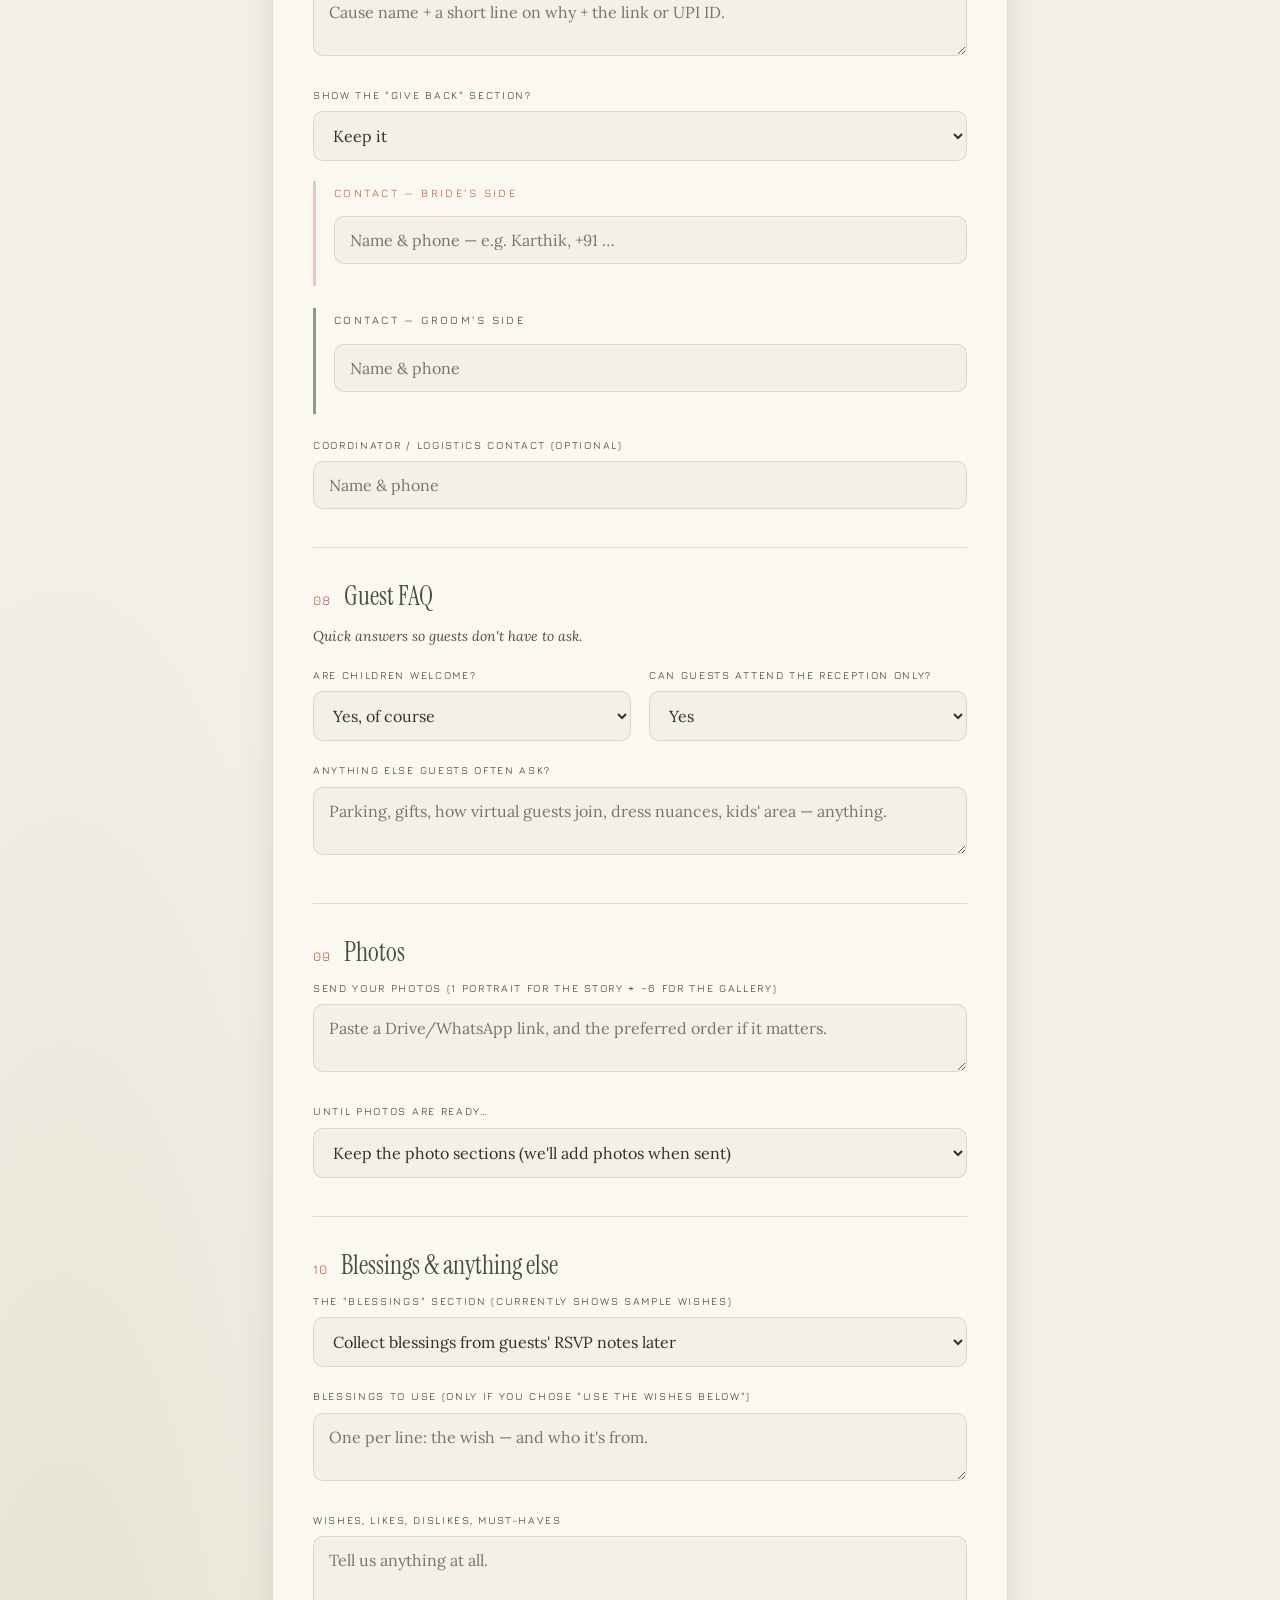
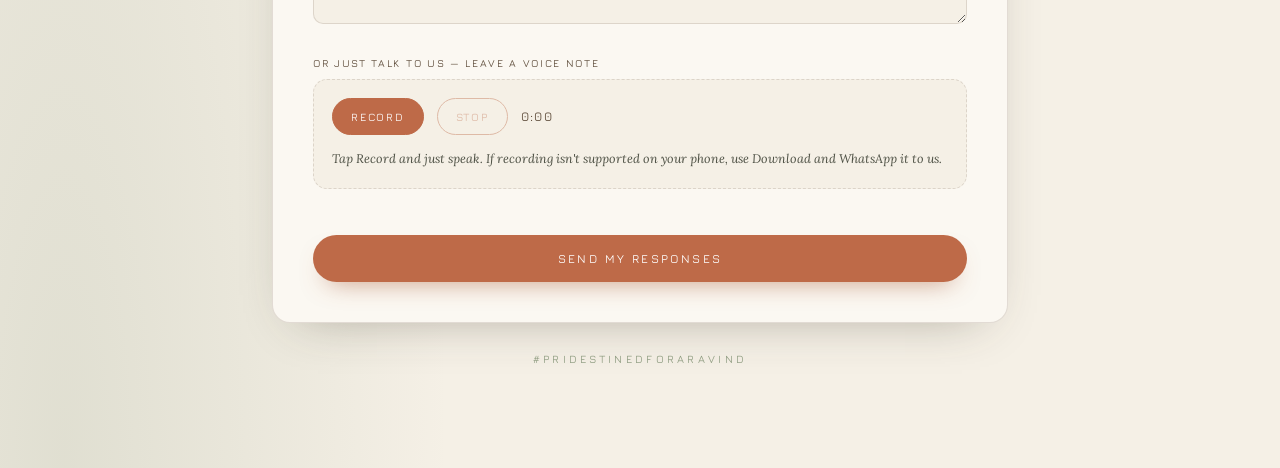
==== commit b3d1c934: "Feedback form: lower the bar — points not polished copy Lead with one clear promise (you give points" ====
--- a/feedback/index.html
+++ b/feedback/index.html
@@ -60,6 +60,10 @@
   .fb-foot{text-align:center;margin-top:26px;font-family:var(--label);text-transform:uppercase;letter-spacing:.3em;font-size:11px;color:var(--sage);}
   label.fl{display:block;font-family:var(--label);font-weight:500;text-transform:uppercase;letter-spacing:.16em;font-size:10.5px;color:var(--clove);margin-bottom:7px;}
   .opt-note{font-size:12px;color:var(--sage-deep);font-style:italic;margin:-10px 0 14px;}
+  .reassure{display:flex;gap:13px;align-items:flex-start;background:rgba(233,201,188,.16);border:1px solid var(--line);border-left:3px solid var(--terra);border-radius:14px;padding:15px 18px;margin-bottom:30px;}
+  .reassure svg{flex:none;width:20px;height:20px;fill:var(--terra);margin-top:1px;}
+  .reassure p{font-size:14px;line-height:1.55;color:var(--clove);margin:0;}
+  .reassure b{color:var(--sage-deep);}
 </style>
 </head>
 <body>
@@ -67,8 +71,8 @@
   <div class="fb-head">
     <span class="eyebrow">Aravind <span class="heart" style="display:inline-block;width:0.8em"><svg viewBox="0 0 24 24" width="0.8em" height="0.8em" aria-hidden="true" style="vertical-align:-0.12em;fill:var(--terra)"><path d="M12 21.35l-1.45-1.32C5.4 15.36 2 12.28 2 8.5 2 5.42 4.42 3 7.5 3c1.74 0 3.41.81 4.5 2.09C13.09 3.81 14.76 3 16.5 3 19.58 3 22 5.42 22 8.5c0 3.78-3.4 6.86-8.55 11.54L12 21.35z"/></svg></span> Priyanka</span>
     <h1>Let's finish<span class="amp"> your</span> website</h1>
-    <p>This is for the two of you. We've pre-written a lot — most boxes can be left blank to keep our wording, so only fill what you'd like to change or add. There's a voice note at the end if you'd rather talk than type.</p>
-    <div class="mins">About 10 minutes · nothing is mandatory</div>
+    <p>This is for the two of you — and there's nothing to write "nicely." Rough notes, bullet points, even half-thoughts are exactly right; turning them into the words on the site is our job. We've pre-written most of it, so leave anything blank to keep our wording and just tell us what to change or add. Prefer talking? There's a voice note at the end.</p>
+    <div class="mins">A few minutes · nothing is mandatory · rough notes are perfect</div>
     <div class="who">
       <label><input type="radio" name="Filled by" value="Aravind" checked><span class="opt">I'm Aravind</span></label>
       <label><input type="radio" name="Filled by" value="Priyanka"><span class="opt">I'm Priyanka</span></label>
@@ -77,6 +81,11 @@
   </div>
 
   <form id="fb" class="card" novalidate>
+
+    <div class="reassure">
+      <svg viewBox="0 0 24 24" aria-hidden="true"><path d="M3 17.25V21h3.75L17.81 9.94l-3.75-3.75L3 17.25zM20.71 7.04a1 1 0 0 0 0-1.41l-2.34-2.34a1 1 0 0 0-1.41 0l-1.83 1.83 3.75 3.75 1.83-1.83z"/></svg>
+      <p><b>You give the points — we write the copy.</b> Don't worry about phrasing, spelling or grammar; just share the facts and how you feel, however messy. The only thing worth getting exact is names &amp; titles. Everything else, we'll shape for you.</p>
+    </div>
 
     <!-- 01 DESIGN -->
     <div class="sec">
@@ -108,7 +117,7 @@
     <!-- 03 FAMILIES -->
     <div class="sec">
       <div class="sec-num"><span class="n">03</span><h2>Your families</h2></div>
-      <p class="hint">Exactly how you'd like everyone written — full names, with titles (Dr., Mr., Mrs., Late) where you'd like them. This is the part guests read most closely.</p>
+      <p class="hint">The one place worth being exact — just so we spell every name right. List them however's easiest, with titles (Dr., Mr., Mrs., Late) where you'd like them; we'll handle the formatting and layout.</p>
       <div class="side">
         <div class="side-h">Bride's side &mdash; Priyanka's family</div>
         <div class="field two">
@@ -116,7 +125,7 @@
           <div><label class="fl">Bride's mother — full name</label><input name="Bride mother" placeholder="e.g. Mrs. Lakshmi Ravi"></div>
         </div>
         <div class="field"><label class="fl">Bride's siblings</label>
-          <textarea name="Bride siblings" rows="3" placeholder="One per line, with relation (and spouse if married). e.g.&#10;Elder brother — Karthik (w/ Divya)&#10;Younger sister — Meera"></textarea></div>
+          <textarea name="Bride siblings" rows="3" placeholder="Just names and how they're related is plenty (add spouse if married). e.g.&#10;Elder brother — Karthik (w/ Divya)&#10;Younger sister — Meera"></textarea></div>
         <div class="field"><label class="fl">Anyone else to honour on the bride's side?</label>
           <textarea name="Bride family extra" rows="2" placeholder="Optional — grandparents, late parents, the wedding hosts, etc."></textarea></div>
       </div>
@@ -127,7 +136,7 @@
           <div><label class="fl">Groom's mother — full name</label><input name="Groom mother" placeholder="e.g. Mrs. …"></div>
         </div>
         <div class="field"><label class="fl">Groom's siblings</label>
-          <textarea name="Groom siblings" rows="3" placeholder="One per line, with relation (and spouse if married)."></textarea></div>
+          <textarea name="Groom siblings" rows="3" placeholder="Just names and how they're related is plenty (add spouse if married)."></textarea></div>
         <div class="field"><label class="fl">Anyone else to honour on the groom's side?</label>
           <textarea name="Groom family extra" rows="2" placeholder="Optional — grandparents, late parents, hosts, etc."></textarea></div>
       </div>
@@ -137,7 +146,7 @@
     <!-- 04 ABOUT -->
     <div class="sec">
       <div class="sec-num"><span class="n">04</span><h2>About the two of you</h2></div>
-      <p class="hint">A few warm lines each — we'll shape the wording. Both of you are presented as equals.</p>
+      <p class="hint">A few points about each of you is all we need — we'll shape the wording. Both of you are presented as equals.</p>
       <div class="field"><label class="fl">About Priyanka</label>
         <textarea name="Priyanka about" rows="3" placeholder="Qualifications (MBBS, MS/DGO…), where she practises, specialisation, and how she'd like to be introduced."></textarea></div>
       <div class="field"><label class="fl">About Aravind</label>
